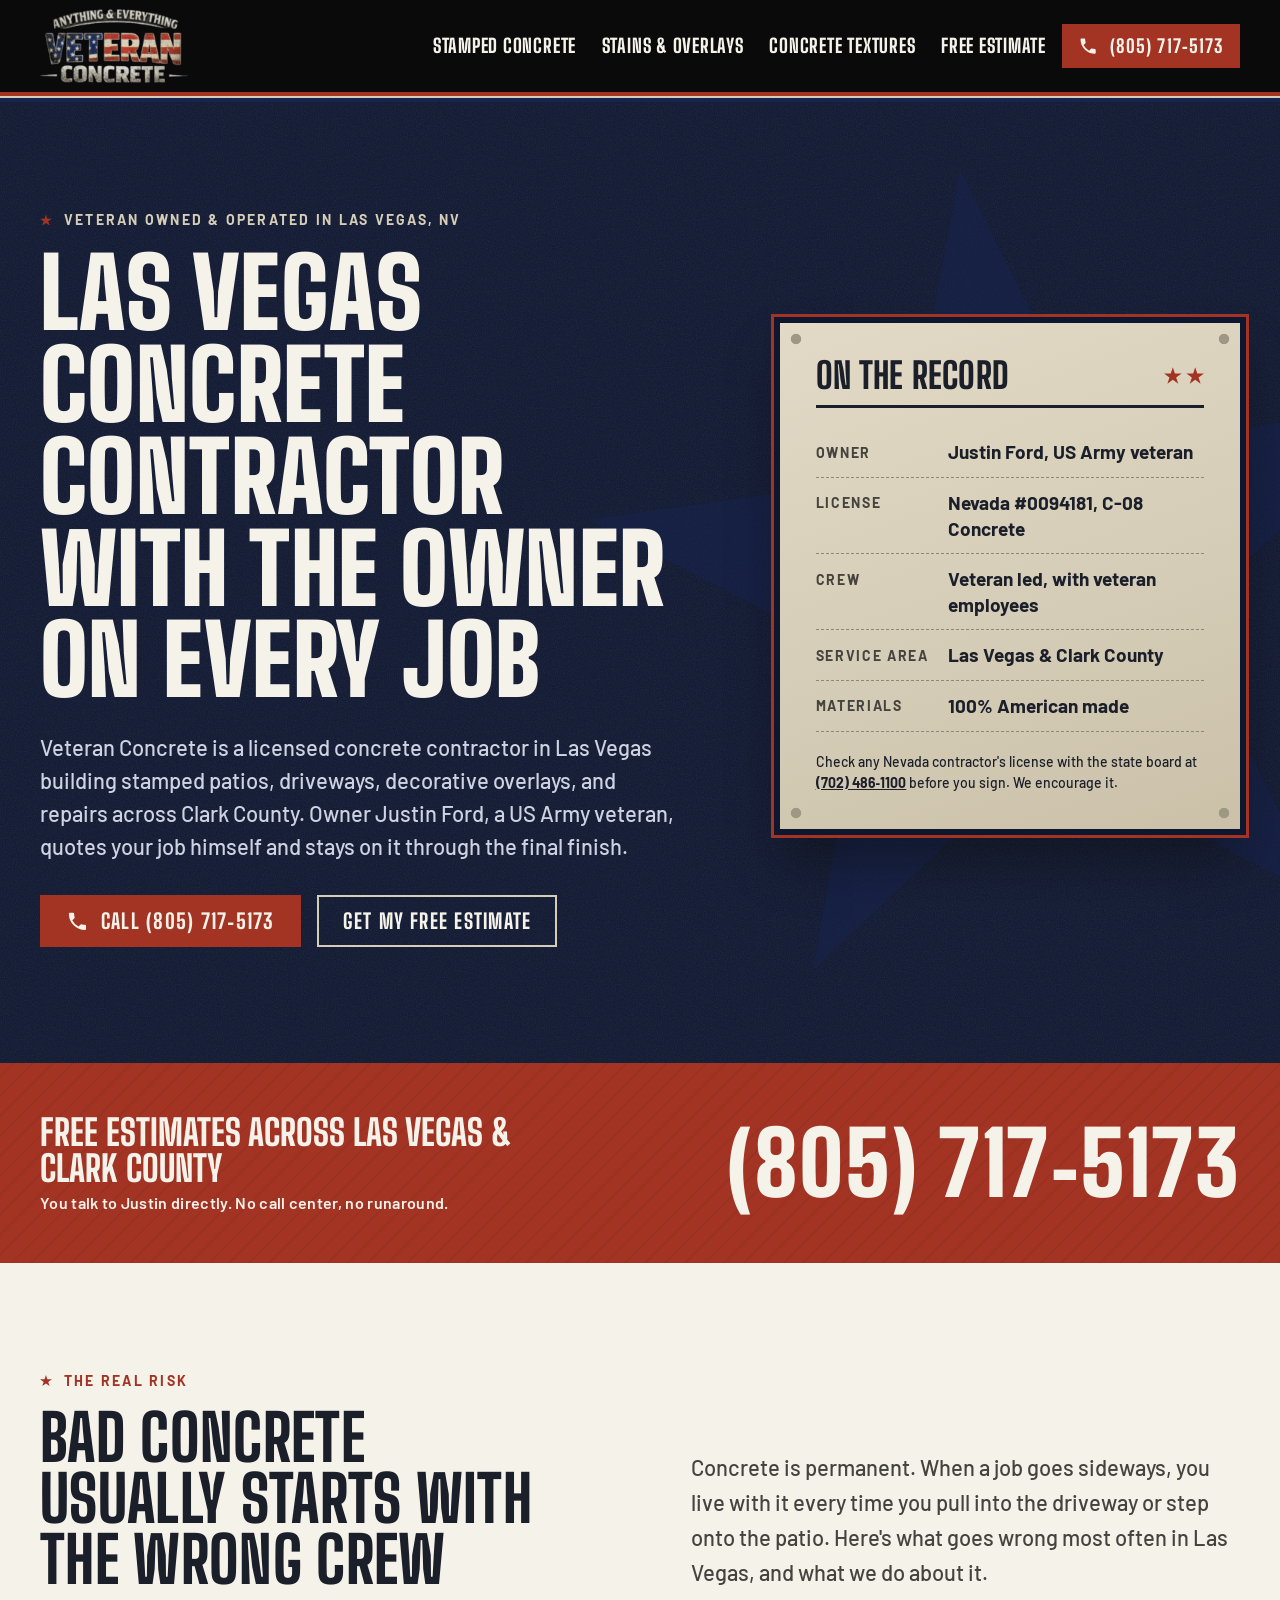
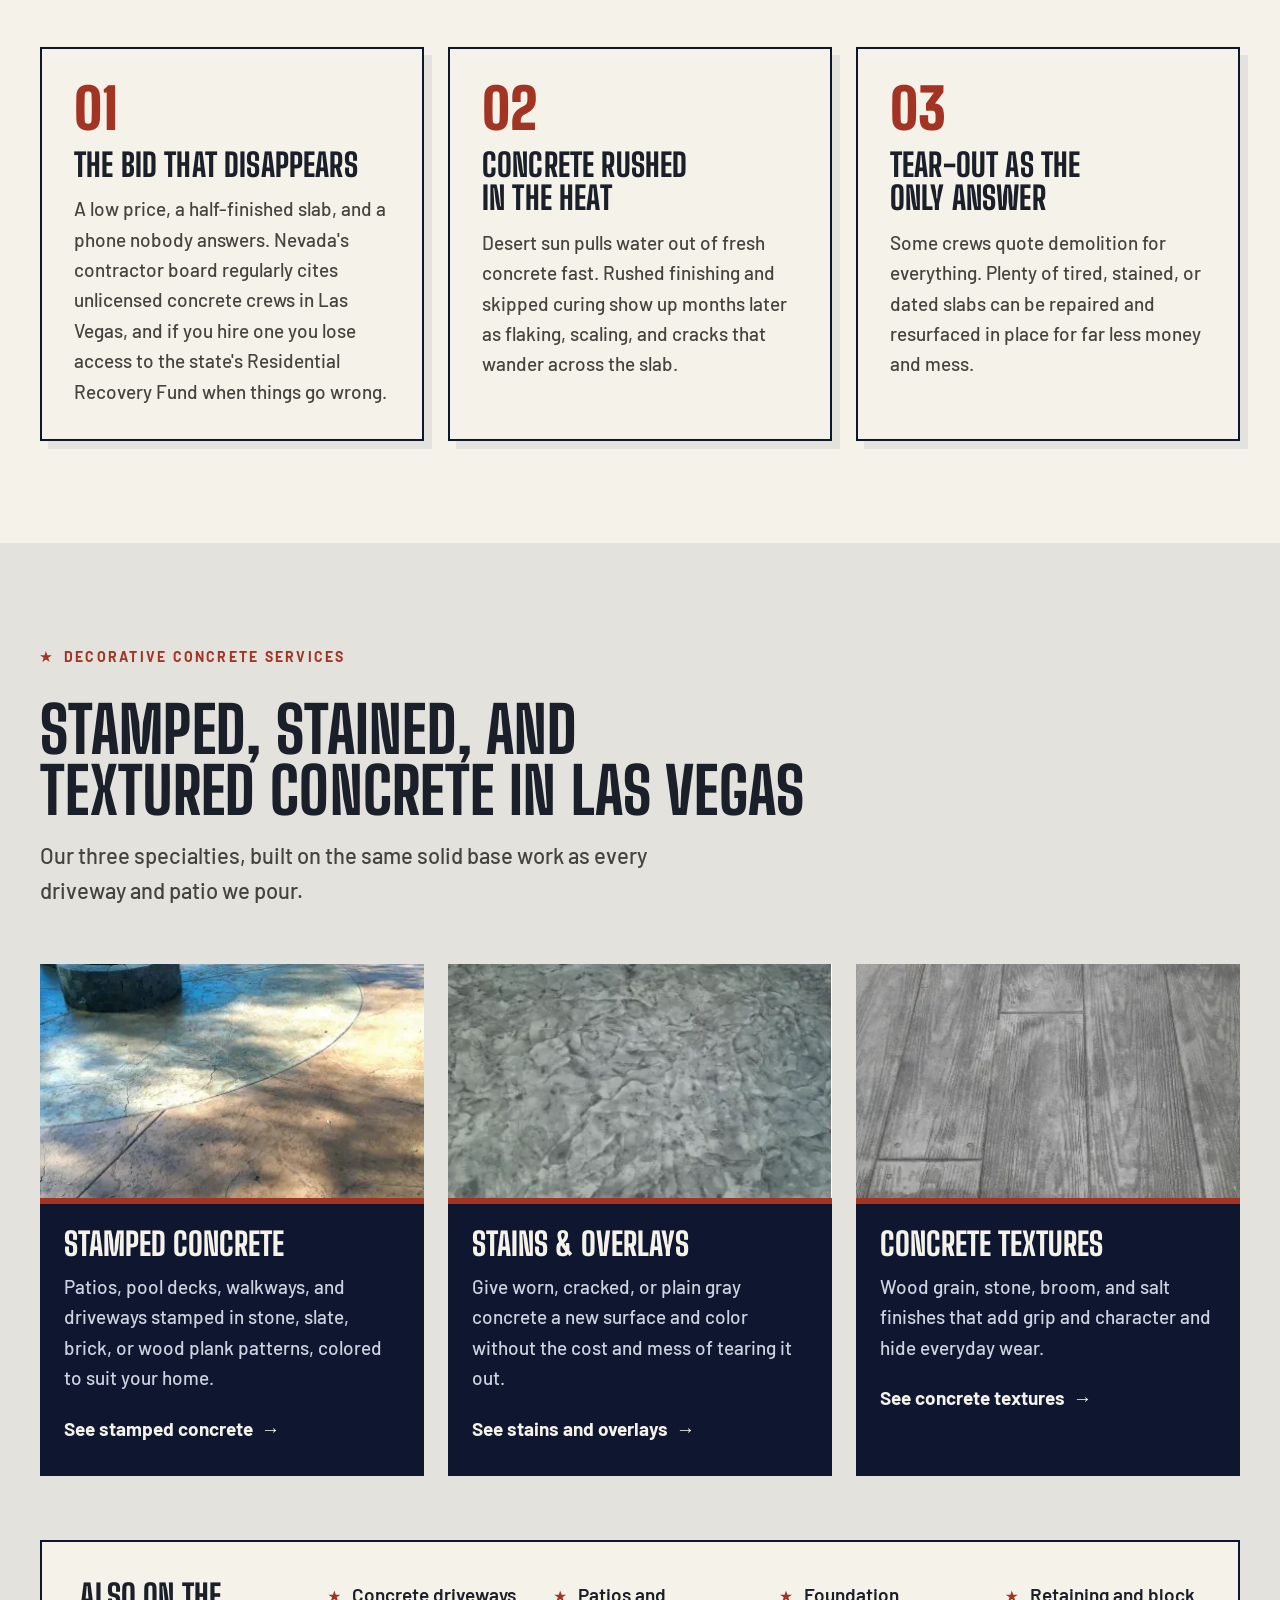
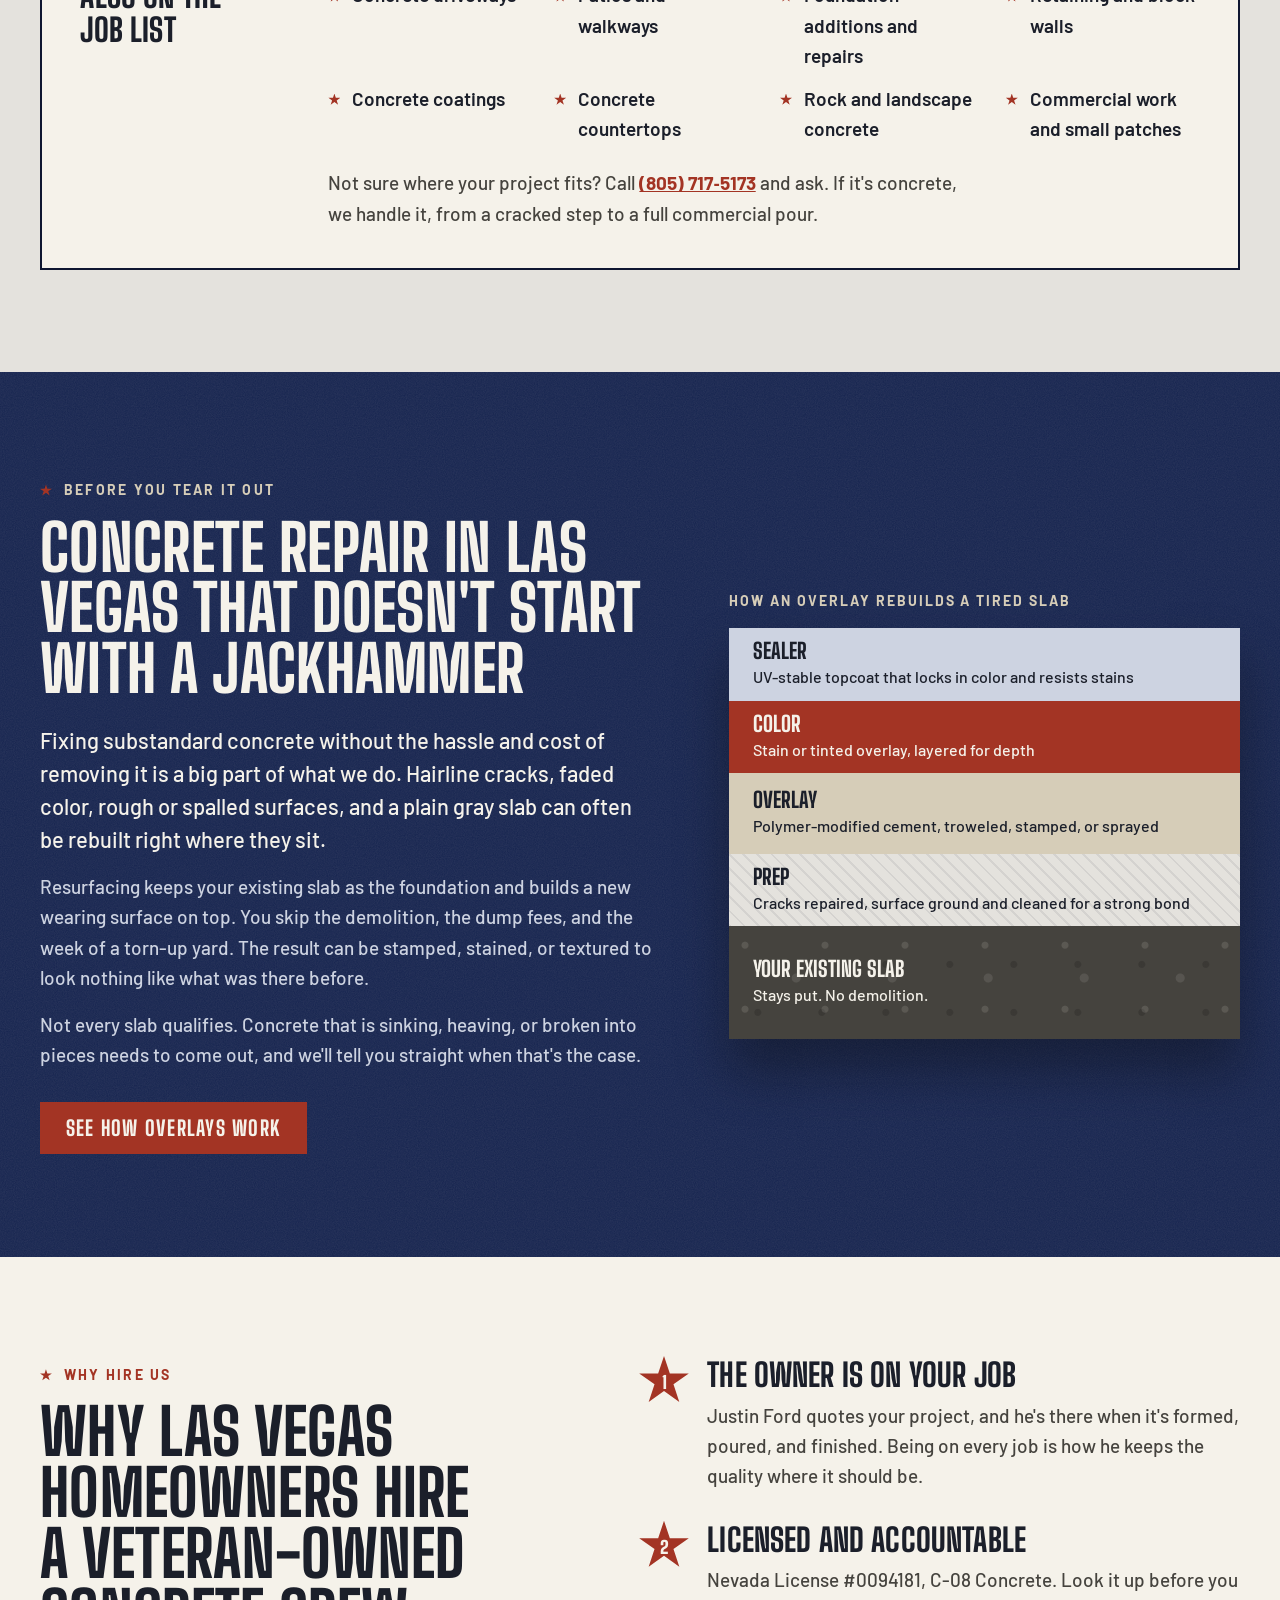
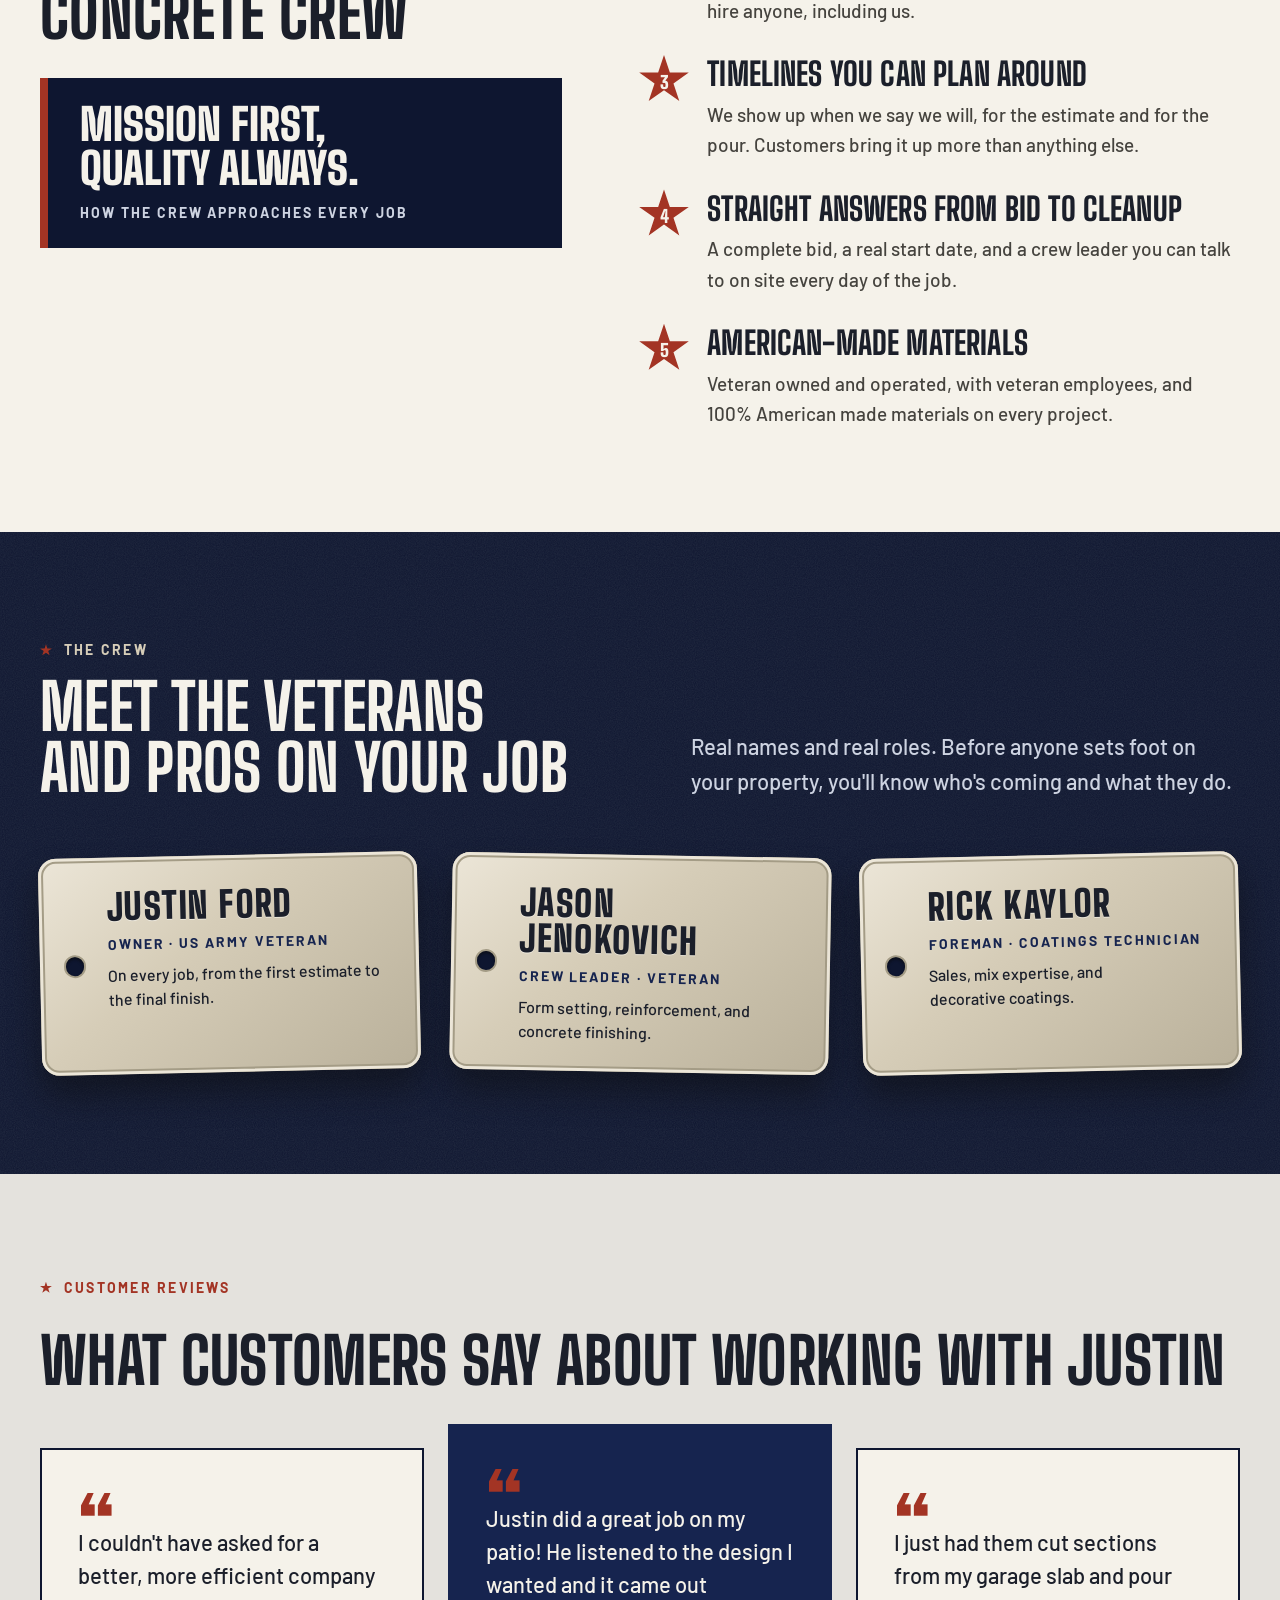
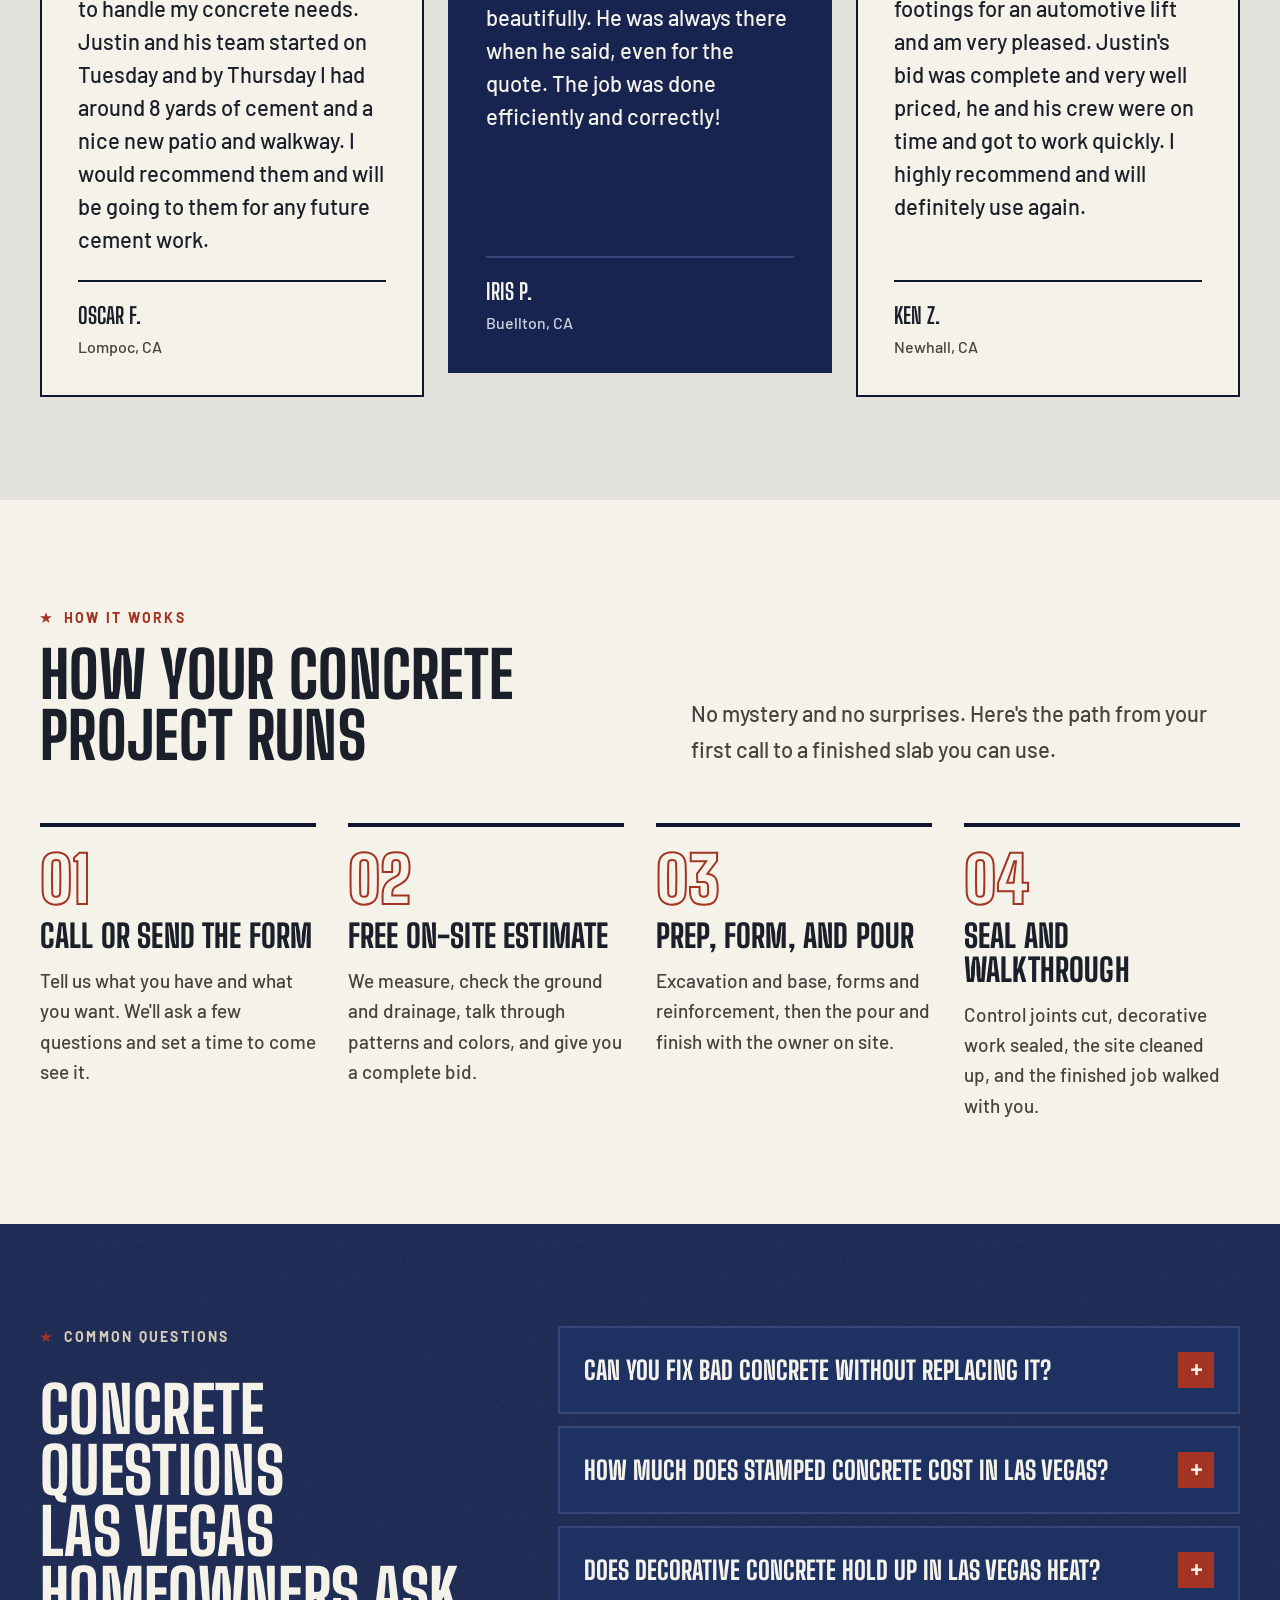
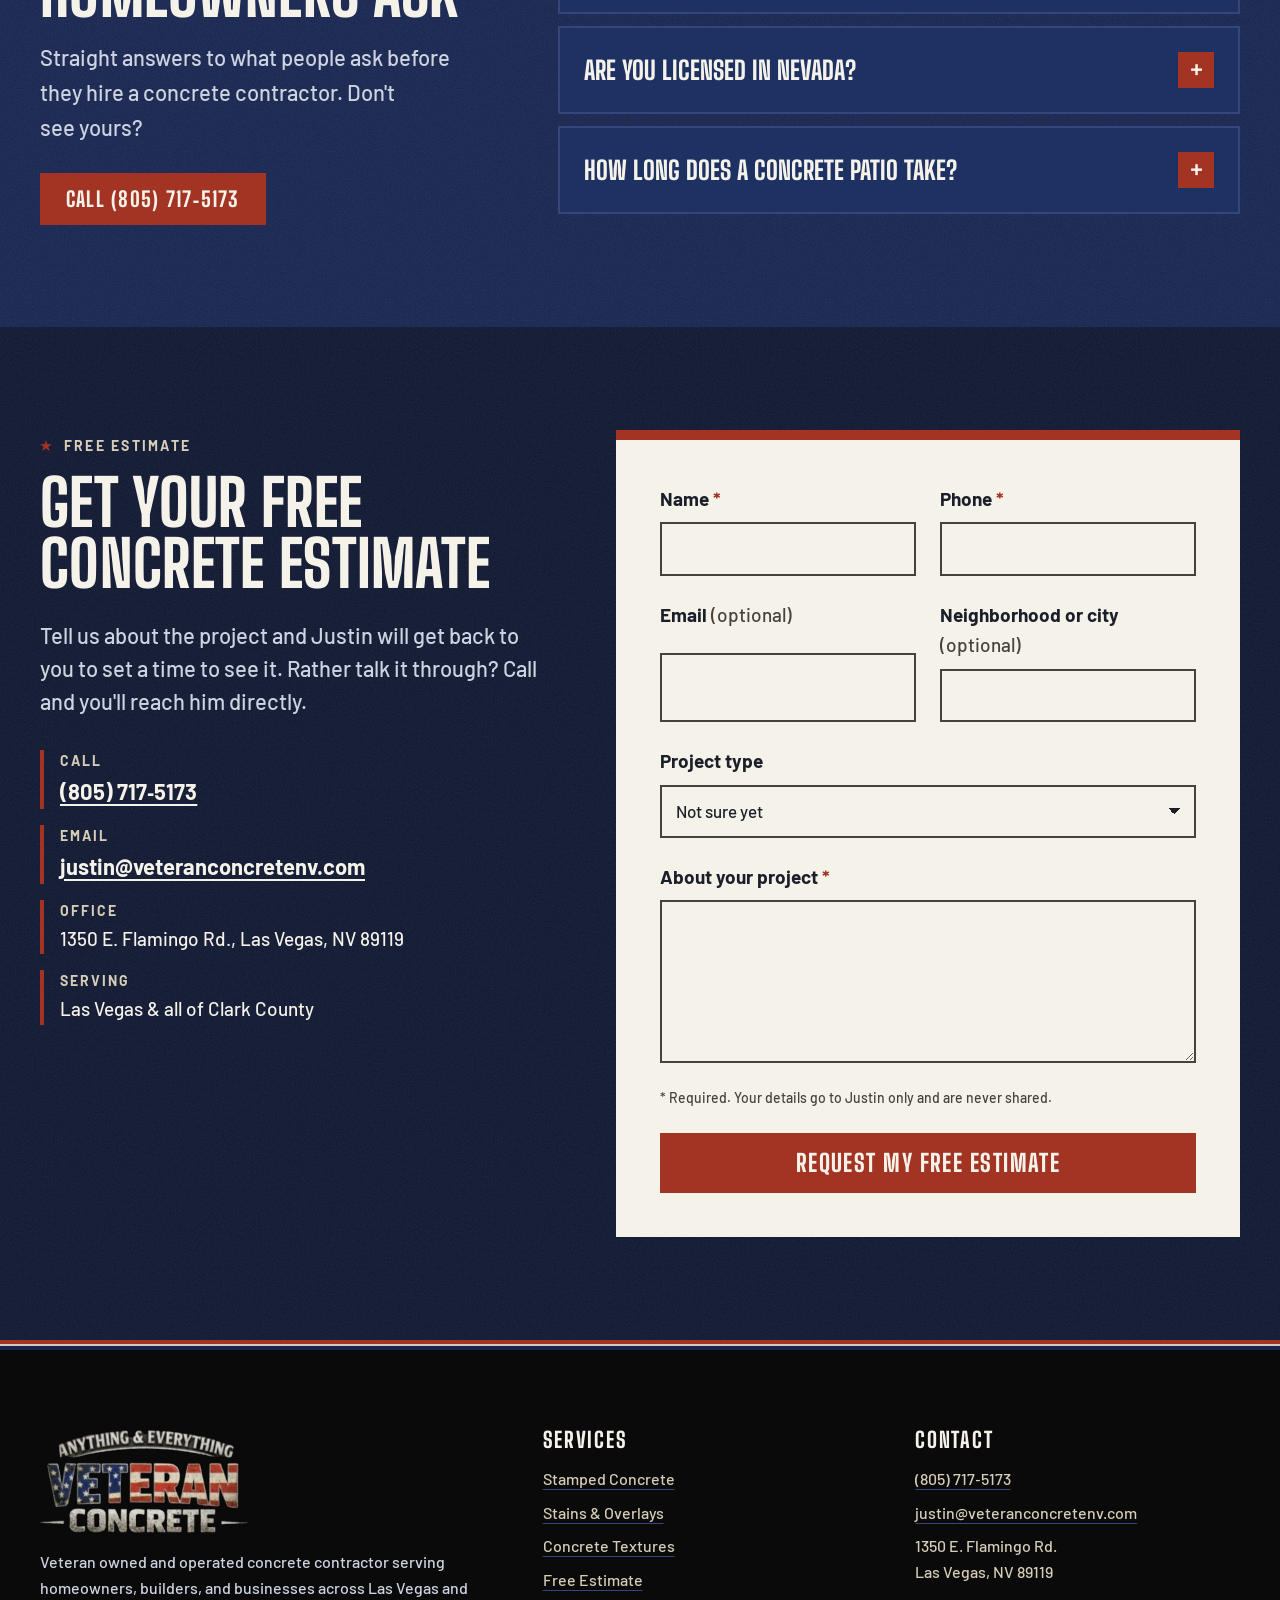
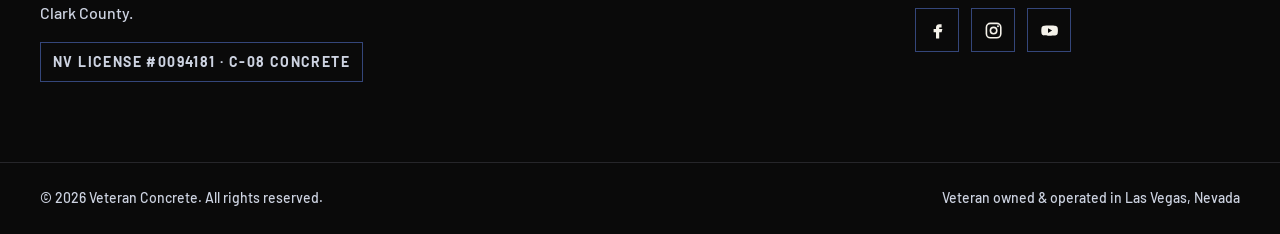
==== index.html @ ffdb2f56 "Veteran Concrete site: home + 3 service pages Co-Authored-By: Claude Opus 5.5 <noreply@anthropic.com" ====
<!doctype html>
<html lang="en">
  <head>
    <meta charset="UTF-8" />
    <meta name="viewport" content="width=device-width, initial-scale=1.0" />
    <title>Concrete Contractor Las Vegas | Veteran Concrete</title>
    <meta
      name="description"
      content="Veteran-owned concrete contractor in Las Vegas for stamped concrete, overlays, driveways, and patios. NV License #0094181. Call for a free estimate."
    />
    <link rel="canonical" href="https://www.veteranconcretenv.com/" />

    <meta property="og:type" content="website" />
    <meta property="og:site_name" content="Veteran Concrete" />
    <meta property="og:title" content="Concrete Contractor Las Vegas | Veteran Concrete" />
    <meta
      property="og:description"
      content="Veteran-owned concrete contractor in Las Vegas for stamped concrete, overlays, driveways, and patios. NV License #0094181. Call for a free estimate."
    />
    <meta property="og:url" content="https://www.veteranconcretenv.com/" />
    <meta property="og:image" content="https://www.veteranconcretenv.com/images/og-default.png" />
    <meta property="og:image:width" content="1200" />
    <meta property="og:image:height" content="630" />
    <meta property="og:image:alt" content="Veteran Concrete logo in flag colors, Las Vegas concrete contractor, Nevada license 0094181" />
    <meta name="twitter:card" content="summary_large_image" />
    <meta name="twitter:title" content="Concrete Contractor Las Vegas | Veteran Concrete" />
    <meta
      name="twitter:description"
      content="Veteran-owned concrete contractor in Las Vegas for stamped concrete, overlays, driveways, and patios. NV License #0094181. Call for a free estimate."
    />
    <meta name="twitter:image" content="https://www.veteranconcretenv.com/images/og-default.png" />

    <link rel="icon" href="/favicon.ico" sizes="any" />
    <link rel="icon" href="/favicon.svg" type="image/svg+xml" />
    <link rel="apple-touch-icon" href="/apple-touch-icon.png" />
    <link rel="manifest" href="/site.webmanifest" />
    <meta name="theme-color" content="#0a0a0a" />

    <link rel="preload" href="/fonts/big-shoulders-display-var.woff2" as="font" type="font/woff2" crossorigin />
    <link rel="preload" href="/fonts/barlow-500.woff2" as="font" type="font/woff2" crossorigin />
    <link rel="stylesheet" href="/css/tokens.css" />
    <link rel="stylesheet" href="/css/base.css" />
    <link rel="stylesheet" href="/css/components.css" />
    <link rel="stylesheet" href="/css/home.css" />
    <link rel="stylesheet" href="/css/form.css" />
    <script src="/js/main.js" defer></script>
    <script src="/js/form.js" defer></script>

    <!-- Structured data: inline by spec (JSON-LD). -->
    <script type="application/ld+json">
      {
        "@context": "https://schema.org",
        "@graph": [
          {
            "@type": ["HomeAndConstructionBusiness", "Organization"],
            "@id": "https://www.veteranconcretenv.com/#business",
            "name": "Veteran Concrete",
            "slogan": "Anything and everything concrete",
            "description": "Veteran-owned and operated concrete contractor in Las Vegas, Nevada, specializing in stamped concrete, stains and overlays, decorative textures, driveways, patios, foundations, and concrete repair.",
            "url": "https://www.veteranconcretenv.com/",
            "logo": "https://www.veteranconcretenv.com/images/veteran-concrete-logo.webp",
            "image": "https://www.veteranconcretenv.com/images/og-default.png",
            "telephone": "+1-805-717-5173",
            "email": "justin@veteranconcretenv.com",
            "address": {
              "@type": "PostalAddress",
              "streetAddress": "1350 E. Flamingo Rd.",
              "addressLocality": "Las Vegas",
              "addressRegion": "NV",
              "postalCode": "89119",
              "addressCountry": "US"
            },
            "areaServed": [
              { "@type": "City", "name": "Las Vegas" },
              { "@type": "AdministrativeArea", "name": "Clark County, Nevada" }
            ],
            "founder": {
              "@type": "Person",
              "name": "Justin Ford",
              "description": "US Army veteran and owner of Veteran Concrete"
            },
            "hasCredential": {
              "@type": "EducationalOccupationalCredential",
              "credentialCategory": "license",
              "name": "Nevada Contractor License #0094181 (C-08 Concrete)",
              "recognizedBy": { "@type": "GovernmentOrganization", "name": "Nevada State Contractors Board" }
            },
            "knowsAbout": ["Stamped concrete", "Concrete stains", "Concrete overlays", "Decorative concrete textures", "Concrete driveways", "Concrete patios", "Concrete repair"],
            "contactPoint": {
              "@type": "ContactPoint",
              "contactType": "customer service",
              "telephone": "+1-805-717-5173",
              "email": "justin@veteranconcretenv.com",
              "areaServed": "US-NV",
              "availableLanguage": "English"
            }
          },
          {
            "@type": "WebSite",
            "@id": "https://www.veteranconcretenv.com/#website",
            "url": "https://www.veteranconcretenv.com/",
            "name": "Veteran Concrete",
            "publisher": { "@id": "https://www.veteranconcretenv.com/#business" }
          },
          {
            "@type": "WebPage",
            "@id": "https://www.veteranconcretenv.com/#webpage",
            "url": "https://www.veteranconcretenv.com/",
            "name": "Concrete Contractor Las Vegas | Veteran Concrete",
            "isPartOf": { "@id": "https://www.veteranconcretenv.com/#website" },
            "about": { "@id": "https://www.veteranconcretenv.com/#business" },
            "breadcrumb": { "@id": "https://www.veteranconcretenv.com/#breadcrumb" }
          },
          {
            "@type": "BreadcrumbList",
            "@id": "https://www.veteranconcretenv.com/#breadcrumb",
            "itemListElement": [{ "@type": "ListItem", "position": 1, "name": "Home", "item": "https://www.veteranconcretenv.com/" }]
          },
          {
            "@type": "FAQPage",
            "@id": "https://www.veteranconcretenv.com/#faq",
            "mainEntity": [
              {
                "@type": "Question",
                "name": "Can you fix bad concrete without replacing it?",
                "acceptedAnswer": {
                  "@type": "Answer",
                  "text": "Often, yes. If the slab is structurally sound and not sinking or heaving, cracks can be repaired and the surface resurfaced with an overlay, then stained or stamped to look new. If the concrete is failing underneath, an overlay only hides the problem for a while, and Veteran Concrete will tell you that up front."
                }
              },
              {
                "@type": "Question",
                "name": "How much does stamped concrete cost in Las Vegas?",
                "acceptedAnswer": {
                  "@type": "Answer",
                  "text": "Price depends on square footage, the pattern, how many colors you want, site access, and how much base prep the ground needs. Simple single-color patterns cost less than multi-color stone or wood plank designs. Veteran Concrete gives free on-site estimates with a complete bid."
                }
              },
              {
                "@type": "Question",
                "name": "Does decorative concrete hold up in Las Vegas heat?",
                "acceptedAnswer": {
                  "@type": "Answer",
                  "text": "Yes, when it is installed and sealed correctly. Desert sun is hard on color and sealer, so decorative concrete in Las Vegas needs a UV-stable sealer and a fresh coat every few years. Lighter colors also stay cooler underfoot around pools."
                }
              },
              {
                "@type": "Question",
                "name": "Is Veteran Concrete licensed in Nevada?",
                "acceptedAnswer": {
                  "@type": "Answer",
                  "text": "Yes. Veteran Concrete holds Nevada contractor license #0094181 (C-08 Concrete). You can verify it, or any contractor's license, with the Nevada State Contractors Board at (702) 486-1100."
                }
              },
              {
                "@type": "Question",
                "name": "How long does a concrete patio take?",
                "acceptedAnswer": {
                  "@type": "Answer",
                  "text": "Most residential patios take a few working days, plus curing time before heavy use. Larger, stamped, or multi-color projects take longer, and Veteran Concrete gives you a timeline with the bid."
                }
              }
            ]
          }
        ]
      }
    </script>
  </head>
  <body>
    <a class="skip-link" href="#main">Skip to content</a>

    <header class="site-header">
      <div class="site-header__inner wrap">
        <a class="brand" href="/">
          <img src="/images/veteran-concrete-logo.webp" width="400" height="199" alt="Veteran Concrete home" />
        </a>
        <nav id="primary-nav" class="primary-nav" aria-label="Primary">
          <ul>
            <li><a href="/services/stamped-concrete/">Stamped Concrete</a></li>
            <li><a href="/services/stains-overlays/">Stains &amp; Overlays</a></li>
            <li><a href="/services/concrete-textures/">Concrete Textures</a></li>
            <li><a href="/#estimate">Free Estimate</a></li>
          </ul>
        </nav>
        <div class="header-actions">
          <a class="btn btn--red header-call" href="tel:+18057175173" aria-label="Call Veteran Concrete at (805) 717-5173">
            <svg viewBox="0 0 24 24" aria-hidden="true" focusable="false"><path fill="currentColor" d="M6.6 10.8a15.1 15.1 0 0 0 6.6 6.6l2.2-2.2a1 1 0 0 1 1-.25c1.1.37 2.3.57 3.6.57a1 1 0 0 1 1 1V20a1 1 0 0 1-1 1A17 17 0 0 1 3 4a1 1 0 0 1 1-1h3.5a1 1 0 0 1 1 1c0 1.25.2 2.45.57 3.57a1 1 0 0 1-.25 1z" /></svg>
            <span class="header-call__label">Call</span>
            <span class="header-call__number">(805)&nbsp;717&#8209;5173</span>
          </a>
          <button type="button" class="nav-toggle" aria-expanded="false" aria-controls="primary-nav">
            <span class="nav-toggle__bars" aria-hidden="true"></span>
            Menu
          </button>
        </div>
      </div>
      <div class="flag-rule"></div>
    </header>

    <main id="main">
      <!-- HERO -->
      <section class="hero section--ink" aria-labelledby="hero-title">
        <div class="hero__star" aria-hidden="true"></div>
        <div class="hero__inner wrap">
          <div class="hero__copy">
            <p class="eyebrow">Veteran owned &amp; operated in Las Vegas, NV</p>
            <h1 id="hero-title">Las Vegas concrete contractor with the owner on every&nbsp;job</h1>
            <p class="lead">
              Veteran Concrete is a licensed concrete contractor in Las Vegas building stamped patios, driveways, decorative overlays, and
              repairs across Clark County. Owner Justin Ford, a US Army veteran, quotes your job himself and stays on it through the final
              finish.
            </p>
            <div class="btn-row">
              <a class="btn btn--red" href="tel:+18057175173">
                <svg viewBox="0 0 24 24" aria-hidden="true" focusable="false"><path fill="currentColor" d="M6.6 10.8a15.1 15.1 0 0 0 6.6 6.6l2.2-2.2a1 1 0 0 1 1-.25c1.1.37 2.3.57 3.6.57a1 1 0 0 1 1 1V20a1 1 0 0 1-1 1A17 17 0 0 1 3 4a1 1 0 0 1 1-1h3.5a1 1 0 0 1 1 1c0 1.25.2 2.45.57 3.57a1 1 0 0 1-.25 1z" /></svg>
                Call&nbsp;(805)&nbsp;717&#8209;5173
              </a>
              <a class="btn btn--ghost" href="#estimate">Get My Free Estimate</a>
            </div>
          </div>

          <aside class="record" aria-labelledby="record-title">
            <div class="record__head">
              <h2 id="record-title" class="record__title">On the record</h2>
              <span class="record__stars" aria-hidden="true"></span>
            </div>
            <dl class="record__list">
              <div>
                <dt>Owner</dt>
                <dd>Justin Ford, US Army veteran</dd>
              </div>
              <div>
                <dt>License</dt>
                <dd>Nevada #0094181, C-08 Concrete</dd>
              </div>
              <div>
                <dt>Crew</dt>
                <dd>Veteran led, with veteran employees</dd>
              </div>
              <div>
                <dt>Service area</dt>
                <dd>Las Vegas &amp; Clark County</dd>
              </div>
              <div>
                <dt>Materials</dt>
                <dd>100% American made</dd>
              </div>
            </dl>
            <p class="record__note">
              Check any Nevada contractor's license with the state board at <a href="tel:+17024861100">(702)&nbsp;486&#8209;1100</a> before you sign. We
              encourage it.
            </p>
          </aside>
        </div>
      </section>

      <!-- PHONE BAND -->
      <section class="phone-band" aria-label="Call for a free estimate">
        <div class="phone-band__inner wrap">
          <p class="phone-band__label">
            Free estimates across Las Vegas &amp; Clark County
            <span>You talk to Justin directly. No call center, no runaround.</span>
          </p>
          <a class="phone-band__number" href="tel:+18057175173">(805)&nbsp;717&#8209;5173</a>
        </div>
      </section>

      <!-- PROBLEM -->
      <section class="section section--paper on-light" aria-labelledby="problem-title">
        <div class="wrap">
          <div class="section-head section-head--split">
            <div>
              <p class="eyebrow">The real risk</p>
              <h2 id="problem-title">Bad concrete usually starts with the wrong crew</h2>
            </div>
            <p>
              Concrete is permanent. When a job goes sideways, you live with it every time you pull into the driveway or step onto the
              patio. Here's what goes wrong most often in Las Vegas, and what we do about it.
            </p>
          </div>

          <ol class="risk-grid">
            <li class="risk" data-reveal>
              <span class="risk__num" aria-hidden="true">01</span>
              <h3>The bid that disappears</h3>
              <p>
                A low price, a half-finished slab, and a phone nobody answers. Nevada's contractor board regularly cites unlicensed concrete
                crews in Las Vegas, and if you hire one you lose access to the state's Residential Recovery Fund when things go wrong.
              </p>
            </li>
            <li class="risk" data-reveal>
              <span class="risk__num" aria-hidden="true">02</span>
              <h3>Concrete rushed in the heat</h3>
              <p>
                Desert sun pulls water out of fresh concrete fast. Rushed finishing and skipped curing show up months later as flaking,
                scaling, and cracks that wander across the slab.
              </p>
            </li>
            <li class="risk" data-reveal>
              <span class="risk__num" aria-hidden="true">03</span>
              <h3>Tear-out as the only answer</h3>
              <p>
                Some crews quote demolition for everything. Plenty of tired, stained, or dated slabs can be repaired and resurfaced in
                place for far less money and mess.
              </p>
            </li>
          </ol>
        </div>
      </section>

      <!-- SERVICES -->
      <section class="section section--slab on-light" id="services" aria-labelledby="services-title">
        <div class="wrap">
          <div class="section-head">
            <p class="eyebrow">Decorative concrete services</p>
            <h2 id="services-title">Stamped, stained, and textured concrete in Las Vegas</h2>
            <p>Our three specialties, built on the same solid base work as every driveway and patio we pour.</p>
          </div>

          <ul class="service-grid">
            <li data-reveal>
              <a class="service-card" href="/services/stamped-concrete/">
                <img
                  src="/images/stamped-concrete-fire-pit-patio.webp"
                  width="380"
                  height="240"
                  loading="lazy"
                  alt="Stamped concrete patio with a curved border around a stone fire pit"
                />
                <span class="service-card__body">
                  <span class="service-card__title">Stamped Concrete</span>
                  <span class="service-card__text">
                    Patios, pool decks, walkways, and driveways stamped in stone, slate, brick, or wood plank patterns, colored to suit
                    your home.
                  </span>
                  <span class="service-card__more">See stamped concrete</span>
                </span>
              </a>
            </li>
            <li data-reveal>
              <a class="service-card" href="/services/stains-overlays/">
                <img
                  src="/images/stamped-stone-texture-concrete.webp"
                  width="373"
                  height="236"
                  loading="lazy"
                  alt="Close-up of a gray concrete overlay with a natural stone texture"
                />
                <span class="service-card__body">
                  <span class="service-card__title">Stains &amp; Overlays</span>
                  <span class="service-card__text">
                    Give worn, cracked, or plain gray concrete a new surface and color without the cost and mess of tearing it out.
                  </span>
                  <span class="service-card__more">See stains and overlays</span>
                </span>
              </a>
            </li>
            <li data-reveal>
              <a class="service-card" href="/services/concrete-textures/">
                <img
                  src="/images/wood-plank-stamped-concrete.webp"
                  width="372"
                  height="238"
                  loading="lazy"
                  alt="Concrete finished with a realistic wood plank texture and grain"
                />
                <span class="service-card__body">
                  <span class="service-card__title">Concrete Textures</span>
                  <span class="service-card__text">
                    Wood grain, stone, broom, and salt finishes that add grip and character and hide everyday wear.
                  </span>
                  <span class="service-card__more">See concrete textures</span>
                </span>
              </a>
            </li>
          </ul>

          <div class="also" data-reveal>
            <h3 class="also__title">Also on the job list</h3>
            <ul class="also__list">
              <li>Concrete driveways</li>
              <li>Patios and walkways</li>
              <li>Foundation additions and repairs</li>
              <li>Retaining and block walls</li>
              <li>Concrete coatings</li>
              <li>Concrete countertops</li>
              <li>Rock and landscape concrete</li>
              <li>Commercial work and small patches</li>
            </ul>
            <p class="also__note">
              Not sure where your project fits? Call <a href="tel:+18057175173">(805)&nbsp;717&#8209;5173</a> and ask. If it's concrete, we handle it, from a cracked
              step to a full commercial pour.
            </p>
          </div>
        </div>
      </section>

      <!-- SOLUTION: REPAIR WITHOUT TEAR-OUT -->
      <section class="section section--navy" aria-labelledby="repair-title">
        <div class="wrap repair">
          <div class="repair__copy">
            <p class="eyebrow">Before you tear it out</p>
            <h2 id="repair-title">Concrete repair in Las Vegas that doesn't start with a jackhammer</h2>
            <p class="lead">
              Fixing substandard concrete without the hassle and cost of removing it is a big part of what we do. Hairline cracks, faded
              color, rough or spalled surfaces, and a plain gray slab can often be rebuilt right where they sit.
            </p>
            <p>
              Resurfacing keeps your existing slab as the foundation and builds a new wearing surface on top. You skip the demolition, the
              dump fees, and the week of a torn-up yard. The result can be stamped, stained, or textured to look nothing like what was
              there before.
            </p>
            <p>
              Not every slab qualifies. Concrete that is sinking, heaving, or broken into pieces needs to come out, and we'll tell you
              straight when that's the case.
            </p>
            <a class="btn btn--red" href="/services/stains-overlays/">See How Overlays Work</a>
          </div>

          <figure class="layers" data-reveal>
            <figcaption class="layers__caption">How an overlay rebuilds a tired slab</figcaption>
            <ol class="layers__stack">
              <li class="layers__layer layers__layer--seal">
                <strong>Sealer</strong>
                <span>UV-stable topcoat that locks in color and resists stains</span>
              </li>
              <li class="layers__layer layers__layer--color">
                <strong>Color</strong>
                <span>Stain or tinted overlay, layered for depth</span>
              </li>
              <li class="layers__layer layers__layer--overlay">
                <strong>Overlay</strong>
                <span>Polymer-modified cement, troweled, stamped, or sprayed</span>
              </li>
              <li class="layers__layer layers__layer--prep">
                <strong>Prep</strong>
                <span>Cracks repaired, surface ground and cleaned for a strong bond</span>
              </li>
              <li class="layers__layer layers__layer--slab">
                <strong>Your existing slab</strong>
                <span>Stays put. No demolition.</span>
              </li>
            </ol>
          </figure>
        </div>
      </section>

      <!-- PROOF: WHY US -->
      <section class="section section--paper on-light" aria-labelledby="why-title">
        <div class="wrap why">
          <div class="why__head">
            <p class="eyebrow">Why hire us</p>
            <h2 id="why-title">Why Las Vegas homeowners hire a veteran-owned concrete crew</h2>
            <blockquote class="motto">
              <p>Mission first, quality always.</p>
              <footer>How the crew approaches every job</footer>
            </blockquote>
          </div>

          <ol class="star-list">
            <li data-reveal>
              <h3>The owner is on your job</h3>
              <p>
                Justin Ford quotes your project, and he's there when it's formed, poured, and finished. Being on every job is how he keeps
                the quality where it should be.
              </p>
            </li>
            <li data-reveal>
              <h3>Licensed and accountable</h3>
              <p>Nevada License #0094181, C-08 Concrete. Look it up before you hire anyone, including us.</p>
            </li>
            <li data-reveal>
              <h3>Timelines you can plan around</h3>
              <p>
                We show up when we say we will, for the estimate and for the pour. Customers bring it up more than anything else.
              </p>
            </li>
            <li data-reveal>
              <h3>Straight answers from bid to cleanup</h3>
              <p>A complete bid, a real start date, and a crew leader you can talk to on site every day of the job.</p>
            </li>
            <li data-reveal>
              <h3>American-made materials</h3>
              <p>Veteran owned and operated, with veteran employees, and 100% American made materials on every project.</p>
            </li>
          </ol>
        </div>
      </section>

      <!-- PROOF: CREW -->
      <section class="section section--ink" aria-labelledby="crew-title">
        <div class="wrap">
          <div class="section-head section-head--split">
            <div>
              <p class="eyebrow">The crew</p>
              <h2 id="crew-title">Meet the veterans and pros on your job</h2>
            </div>
            <p>Real names and real roles. Before anyone sets foot on your property, you'll know who's coming and what they do.</p>
          </div>

          <ul class="tags">
            <li class="tag" data-reveal>
              <p class="tag__name">Justin Ford</p>
              <p class="tag__role">Owner &middot; US Army Veteran</p>
              <p class="tag__line">On every job, from the first estimate to the final finish.</p>
            </li>
            <li class="tag" data-reveal>
              <p class="tag__name">Jason Jenokovich</p>
              <p class="tag__role">Crew Leader &middot; Veteran</p>
              <p class="tag__line">Form setting, reinforcement, and concrete finishing.</p>
            </li>
            <li class="tag" data-reveal>
              <p class="tag__name">Rick Kaylor</p>
              <p class="tag__role">Foreman &middot; Coatings Technician</p>
              <p class="tag__line">Sales, mix expertise, and decorative coatings.</p>
            </li>
          </ul>
        </div>
      </section>

      <!-- PROOF: TESTIMONIALS -->
      <section class="section section--slab on-light" aria-labelledby="reviews-title">
        <div class="wrap">
          <div class="section-head">
            <p class="eyebrow">Customer reviews</p>
            <h2 id="reviews-title">What customers say about working with Justin</h2>
          </div>

          <ul class="reviews">
            <li data-reveal>
              <figure class="review">
                <blockquote>
                  <p>
                    I couldn't have asked for a better, more efficient company to handle my concrete needs. Justin and his team started on
                    Tuesday and by Thursday I had around 8 yards of cement and a nice new patio and walkway. I would recommend them and will
                    be going to them for any future cement work.
                  </p>
                </blockquote>
                <figcaption><strong>Oscar F.</strong> Lompoc, CA</figcaption>
              </figure>
            </li>
            <li data-reveal>
              <figure class="review review--feature">
                <blockquote>
                  <p>
                    Justin did a great job on my patio! He listened to the design I wanted and it came out beautifully. He was always there
                    when he said, even for the quote. The job was done efficiently and correctly!
                  </p>
                </blockquote>
                <figcaption><strong>Iris P.</strong> Buellton, CA</figcaption>
              </figure>
            </li>
            <li data-reveal>
              <figure class="review">
                <blockquote>
                  <p>
                    I just had them cut sections from my garage slab and pour footings for an automotive lift and am very pleased. Justin's
                    bid was complete and very well priced, he and his crew were on time and got to work quickly. I highly recommend and will
                    definitely use again.
                  </p>
                </blockquote>
                <figcaption><strong>Ken Z.</strong> Newhall, CA</figcaption>
              </figure>
            </li>
          </ul>
        </div>
      </section>

      <!-- OFFER: PROCESS -->
      <section class="section section--paper on-light" aria-labelledby="process-title">
        <div class="wrap">
          <div class="section-head section-head--split">
            <div>
              <p class="eyebrow">How it works</p>
              <h2 id="process-title">How your concrete project runs</h2>
            </div>
            <p>No mystery and no surprises. Here's the path from your first call to a finished slab you can use.</p>
          </div>

          <ol class="steps">
            <li class="step" data-reveal>
              <h3>Call or send the form</h3>
              <p>Tell us what you have and what you want. We'll ask a few questions and set a time to come see it.</p>
            </li>
            <li class="step" data-reveal>
              <h3>Free on-site estimate</h3>
              <p>We measure, check the ground and drainage, talk through patterns and colors, and give you a complete bid.</p>
            </li>
            <li class="step" data-reveal>
              <h3>Prep, form, and pour</h3>
              <p>Excavation and base, forms and reinforcement, then the pour and finish with the owner on site.</p>
            </li>
            <li class="step" data-reveal>
              <h3>Seal and walkthrough</h3>
              <p>Control joints cut, decorative work sealed, the site cleaned up, and the finished job walked with you.</p>
            </li>
          </ol>
        </div>
      </section>

      <!-- OBJECTIONS: FAQ -->
      <section class="section section--navy" aria-labelledby="faq-title">
        <div class="wrap faq-layout">
          <div class="section-head">
            <p class="eyebrow">Common questions</p>
            <h2 id="faq-title">Concrete questions Las Vegas homeowners ask</h2>
            <p>Straight answers to what people ask before they hire a concrete contractor. Don't see yours?</p>
            <a class="btn btn--red faq-layout__call" href="tel:+18057175173">Call&nbsp;(805)&nbsp;717&#8209;5173</a>
          </div>

          <div class="faq">
            <details>
              <summary>Can you fix bad concrete without replacing it?</summary>
              <div class="faq__answer">
                <p>
                  Often, yes. If the slab is structurally sound and not sinking or heaving, cracks can be repaired and the surface
                  resurfaced with an overlay, then stained or stamped to look new. If the concrete is failing underneath, an overlay only
                  hides the problem for a while, and we'll tell you that up front.
                  <a href="/services/stains-overlays/">Learn how concrete overlays work</a>.
                </p>
              </div>
            </details>
            <details>
              <summary>How much does stamped concrete cost in Las Vegas?</summary>
              <div class="faq__answer">
                <p>
                  Price depends on square footage, the pattern, how many colors you want, site access, and how much base prep the ground
                  needs. Simple single-color patterns cost less than multi-color stone or wood plank designs. We'll come out, look at the
                  site, and give you a complete bid at no cost. <a href="/services/stamped-concrete/">See stamped concrete options</a>.
                </p>
              </div>
            </details>
            <details>
              <summary>Does decorative concrete hold up in Las Vegas heat?</summary>
              <div class="faq__answer">
                <p>
                  Yes, when it's installed and sealed correctly. Desert sun is hard on color and sealer, so decorative concrete here needs
                  a UV-stable sealer and a fresh coat every few years. Lighter colors also stay cooler underfoot around pools. We'll tell
                  you exactly how to care for whatever we install.
                </p>
              </div>
            </details>
            <details>
              <summary>Are you licensed in Nevada?</summary>
              <div class="faq__answer">
                <p>
                  Yes. Veteran Concrete holds Nevada contractor license #0094181 (C-08 Concrete). You can verify it, or any contractor's
                  license, with the Nevada State Contractors Board at <a href="tel:+17024861100">(702)&nbsp;486&#8209;1100</a>.
                </p>
              </div>
            </details>
            <details>
              <summary>How long does a concrete patio take?</summary>
              <div class="faq__answer">
                <p>
                  Most residential patios take a few working days, plus curing time before heavy use. One customer had a new patio and
                  walkway poured between a Tuesday and a Thursday. Larger, stamped, or multi-color projects take longer, and you'll get a
                  timeline with your bid.
                </p>
              </div>
            </details>
          </div>
        </div>
      </section>

      <!-- CTA: ESTIMATE FORM -->
      <section class="section section--ink estimate" id="estimate" aria-labelledby="estimate-title">
        <div class="wrap estimate__grid">
          <div class="estimate__copy">
            <p class="eyebrow">Free estimate</p>
            <h2 id="estimate-title">Get your free concrete estimate</h2>
            <p class="lead">
              Tell us about the project and Justin will get back to you to set a time to see it. Rather talk it through? Call and you'll
              reach him directly.
            </p>
            <ul class="contact-list">
              <li>
                <span class="contact-list__label">Call</span>
                <a href="tel:+18057175173">(805)&nbsp;717&#8209;5173</a>
              </li>
              <li>
                <span class="contact-list__label">Email</span>
                <a href="mailto:justin@veteranconcretenv.com">justin@veteranconcretenv.com</a>
              </li>
              <li>
                <span class="contact-list__label">Office</span>
                <span>1350 E. Flamingo Rd., Las Vegas, NV 89119</span>
              </li>
              <li>
                <span class="contact-list__label">Serving</span>
                <span>Las Vegas &amp; all of Clark County</span>
              </li>
            </ul>
          </div>

          <div class="estimate__panel">
            <form id="estimate-form" class="form" action="https://api.web3forms.com/submit" method="POST" novalidate>
              <input type="hidden" name="access_key" value="[FORM_ACCESS_KEY]" />
              <input type="hidden" name="subject" value="New estimate request from the Veteran Concrete website" />
              <input type="hidden" name="from_name" value="Veteran Concrete Website" />
              <input type="checkbox" name="botcheck" class="visually-hidden" tabindex="-1" aria-hidden="true" />

              <div class="form__row">
                <div class="form-field">
                  <label for="est-name">Name <span aria-hidden="true">*</span></label>
                  <input
                    type="text"
                    id="est-name"
                    name="name"
                    autocomplete="name"
                    required
                    aria-describedby="est-name-error"
                    data-required="Please enter your name."
                  />
                  <span class="form-field__error" id="est-name-error" aria-live="polite"></span>
                </div>
                <div class="form-field">
                  <label for="est-phone">Phone <span aria-hidden="true">*</span></label>
                  <input
                    type="tel"
                    id="est-phone"
                    name="phone"
                    autocomplete="tel"
                    required
                    pattern="[0-9()+.\s\-]{10,}"
                    aria-describedby="est-phone-error"
                    data-required="Please enter a phone number so Justin can call you back."
                    data-invalid="Please enter a full phone number, including area code."
                  />
                  <span class="form-field__error" id="est-phone-error" aria-live="polite"></span>
                </div>
              </div>

              <div class="form__row">
                <div class="form-field">
                  <label for="est-email">Email <span class="form-field__optional">(optional)</span></label>
                  <input
                    type="email"
                    id="est-email"
                    name="email"
                    autocomplete="email"
                    aria-describedby="est-email-error"
                    data-invalid="Please enter a valid email address, like name@example.com."
                  />
                  <span class="form-field__error" id="est-email-error" aria-live="polite"></span>
                </div>
                <div class="form-field">
                  <label for="est-area">Neighborhood or city <span class="form-field__optional">(optional)</span></label>
                  <input type="text" id="est-area" name="area" autocomplete="address-level2" />
                </div>
              </div>

              <div class="form-field">
                <label for="est-type">Project type</label>
                <select id="est-type" name="project_type">
                  <option value="Not sure yet">Not sure yet</option>
                  <option>Stamped concrete</option>
                  <option>Stains and overlays</option>
                  <option>Concrete textures</option>
                  <option>Driveway</option>
                  <option>Patio or walkway</option>
                  <option>Repair or resurfacing</option>
                  <option>Foundation or wall</option>
                  <option>Commercial project</option>
                  <option>Something else</option>
                </select>
              </div>

              <div class="form-field">
                <label for="est-message">About your project <span aria-hidden="true">*</span></label>
                <textarea
                  id="est-message"
                  name="message"
                  rows="5"
                  required
                  aria-describedby="est-message-error"
                  data-required="Please tell us a little about the project."
                ></textarea>
                <span class="form-field__error" id="est-message-error" aria-live="polite"></span>
              </div>

              <p class="form__note"><span aria-hidden="true">*</span> Required. Your details go to Justin only and are never shared.</p>
              <button type="submit" class="btn btn--red form__submit">Request My Free Estimate</button>
              <div class="form-status" role="alert"></div>
            </form>

            <div class="form-thankyou" id="estimate-thankyou" role="status" tabindex="-1" hidden>
              <h3>Thanks. Your request is on its way to Justin.</h3>
              <p>
                He'll reach out to set up a time to see your project. If it's time-sensitive, call
                <a href="tel:+18057175173">(805)&nbsp;717&#8209;5173</a>.
              </p>
            </div>
          </div>
        </div>
      </section>
    </main>

    <footer class="site-footer">
      <div class="flag-rule"></div>
      <div class="site-footer__grid wrap">
        <div class="site-footer__brand">
          <img src="/images/veteran-concrete-logo.webp" width="400" height="199" loading="lazy" alt="Veteran Concrete" />
          <p>Veteran owned and operated concrete contractor serving homeowners, builders, and businesses across Las Vegas and Clark County.</p>
          <p class="license-plate">NV License #0094181 &middot; C-08 Concrete</p>
        </div>
        <div>
          <h2>Services</h2>
          <ul>
            <li><a href="/services/stamped-concrete/">Stamped Concrete</a></li>
            <li><a href="/services/stains-overlays/">Stains &amp; Overlays</a></li>
            <li><a href="/services/concrete-textures/">Concrete Textures</a></li>
            <li><a href="/#estimate">Free Estimate</a></li>
          </ul>
        </div>
        <div>
          <h2>Contact</h2>
          <address>
            <a href="tel:+18057175173">(805)&nbsp;717&#8209;5173</a>
            <a href="mailto:justin@veteranconcretenv.com">justin@veteranconcretenv.com</a>
            <span>1350 E. Flamingo Rd.<br />Las Vegas, NV 89119</span>
          </address>
          <div class="social">
            <a href="https://www.facebook.com/jitconcrete" aria-label="Veteran Concrete on Facebook">
              <svg viewBox="0 0 24 24" aria-hidden="true" focusable="false"><path fill="currentColor" d="M14 8h3V4h-3c-2.8 0-4 1.7-4 4.3V10H7v4h3v8h4v-8h3l1-4h-4V8.6c0-.4.3-.6.6-.6z" /></svg>
            </a>
            <a href="https://www.instagram.com/justintime_concrete_pumping" aria-label="Veteran Concrete on Instagram">
              <svg viewBox="0 0 24 24" aria-hidden="true" focusable="false"><rect x="3" y="3" width="18" height="18" rx="5" fill="none" stroke="currentColor" stroke-width="2" /><circle cx="12" cy="12" r="4" fill="none" stroke="currentColor" stroke-width="2" /><circle cx="17.5" cy="6.5" r="1.2" fill="currentColor" /></svg>
            </a>
            <a href="https://www.youtube.com/channel/UCADByEOtTZ2amgbom4W28Uw" aria-label="Veteran Concrete on YouTube">
              <svg viewBox="0 0 24 24" aria-hidden="true" focusable="false"><path fill="currentColor" d="M22 8.2a3 3 0 0 0-2.1-2.1C18 5.6 12 5.6 12 5.6s-6 0-7.9.5A3 3 0 0 0 2 8.2 31 31 0 0 0 1.6 12c0 1.3.1 2.6.4 3.8a3 3 0 0 0 2.1 2.1c1.9.5 7.9.5 7.9.5s6 0 7.9-.5a3 3 0 0 0 2.1-2.1c.3-1.2.4-2.5.4-3.8s-.1-2.6-.4-3.8zM10 15V9l5.2 3z" /></svg>
            </a>
          </div>
        </div>
      </div>
      <div class="site-footer__base">
        <div class="wrap">
          <p>&copy; 2026 Veteran Concrete. All rights reserved.</p>
          <p>Veteran owned &amp; operated in Las Vegas, Nevada</p>
        </div>
      </div>
    </footer>
  </body>
</html>
---- css/tokens.css ----
/* Veteran Concrete design tokens. Custom properties only, no selectors beyond :root.
   Palette sampled from the logo's weathered-flag shades. */
:root {
  /* Color */
  --black: #0a0a0a; /* matches the logo's black field; header, menu, footer */
  --ink: #0e1630;
  --navy: #16244f;
  --navy-2: #1e3163;
  --red: #a33424;
  --red-deep: #842819; /* hover shade of --red only, never text */
  --parchment: #d6cdb8;
  --paper: #f5f2ea;
  --slab: #e4e2dd;
  --steel: #45433e;
  --text: #1b1f2a;
  --mist: #cdd3e1;
  --line-light: #c7c3b8;
  --line-dark: #34467a;

  /* Type */
  --font-display: "Big Shoulders Display", "Arial Narrow", sans-serif;
  --font-body: barlow, "Segoe UI", sans-serif;
  --fs-xs: 0.875rem;
  --fs-sm: 1rem;
  --fs-base: clamp(1.0625rem, 0.3vw + 1rem, 1.1875rem);
  --fs-lg: clamp(1.1875rem, 0.6vw + 1.05rem, 1.375rem);
  --fs-h3: clamp(1.5rem, 1.2vw + 1.2rem, 2rem);
  --fs-h2: clamp(2.25rem, 3.4vw + 1.4rem, 4rem);
  --fs-h1: clamp(2.75rem, 6vw + 1.25rem, 6.25rem);
  --fs-mega: clamp(2.5rem, 5vw + 1.5rem, 5.5rem);
  --lh-tight: 0.95;
  --lh-body: 1.6;

  /* Space */
  --space-1: 0.25rem;
  --space-2: 0.5rem;
  --space-3: 0.75rem;
  --space-4: 1rem;
  --space-5: 1.5rem;
  --space-6: 2rem;
  --space-7: 3rem;
  --space-8: 4rem;
  --section-y: clamp(3.5rem, 8vw, 7.5rem);
  --gutter: clamp(1rem, 4vw, 2.5rem);
  --max: 76rem;
  --max-text: 40rem;

  /* Shape */
  --radius: 0;
  --radius-tag: 1.1rem;
  --flag-rule: linear-gradient(to bottom, var(--red) 0 38%, var(--parchment) 38% 62%, var(--navy) 62% 100%);
  --grain: url("data:image/svg+xml,%3Csvg xmlns='http://www.w3.org/2000/svg' width='220' height='220'%3E%3Cfilter id='n'%3E%3CfeTurbulence type='fractalNoise' baseFrequency='.9' numOctaves='3' stitchTiles='stitch'/%3E%3CfeColorMatrix values='0 0 0 0 .84 0 0 0 0 .8 0 0 0 0 .72 0 0 0 .09 0'/%3E%3C/filter%3E%3Crect width='100%25' height='100%25' filter='url(%23n)'/%3E%3C/svg%3E");
  --star: polygon(50% 0%, 61.8% 35.4%, 100% 35.4%, 69.1% 57.3%, 80.9% 92.7%, 50% 70.8%, 19.1% 92.7%, 30.9% 57.3%, 0% 35.4%, 38.2% 35.4%);

  /* Motion */
  --ease: cubic-bezier(0.2, 0.7, 0.2, 1);
}
---- css/base.css ----
/* Base: fonts, reset, element defaults, layout primitives, and the components every page shares
   (buttons, flag rule, header, nav, footer, section heads, CTA band, FAQ, reveal). */

@font-face {
  font-family: "Big Shoulders Display";
  src: url("/fonts/big-shoulders-display-var.woff2") format("woff2");
  font-weight: 700 900;
  font-style: normal;
  font-display: swap;
}

@font-face {
  font-family: barlow;
  src: url("/fonts/barlow-500.woff2") format("woff2");
  font-weight: 500;
  font-style: normal;
  font-display: swap;
}

@font-face {
  font-family: barlow;
  src: url("/fonts/barlow-600.woff2") format("woff2");
  font-weight: 600;
  font-style: normal;
  font-display: swap;
}

@font-face {
  font-family: barlow;
  src: url("/fonts/barlow-700.woff2") format("woff2");
  font-weight: 700;
  font-style: normal;
  font-display: swap;
}

/* ---------- Reset ---------- */
*,
*::before,
*::after {
  box-sizing: border-box;
}

html {
  text-size-adjust: 100%;
  scroll-behavior: smooth;
  scroll-padding-top: 6rem;
}

body {
  margin: 0;
  background: var(--paper);
  color: var(--text);
  font-family: var(--font-body);
  font-size: var(--fs-base);
  font-weight: 500;
  line-height: var(--lh-body);
  overflow-x: hidden;
}

img,
svg {
  display: block;
  max-width: 100%;
  height: auto;
}

h1,
h2,
h3,
h4,
p,
ul,
ol,
figure,
blockquote {
  margin: 0;
}

ul,
ol {
  padding: 0;
}

a {
  color: inherit;
}

button,
input,
select,
textarea {
  font: inherit;
  color: inherit;
}

:focus-visible {
  outline: 3px solid var(--paper);
  outline-offset: 3px;
}

.on-light :focus-visible,
.on-light:focus-visible {
  outline-color: var(--red);
}

@media (prefers-reduced-motion: reduce) {
  html {
    scroll-behavior: auto;
  }

  *,
  *::before,
  *::after {
    animation-duration: 0.01ms;
    animation-iteration-count: 1;
    transition-duration: 0.01ms;
  }
}

/* ---------- Type ---------- */
h1,
h2,
h3 {
  font-family: var(--font-display);
  font-weight: 800;
  line-height: var(--lh-tight);
  letter-spacing: 0.005em;
  text-transform: uppercase;
  text-wrap: balance;
}

h1 {
  font-size: var(--fs-h1);
  font-weight: 900;
}

h2 {
  font-size: var(--fs-h2);
}

h3 {
  font-size: var(--fs-h3);
  line-height: 1.05;
}

p {
  max-width: var(--max-text);
  text-wrap: pretty;
}

p + p {
  margin-top: var(--space-4);
}

strong {
  font-weight: 700;
}

.eyebrow {
  display: inline-flex;
  align-items: center;
  gap: var(--space-3);
  margin-bottom: var(--space-4);
  font-family: var(--font-body);
  font-size: var(--fs-xs);
  font-weight: 700;
  letter-spacing: 0.16em;
  text-transform: uppercase;
  color: var(--red);
}

.eyebrow::before {
  content: "";
  width: 0.85em;
  height: 0.85em;
  background: var(--red);
  clip-path: var(--star);
  flex: none;
}

.lead {
  font-size: var(--fs-lg);
  line-height: 1.5;
}

.visually-hidden {
  position: absolute;
  width: 1px;
  height: 1px;
  padding: 0;
  margin: -1px;
  overflow: hidden;
  clip-path: inset(50%);
  white-space: nowrap;
  border: 0;
}

.skip-link {
  position: absolute;
  top: -100%;
  left: var(--space-4);
  z-index: 100;
  padding: var(--space-3) var(--space-4);
  background: var(--red);
  color: var(--paper);
  font-weight: 700;
}

.skip-link:focus {
  top: var(--space-4);
}

/* ---------- Layout ---------- */
.wrap {
  width: min(100% - 2 * var(--gutter), var(--max));
  margin-inline: auto;
}

.section {
  padding-block: var(--section-y);
}

.section--paper {
  background: var(--paper);
  color: var(--text);
}

.section--slab {
  background: var(--slab);
  color: var(--text);
}

.section--navy,
.section--ink {
  position: relative;
  color: var(--paper);
  isolation: isolate;
}

.section--navy {
  background: var(--navy);
}

.section--ink {
  background: var(--ink);
}

.section--navy::before,
.section--ink::before {
  content: "";
  position: absolute;
  inset: 0;
  z-index: -1;
  background-image: var(--grain);
  pointer-events: none;
}

.section--navy .eyebrow,
.section--ink .eyebrow {
  color: var(--parchment);
}

.section-head {
  display: grid;
  gap: var(--space-4);
  margin-bottom: clamp(2rem, 5vw, 3.5rem);
}

.section-head p:not(.eyebrow) {
  font-size: var(--fs-lg);
}

.section--navy .section-head p:not(.eyebrow),
.section--ink .section-head p:not(.eyebrow) {
  color: var(--mist);
}

.section--paper .section-head p:not(.eyebrow),
.section--slab .section-head p:not(.eyebrow) {
  color: var(--steel);
}

@media (width >= 60rem) {
  .section-head--split {
    grid-template-columns: 1.1fr 1fr;
    align-items: end;
    gap: var(--space-7);
  }
}

/* ---------- Flag rule (signature) ---------- */
.flag-rule {
  height: 10px;
  background: var(--flag-rule);
}

.flag-rule--thick {
  height: 18px;
}

/* ---------- Buttons ---------- */
.btn {
  display: inline-flex;
  align-items: center;
  justify-content: center;
  gap: var(--space-3);
  min-height: 3.25rem;
  padding: 0.75rem 1.5rem;
  border: 2px solid transparent;
  border-radius: var(--radius);
  font-family: var(--font-display);
  font-size: 1.3rem;
  font-weight: 800;
  letter-spacing: 0.06em;
  line-height: 1;
  text-transform: uppercase;
  text-decoration: none;
  cursor: pointer;
  transition:
    background-color 0.2s var(--ease),
    color 0.2s var(--ease),
    border-color 0.2s var(--ease),
    transform 0.2s var(--ease);
}

.btn:hover {
  transform: translateY(-2px);
}

.btn svg {
  width: 1.1em;
  height: 1.1em;
  flex: none;
}

.btn--red {
  background: var(--red);
  color: var(--paper);
}

.btn--red:hover {
  background: var(--red-deep);
}

.btn--ghost {
  border-color: var(--parchment);
  color: var(--paper);
}

.btn--ghost:hover {
  background: var(--paper);
  color: var(--ink);
}

.btn--dark {
  background: var(--ink);
  color: var(--paper);
}

.btn--dark:hover {
  background: var(--navy);
}

.btn--outline-dark {
  border-color: var(--ink);
  color: var(--ink);
}

.btn--outline-dark:hover {
  background: var(--ink);
  color: var(--paper);
}

.btn-row {
  display: flex;
  flex-wrap: wrap;
  gap: var(--space-4);
}

/* ---------- Header ---------- */
.site-header {
  position: sticky;
  top: 0;
  z-index: 50;
  background: var(--black);
  color: var(--paper);
}

.site-header__inner {
  display: flex;
  align-items: center;
  justify-content: space-between;
  gap: var(--space-4);
  min-height: 4.75rem;
}

.brand {
  display: block;
  flex: none;
  padding-block: var(--space-2);
}

.brand img {
  width: auto;
  height: 3.6rem;
}

.header-actions {
  display: flex;
  align-items: center;
  gap: var(--space-2);
}

.header-call {
  min-height: 2.75rem;
  padding: 0.5rem 0.85rem;
  font-size: 1.15rem;
}

.header-call__number {
  display: none;
}

.nav-toggle {
  display: inline-flex;
  align-items: center;
  gap: var(--space-2);
  min-height: 2.75rem;
  padding: 0.5rem 0.85rem;
  border: 2px solid var(--line-dark);
  background: transparent;
  color: var(--paper);
  font-family: var(--font-display);
  font-size: 1.15rem;
  font-weight: 800;
  letter-spacing: 0.06em;
  text-transform: uppercase;
  cursor: pointer;
}

.nav-toggle__bars {
  position: relative;
  width: 1.1rem;
  height: 2px;
  background: currentcolor;
  transition: background-color 0.2s;
}

.nav-toggle__bars::before,
.nav-toggle__bars::after {
  content: "";
  position: absolute;
  left: 0;
  width: 100%;
  height: 2px;
  background: currentcolor;
  transition: transform 0.25s var(--ease);
}

.nav-toggle__bars::before {
  top: -6px;
}

.nav-toggle__bars::after {
  top: 6px;
}

.nav-toggle[aria-expanded="true"] .nav-toggle__bars {
  background: transparent;
}

.nav-toggle[aria-expanded="true"] .nav-toggle__bars::before {
  transform: translateY(6px) rotate(45deg);
}

.nav-toggle[aria-expanded="true"] .nav-toggle__bars::after {
  transform: translateY(-6px) rotate(-45deg);
}

.primary-nav {
  display: none;
  position: absolute;
  top: 100%;
  right: 0;
  left: 0;
  background: var(--black);
  border-top: 1px solid var(--line-dark);
  box-shadow: 0 1.5rem 2rem rgb(10 10 10 / 45%);
}

.primary-nav.is-open {
  display: block;
}

.primary-nav ul {
  display: grid;
  list-style: none;
  padding: var(--space-2) var(--gutter) var(--space-5);
}

.primary-nav a {
  display: block;
  padding: var(--space-4) 0;
  border-bottom: 1px solid #26262a;
  font-family: var(--font-display);
  font-size: 1.6rem;
  font-weight: 800;
  letter-spacing: 0.04em;
  text-decoration: none;
  text-transform: uppercase;
}

.primary-nav a:hover,
.primary-nav a[aria-current="page"] {
  text-decoration: underline;
  text-decoration-color: var(--red);
  text-decoration-thickness: 4px;
  text-underline-offset: 0.3em;
}

@media (width >= 30rem) {
  .header-call__number {
    display: inline;
  }

  .header-call__label {
    display: none;
  }
}

@media (width >= 64rem) {
  .site-header__inner {
    min-height: 5.75rem;
  }

  .brand img {
    height: 4.6rem;
  }

  .nav-toggle {
    display: none;
  }

  .primary-nav,
  .primary-nav.is-open {
    display: block;
    position: static;
    margin-left: auto;
    background: none;
    border: 0;
    box-shadow: none;
  }

  .primary-nav ul {
    display: flex;
    gap: clamp(1rem, 2vw, 2rem);
    padding: 0;
  }

  .primary-nav a {
    position: relative;
    padding: var(--space-2) 0;
    border: 0;
    font-size: 1.2rem;
  }

  .primary-nav a::after {
    content: "";
    position: absolute;
    right: 0;
    bottom: 0;
    left: 0;
    height: 3px;
    background: var(--red);
    transform: scaleX(0);
    transform-origin: left;
    transition: transform 0.25s var(--ease);
  }

  .primary-nav a:hover,
  .primary-nav a[aria-current="page"] {
    text-decoration: none;
  }

  .primary-nav a:hover::after,
  .primary-nav a[aria-current="page"]::after {
    transform: scaleX(1);
  }

  .header-actions {
    order: 3;
  }
}

/* ---------- Breadcrumbs ---------- */
.breadcrumbs ol {
  display: flex;
  flex-wrap: wrap;
  gap: var(--space-2);
  list-style: none;
  font-size: var(--fs-xs);
  font-weight: 600;
  letter-spacing: 0.08em;
  text-transform: uppercase;
  color: var(--mist);
}

.breadcrumbs li + li::before {
  content: "/";
  margin-right: var(--space-2);
  color: var(--line-dark);
}

.breadcrumbs a {
  text-decoration-color: var(--line-dark);
  text-underline-offset: 0.25em;
}

.breadcrumbs a:hover {
  color: var(--paper);
}

/* ---------- Phone band (shared CTA) ---------- */
.phone-band {
  position: relative;
  background: var(--red);
  color: var(--paper);
  isolation: isolate;
}

.phone-band::before {
  content: "";
  position: absolute;
  inset: 0;
  z-index: -1;
  background:
    repeating-linear-gradient(-45deg, rgb(10 10 10 / 6%) 0 2px, transparent 2px 14px);
}

.phone-band__inner {
  display: grid;
  gap: var(--space-4);
  padding-block: clamp(2rem, 5vw, 3.25rem);
}

.phone-band__label {
  font-family: var(--font-display);
  font-size: clamp(1.5rem, 2vw + 1rem, 2.25rem);
  font-weight: 800;
  line-height: 1;
  text-transform: uppercase;
}

.phone-band__label span {
  display: block;
  margin-top: var(--space-2);
  font-family: var(--font-body);
  font-size: var(--fs-sm);
  font-weight: 600;
  letter-spacing: 0.02em;
  text-transform: none;
}

.phone-band__number {
  font-family: var(--font-display);
  font-size: var(--fs-mega);
  font-weight: 900;
  line-height: 1;
  letter-spacing: 0.01em;
  text-decoration: none;
  white-space: nowrap;
}

.phone-band__number:hover {
  text-decoration: underline;
  text-decoration-thickness: 4px;
  text-underline-offset: 0.12em;
}

@media (width >= 56rem) {
  .phone-band__inner {
    grid-template-columns: 1fr auto;
    align-items: center;
    gap: var(--space-7);
  }
}

/* ---------- Star list (numbered reasons) ---------- */
.star-list {
  display: grid;
  gap: var(--space-6);
  list-style: none;
  counter-reset: reason;
}

.star-list > li {
  position: relative;
  padding-left: 4.25rem;
  counter-increment: reason;
}

.star-list > li::before {
  content: counter(reason);
  position: absolute;
  top: -0.2rem;
  left: 0;
  display: grid;
  place-items: center;
  width: 3.1rem;
  height: 3.1rem;
  padding-top: 0.35rem;
  background: var(--red);
  clip-path: var(--star);
  color: var(--paper);
  font-family: var(--font-display);
  font-size: 1.1rem;
  font-weight: 900;
}

.star-list h3 {
  margin-bottom: var(--space-2);
}

.star-list p {
  color: var(--steel);
}

/* ---------- FAQ ---------- */
.faq {
  display: grid;
  gap: var(--space-3);
}

.faq-layout {
  display: grid;
  gap: var(--space-6);
}

.faq-layout .section-head {
  margin-bottom: 0;
}

.faq-layout__call {
  justify-self: start;
  margin-top: var(--space-3);
}

@media (width >= 64rem) {
  .faq-layout {
    grid-template-columns: 1fr 1.5fr;
    gap: var(--space-8);
    align-items: start;
  }

  .faq-layout .section-head {
    position: sticky;
    top: 8rem;
  }
}

.faq details {
  border: 2px solid var(--line-dark);
  background: var(--navy-2);
  color: var(--paper);
}

.faq summary {
  display: flex;
  align-items: center;
  justify-content: space-between;
  gap: var(--space-4);
  padding: var(--space-5);
  font-family: var(--font-display);
  font-size: clamp(1.3rem, 1vw + 1.05rem, 1.6rem);
  font-weight: 800;
  line-height: 1.1;
  text-transform: uppercase;
  list-style: none;
  cursor: pointer;
}

.faq summary::-webkit-details-marker {
  display: none;
}

.faq summary::after {
  content: "+";
  flex: none;
  display: grid;
  place-items: center;
  width: 2.25rem;
  height: 2.25rem;
  background: var(--red);
  color: var(--paper);
  font-size: 1.6rem;
  line-height: 1;
  transition: transform 0.25s var(--ease);
}

.faq details[open] summary::after {
  transform: rotate(45deg);
}

.faq details[open] {
  border-color: var(--red);
}

.faq__answer {
  padding: 0 var(--space-5) var(--space-5);
  color: var(--mist);
}

.faq__answer a {
  color: var(--paper);
  text-underline-offset: 0.2em;
}

/* ---------- Footer ---------- */
.site-footer {
  background: var(--black);
  color: var(--parchment);
  font-size: var(--fs-sm);
}

.site-footer__grid {
  display: grid;
  gap: var(--space-7);
  padding-block: clamp(3rem, 7vw, 5rem);
}

.site-footer__brand img {
  width: 13rem;
  height: auto;
  margin-bottom: var(--space-4);
}

.site-footer__brand p {
  color: var(--mist);
}

.site-footer h2 {
  margin-bottom: var(--space-4);
  font-size: 1.35rem;
  letter-spacing: 0.08em;
  color: var(--paper);
}

.site-footer ul {
  display: grid;
  gap: var(--space-2);
  list-style: none;
}

.site-footer a {
  text-decoration-color: var(--line-dark);
  text-underline-offset: 0.25em;
}

.site-footer a:hover {
  color: var(--paper);
  text-decoration-color: var(--red);
}

.site-footer address {
  font-style: normal;
  display: grid;
  gap: var(--space-2);
}

.license-plate {
  display: inline-block;
  margin-top: var(--space-4);
  padding: var(--space-2) var(--space-3);
  border: 1px solid var(--line-dark);
  font-size: var(--fs-xs);
  font-weight: 700;
  letter-spacing: 0.1em;
  text-transform: uppercase;
  color: var(--paper);
}

.social {
  display: flex;
  gap: var(--space-3);
  margin-top: var(--space-5);
}

.social a {
  display: grid;
  place-items: center;
  width: 2.75rem;
  height: 2.75rem;
  border: 1px solid var(--line-dark);
  color: var(--paper);
}

.social a:hover {
  background: var(--red);
  border-color: var(--red);
}

.social svg {
  width: 1.2rem;
  height: 1.2rem;
}

.site-footer__base {
  padding-block: var(--space-5);
  border-top: 1px solid #26262a;
  font-size: var(--fs-xs);
  color: var(--mist);
}

.site-footer__base .wrap {
  display: flex;
  flex-wrap: wrap;
  justify-content: space-between;
  gap: var(--space-3);
}

.site-footer__base p + p {
  margin-top: 0;
}

@media (width >= 48rem) {
  .site-footer__grid {
    grid-template-columns: 1.4fr 1fr 1fr;
  }
}

/* ---------- Scroll reveal ---------- */
.has-js [data-reveal] {
  opacity: 0;
  transform: translateY(1.5rem);
  transition:
    opacity 0.7s var(--ease),
    transform 0.7s var(--ease);
}

.has-js [data-reveal].is-visible {
  opacity: 1;
  transform: none;
}

@media (prefers-reduced-motion: reduce) {
  .has-js [data-reveal] {
    opacity: 1;
    transform: none;
  }
}
---- css/components.css ----
/* Components shared by the homepage and service pages: service cards, reviews, process steps. */

/* ---------- Services ---------- */
.service-grid {
  display: grid;
  gap: var(--space-5);
  list-style: none;
}

.service-card {
  display: flex;
  flex-direction: column;
  height: 100%;
  background: var(--ink);
  color: var(--paper);
  text-decoration: none;
  box-shadow: 0 0 0 0 var(--red);
  transition:
    transform 0.25s var(--ease),
    box-shadow 0.25s var(--ease);
}

.service-card:hover {
  transform: translateY(-4px);
  box-shadow: 0 6px 0 0 var(--red);
}

.service-card img {
  width: 100%;
  aspect-ratio: 16 / 10;
  object-fit: cover;
  border-bottom: 6px solid var(--red);
}

.service-card__body {
  display: grid;
  flex: 1;
  align-content: start;
  gap: var(--space-3);
  padding: var(--space-5) var(--space-5) var(--space-6);
}

.service-card__title {
  font-family: var(--font-display);
  font-size: var(--fs-h3);
  font-weight: 800;
  line-height: 1;
  text-transform: uppercase;
}

.service-card__text {
  color: var(--mist);
}

.service-card__more {
  display: inline-flex;
  align-items: center;
  gap: var(--space-2);
  margin-top: var(--space-2);
  font-weight: 700;
  color: var(--paper);
}

.service-card__more::after {
  content: "\2192";
  transition: transform 0.2s var(--ease);
}

.service-card:hover .service-card__more::after {
  transform: translateX(4px);
}

@media (width >= 56rem) {
  .service-grid {
    grid-template-columns: repeat(3, 1fr);
  }
}

/* ---------- Reviews ---------- */
.reviews {
  display: grid;
  gap: var(--space-5);
  list-style: none;
}

.review {
  position: relative;
  display: flex;
  flex-direction: column;
  height: 100%;
  margin: 0;
  padding: clamp(1.75rem, 3vw, 2.25rem);
  border: 2px solid var(--ink);
  background: var(--paper);
  color: var(--text);
}

.review::before {
  content: "\201C";
  display: block;
  height: 2.5rem;
  font-family: var(--font-display);
  font-size: 5rem;
  font-weight: 900;
  line-height: 1;
  color: var(--red);
}

.review blockquote {
  flex: 1;
  margin: 0 0 var(--space-5);
}

.review blockquote p {
  font-size: var(--fs-lg);
  line-height: 1.5;
}

.review figcaption {
  padding-top: var(--space-4);
  border-top: 2px solid var(--ink);
  font-size: var(--fs-sm);
  color: var(--steel);
}

.review figcaption strong {
  display: block;
  font-family: var(--font-display);
  font-size: 1.4rem;
  text-transform: uppercase;
  color: var(--text);
}

.review--feature {
  border-color: var(--navy);
  background: var(--navy);
  color: var(--paper);
}

.review--feature::before {
  color: var(--red);
}

.review--feature figcaption {
  border-top-color: var(--line-dark);
  color: var(--mist);
}

.review--feature figcaption strong {
  color: var(--paper);
}

@media (width >= 60rem) {
  .reviews {
    grid-template-columns: repeat(3, 1fr);
  }

  .reviews > li:nth-child(2) {
    translate: 0 -1.5rem;
  }
}

/* ---------- Process ---------- */
.steps {
  display: grid;
  gap: var(--space-5);
  list-style: none;
  counter-reset: step;
}

.step {
  position: relative;
  padding-top: var(--space-5);
  border-top: 4px solid var(--ink);
  counter-increment: step;
}

.step::before {
  content: counter(step, decimal-leading-zero);
  display: block;
  margin-bottom: var(--space-3);
  font-family: var(--font-display);
  font-size: 4rem;
  font-weight: 900;
  line-height: 0.9;
  color: transparent;
  -webkit-text-stroke: 2px var(--red);
}

.step h3 {
  margin-bottom: var(--space-3);
}

.step p {
  color: var(--steel);
}

@media (width >= 40rem) {
  .steps {
    grid-template-columns: repeat(2, 1fr);
    gap: var(--space-7) var(--space-6);
  }
}

@media (width >= 64rem) {
  .steps {
    grid-template-columns: repeat(4, 1fr);
  }
}
---- css/home.css ----
/* Homepage sections. Shared components live in base.css; form styles live in form.css. */

/* ---------- Hero ---------- */
.hero {
  position: relative;
  overflow: hidden;
  padding-block: clamp(3rem, 8vw, 7rem) clamp(3.5rem, 9vw, 8rem);
}

.hero__star {
  position: absolute;
  top: 50%;
  right: -12vw;
  width: min(70vw, 52rem);
  aspect-ratio: 1;
  background: var(--navy);
  clip-path: var(--star);
  opacity: 0.55;
  transform: translateY(-50%) rotate(-8deg);
  pointer-events: none;
}

.hero__inner {
  position: relative;
  display: grid;
  gap: clamp(2.5rem, 6vw, 4.5rem);
  align-items: center;
}

.hero__copy h1 {
  margin-bottom: var(--space-5);
}

.hero__copy .lead {
  margin-bottom: var(--space-6);
  color: var(--mist);
}

@media (width >= 64rem) {
  .hero__inner {
    grid-template-columns: 1.45fr 1fr;
  }
}

/* "On the record" plate */
.record {
  position: relative;
  padding: clamp(1.5rem, 3vw, 2.25rem);
  background:
    radial-gradient(circle at 1rem 1rem, #9e9784 0 0.3rem, transparent 0.35rem),
    radial-gradient(circle at calc(100% - 1rem) 1rem, #9e9784 0 0.3rem, transparent 0.35rem),
    radial-gradient(circle at 1rem calc(100% - 1rem), #9e9784 0 0.3rem, transparent 0.35rem),
    radial-gradient(circle at calc(100% - 1rem) calc(100% - 1rem), #9e9784 0 0.3rem, transparent 0.35rem),
    linear-gradient(160deg, #e2dac6, var(--parchment) 55%, #cbc1a9);
  color: var(--text);
  box-shadow:
    0 0 0 6px var(--ink),
    0 0 0 9px var(--red),
    0 2rem 3rem rgb(10 10 10 / 40%);
}

.record__head {
  display: flex;
  align-items: center;
  justify-content: space-between;
  gap: var(--space-4);
  padding-bottom: var(--space-3);
  margin-bottom: var(--space-3);
  border-bottom: 3px solid var(--text);
}

.record__title {
  font-size: clamp(1.75rem, 2vw + 1rem, 2.25rem);
}

.record__stars {
  display: flex;
  gap: 0.3rem;
}

.record__stars::before,
.record__stars::after {
  content: "";
  width: 1.1rem;
  height: 1.1rem;
  background: var(--red);
  clip-path: var(--star);
}

.record__list > div {
  display: grid;
  grid-template-columns: 7.5rem 1fr;
  gap: var(--space-3);
  padding-block: var(--space-3);
  border-bottom: 1px dashed #8f8874;
}

.record__list dt {
  font-size: var(--fs-xs);
  font-weight: 700;
  letter-spacing: 0.12em;
  text-transform: uppercase;
  color: var(--steel);
  padding-top: 0.15rem;
}

.record__list dd {
  margin: 0;
  font-weight: 700;
  line-height: 1.35;
}

.record__note {
  margin-top: var(--space-4);
  font-size: var(--fs-xs);
  line-height: 1.5;
}

.record__note a {
  font-weight: 700;
  color: var(--text);
}

/* ---------- Problem / risks ---------- */
.risk-grid {
  display: grid;
  gap: var(--space-5);
  list-style: none;
}

.risk {
  position: relative;
  padding: clamp(1.5rem, 3vw, 2rem);
  border: 2px solid var(--ink);
  background: var(--paper);
  box-shadow: 8px 8px 0 var(--slab);
}

.risk__num {
  display: block;
  margin-bottom: var(--space-3);
  font-family: var(--font-display);
  font-size: 3.5rem;
  font-weight: 900;
  line-height: 1;
  color: var(--red);
}

.risk h3 {
  margin-bottom: var(--space-3);
}

.risk p {
  color: var(--steel);
}

@media (width >= 56rem) {
  .risk-grid {
    grid-template-columns: repeat(3, 1fr);
  }
}

/* ---------- Services: also-handled list ---------- */
.also {
  display: grid;
  gap: var(--space-5);
  margin-top: clamp(2.5rem, 5vw, 4rem);
  padding: clamp(1.5rem, 3vw, 2.5rem);
  border: 2px solid var(--ink);
  background: var(--paper);
}

.also__list {
  display: grid;
  gap: var(--space-3) var(--space-6);
  list-style: none;
}

.also__list li {
  display: flex;
  align-items: baseline;
  gap: var(--space-3);
  font-weight: 600;
}

.also__list li::before {
  content: "";
  flex: none;
  width: 0.75rem;
  height: 0.75rem;
  background: var(--red);
  clip-path: var(--star);
}

.also__note {
  color: var(--steel);
}

.also__note a {
  font-weight: 700;
  color: var(--red);
}

@media (width >= 40rem) {
  .also__list {
    grid-template-columns: repeat(2, 1fr);
  }
}

@media (width >= 64rem) {
  .also {
    grid-template-columns: 14rem 1fr;
    align-items: start;
  }

  .also__list {
    grid-template-columns: repeat(4, 1fr);
  }

  .also__note {
    grid-column: 2;
  }
}

/* ---------- Repair: overlay cross-section ---------- */
.repair {
  display: grid;
  gap: clamp(2.5rem, 6vw, 5rem);
  align-items: center;
}

.repair__copy h2 {
  margin-bottom: var(--space-5);
}

.repair__copy p {
  color: var(--mist);
}

.repair__copy .lead {
  color: var(--paper);
}

.repair__copy .btn {
  margin-top: var(--space-6);
}

.layers__caption {
  margin-bottom: var(--space-4);
  font-size: var(--fs-xs);
  font-weight: 700;
  letter-spacing: 0.14em;
  text-transform: uppercase;
  color: var(--parchment);
}

.layers__stack {
  display: grid;
  list-style: none;
  box-shadow: 0 2rem 3rem rgb(10 10 10 / 35%);
}

.layers__layer {
  display: grid;
  gap: 0.15rem;
  padding: var(--space-3) var(--space-5);
  color: var(--text);
}

.layers__layer strong {
  font-family: var(--font-display);
  font-size: 1.35rem;
  font-weight: 800;
  line-height: 1.1;
  text-transform: uppercase;
}

.layers__layer span {
  font-size: var(--fs-sm);
  line-height: 1.4;
}

.layers__layer--seal {
  background: var(--mist);
}

.layers__layer--color {
  background: var(--red);
  color: var(--paper);
}

.layers__layer--overlay {
  padding-block: var(--space-4);
  background: var(--parchment);
}

.layers__layer--prep {
  background:
    repeating-linear-gradient(45deg, rgb(27 31 42 / 8%) 0 2px, transparent 2px 10px),
    var(--slab);
}

.layers__layer--slab {
  padding-block: var(--space-6);
  background:
    radial-gradient(circle at 20% 30%, rgb(245 242 234 / 12%) 0 3px, transparent 4px),
    radial-gradient(circle at 70% 65%, rgb(245 242 234 / 10%) 0 4px, transparent 5px),
    radial-gradient(circle at 45% 80%, rgb(10 10 10 / 18%) 0 3px, transparent 4px),
    var(--steel);
  background-size:
    5rem 4rem,
    6rem 5rem,
    4rem 3rem,
    auto;
  color: var(--paper);
}

@media (width >= 64rem) {
  .repair {
    grid-template-columns: 1.2fr 1fr;
  }
}

/* ---------- Why us ---------- */
.why {
  display: grid;
  gap: clamp(2.5rem, 6vw, 5rem);
}

.why__head h2 {
  margin-bottom: var(--space-6);
}

.motto {
  margin: 0;
  padding: var(--space-5) var(--space-5) var(--space-5) var(--space-6);
  border-left: 8px solid var(--red);
  background: var(--ink);
  color: var(--paper);
}

.motto p {
  font-family: var(--font-display);
  font-size: clamp(1.9rem, 2.5vw + 1rem, 2.75rem);
  font-weight: 900;
  line-height: 1;
  text-transform: uppercase;
}

.motto footer {
  margin-top: var(--space-3);
  font-size: var(--fs-xs);
  font-weight: 700;
  letter-spacing: 0.14em;
  text-transform: uppercase;
  color: var(--mist);
}

@media (width >= 64rem) {
  .why {
    grid-template-columns: 1fr 1.15fr;
    align-items: start;
  }

  .why__head {
    position: sticky;
    top: 8rem;
  }
}

/* ---------- Crew dog tags ---------- */
.tags {
  display: grid;
  gap: var(--space-6);
  list-style: none;
}

.tag {
  position: relative;
  padding: 2rem 1.75rem 1.75rem 4.25rem;
  border-radius: var(--radius-tag);
  background: linear-gradient(140deg, #ece6d8 0%, var(--parchment) 40%, #b9b09a 100%);
  color: var(--text);
  box-shadow:
    inset 0 0 0 3px #ece6d8,
    inset 0 0 0 5px #a49c86,
    0 1.25rem 2rem rgb(10 10 10 / 45%);
}

.tag::before {
  content: "";
  position: absolute;
  top: 50%;
  left: 1.6rem;
  width: 1.15rem;
  height: 1.15rem;
  border-radius: 50%;
  background: var(--ink);
  box-shadow: inset 0 2px 3px rgb(10 10 10 / 60%), 0 0 0 2px #a49c86;
  transform: translateY(-50%);
}

.tag:nth-child(odd) {
  rotate: -1.25deg;
}

.tag:nth-child(even) {
  rotate: 1deg;
}

.tag__name {
  font-family: var(--font-display);
  font-size: clamp(1.75rem, 1.5vw + 1.25rem, 2.25rem);
  font-weight: 900;
  line-height: 1;
  letter-spacing: 0.04em;
  text-transform: uppercase;
  text-shadow: 0 1px 0 rgb(245 242 234 / 70%);
}

.tag p + p {
  margin-top: var(--space-2);
}

.tag__role {
  font-size: var(--fs-xs);
  font-weight: 700;
  letter-spacing: 0.14em;
  text-transform: uppercase;
  color: var(--navy);
}

.tag__line {
  font-size: var(--fs-sm);
  line-height: 1.45;
}

@media (width >= 56rem) {
  .tags {
    grid-template-columns: repeat(3, 1fr);
  }
}

/* ---------- Estimate ---------- */
.estimate__grid {
  display: grid;
  gap: clamp(2.5rem, 6vw, 5rem);
}

.estimate__copy h2 {
  margin-bottom: var(--space-5);
}

.estimate__copy .lead {
  color: var(--mist);
}

.contact-list {
  display: grid;
  gap: var(--space-4);
  margin-top: var(--space-6);
  list-style: none;
}

.contact-list li {
  display: grid;
  gap: 0.1rem;
  padding-left: var(--space-4);
  border-left: 4px solid var(--red);
}

.contact-list__label {
  font-size: var(--fs-xs);
  font-weight: 700;
  letter-spacing: 0.14em;
  text-transform: uppercase;
  color: var(--parchment);
}

.contact-list a {
  font-weight: 700;
  font-size: var(--fs-lg);
  overflow-wrap: anywhere;
  text-underline-offset: 0.2em;
}

@media (width >= 64rem) {
  .estimate__grid {
    grid-template-columns: 1fr 1.25fr;
    align-items: start;
  }
}
---- css/form.css ----
/* Estimate form (homepage #estimate). Light panel on the dark section. */
.estimate__panel {
  padding: clamp(1.5rem, 4vw, 2.75rem);
  background: var(--paper);
  color: var(--text);
  border-top: 10px solid transparent;
  border-image: var(--flag-rule) 1;
  border-image-width: 10px 0 0;
}

.estimate__panel :focus-visible {
  outline-color: var(--red);
}

.form {
  display: grid;
  gap: var(--space-5);
}

.form[hidden] {
  display: none;
}

.form__row {
  display: grid;
  gap: var(--space-5);
}

@media (width >= 40rem) {
  .form__row {
    grid-template-columns: 1fr 1fr;
  }
}

.form-field {
  display: grid;
  gap: var(--space-2);
}

.form-field label {
  font-weight: 700;
}

.form-field label span[aria-hidden="true"] {
  color: var(--red);
}

.form-field__optional {
  font-weight: 500;
  color: var(--steel);
}

.form-field input,
.form-field select,
.form-field textarea {
  width: 100%;
  min-height: 3.1rem;
  padding: 0.7rem 0.85rem;
  border: 2px solid var(--steel);
  border-radius: var(--radius);
  background: var(--paper);
  color: var(--text);
  font-size: 1.0625rem;
}

.form-field textarea {
  resize: vertical;
  min-height: 8rem;
}

.form-field select {
  appearance: none;
  padding-right: 2.5rem;
  background-image:
    linear-gradient(45deg, transparent 50%, var(--text) 50%),
    linear-gradient(135deg, var(--text) 50%, transparent 50%);
  background-position:
    calc(100% - 1.25rem) 50%,
    calc(100% - 0.85rem) 50%;
  background-size: 0.4rem 0.4rem;
  background-repeat: no-repeat;
}

.form-field input:focus-visible,
.form-field select:focus-visible,
.form-field textarea:focus-visible {
  border-color: var(--navy);
  outline: 3px solid var(--red);
  outline-offset: 1px;
}

.form-field [aria-invalid="true"] {
  border-color: var(--red);
  border-width: 3px;
}

.form-field__error {
  display: none;
  font-size: var(--fs-sm);
  font-weight: 700;
  color: var(--red);
}

.form-field__error.is-visible {
  display: flex;
  gap: var(--space-2);
}

.form-field__error.is-visible::before {
  content: "!";
  display: grid;
  place-items: center;
  flex: none;
  width: 1.3rem;
  height: 1.3rem;
  margin-top: 0.15rem;
  background: var(--red);
  color: var(--paper);
  font-size: 0.85rem;
  line-height: 1;
}

.form__note {
  font-size: var(--fs-xs);
  color: var(--steel);
}

.form__submit {
  width: 100%;
  min-height: 3.75rem;
  font-size: 1.5rem;
}

.form__submit:disabled {
  cursor: progress;
  opacity: 0.75;
}

.form-status:empty {
  display: none;
}

.form-status {
  padding: var(--space-4);
  border-left: 6px solid var(--red);
  background: var(--slab);
  font-weight: 700;
  color: var(--text);
}

.form-thankyou {
  padding: var(--space-5) 0;
}

.form-thankyou h3 {
  margin-bottom: var(--space-4);
  color: var(--text);
}

.form-thankyou a {
  font-weight: 700;
  color: var(--red);
}

.form-thankyou:focus {
  outline: none;
}

.form-thankyou:focus-visible {
  outline: 3px solid var(--red);
}
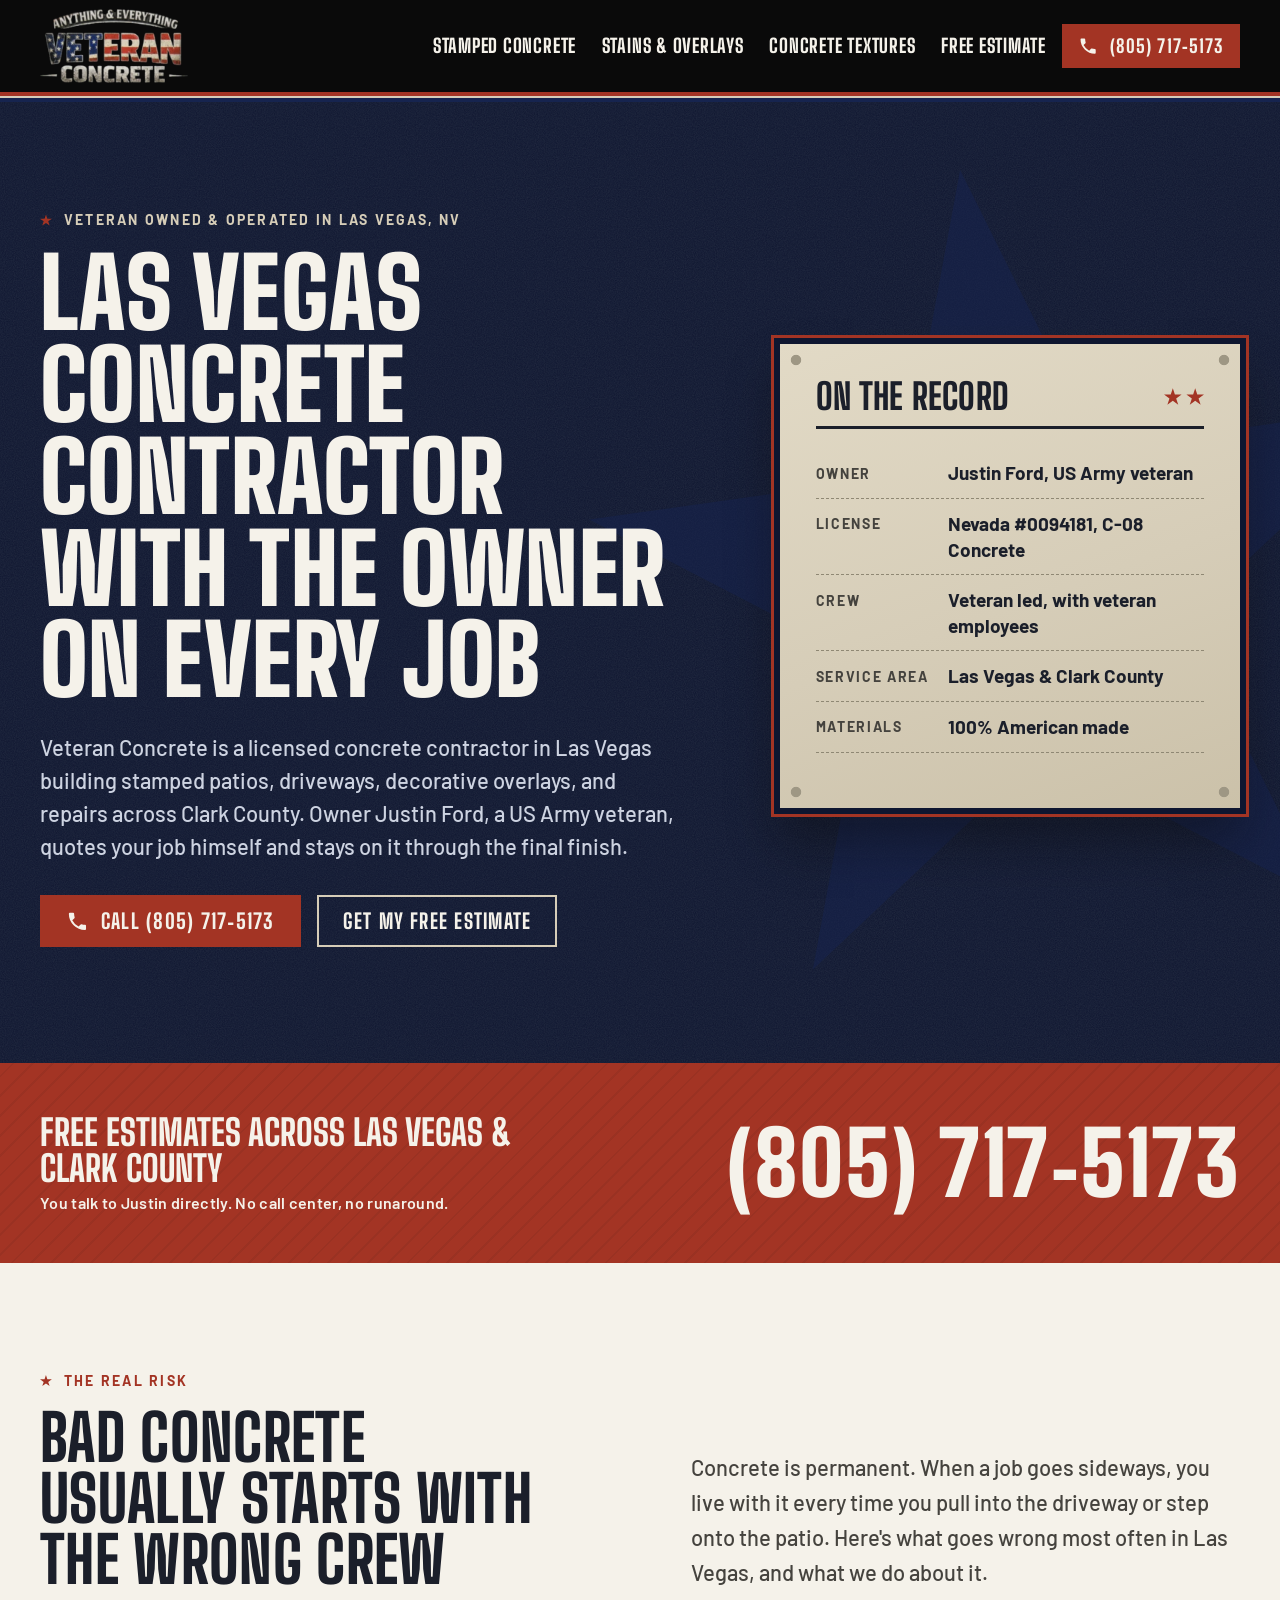
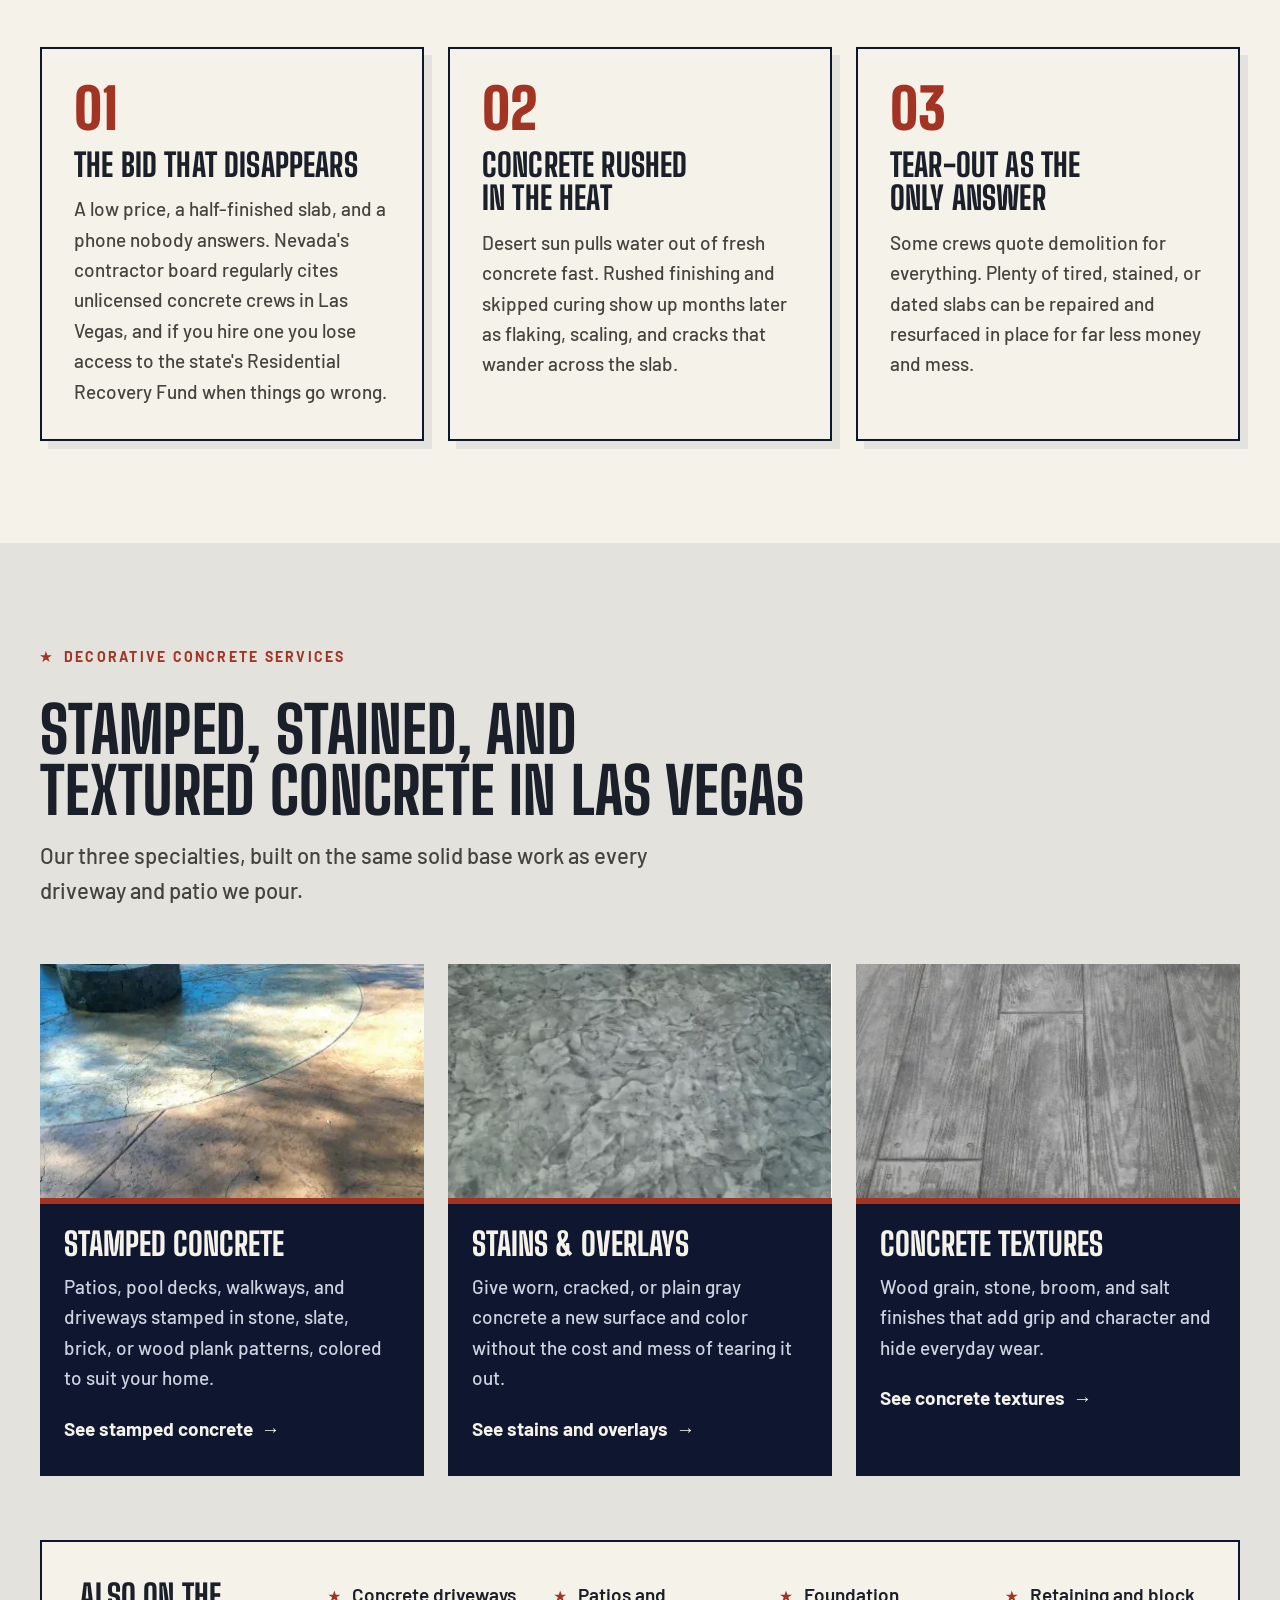
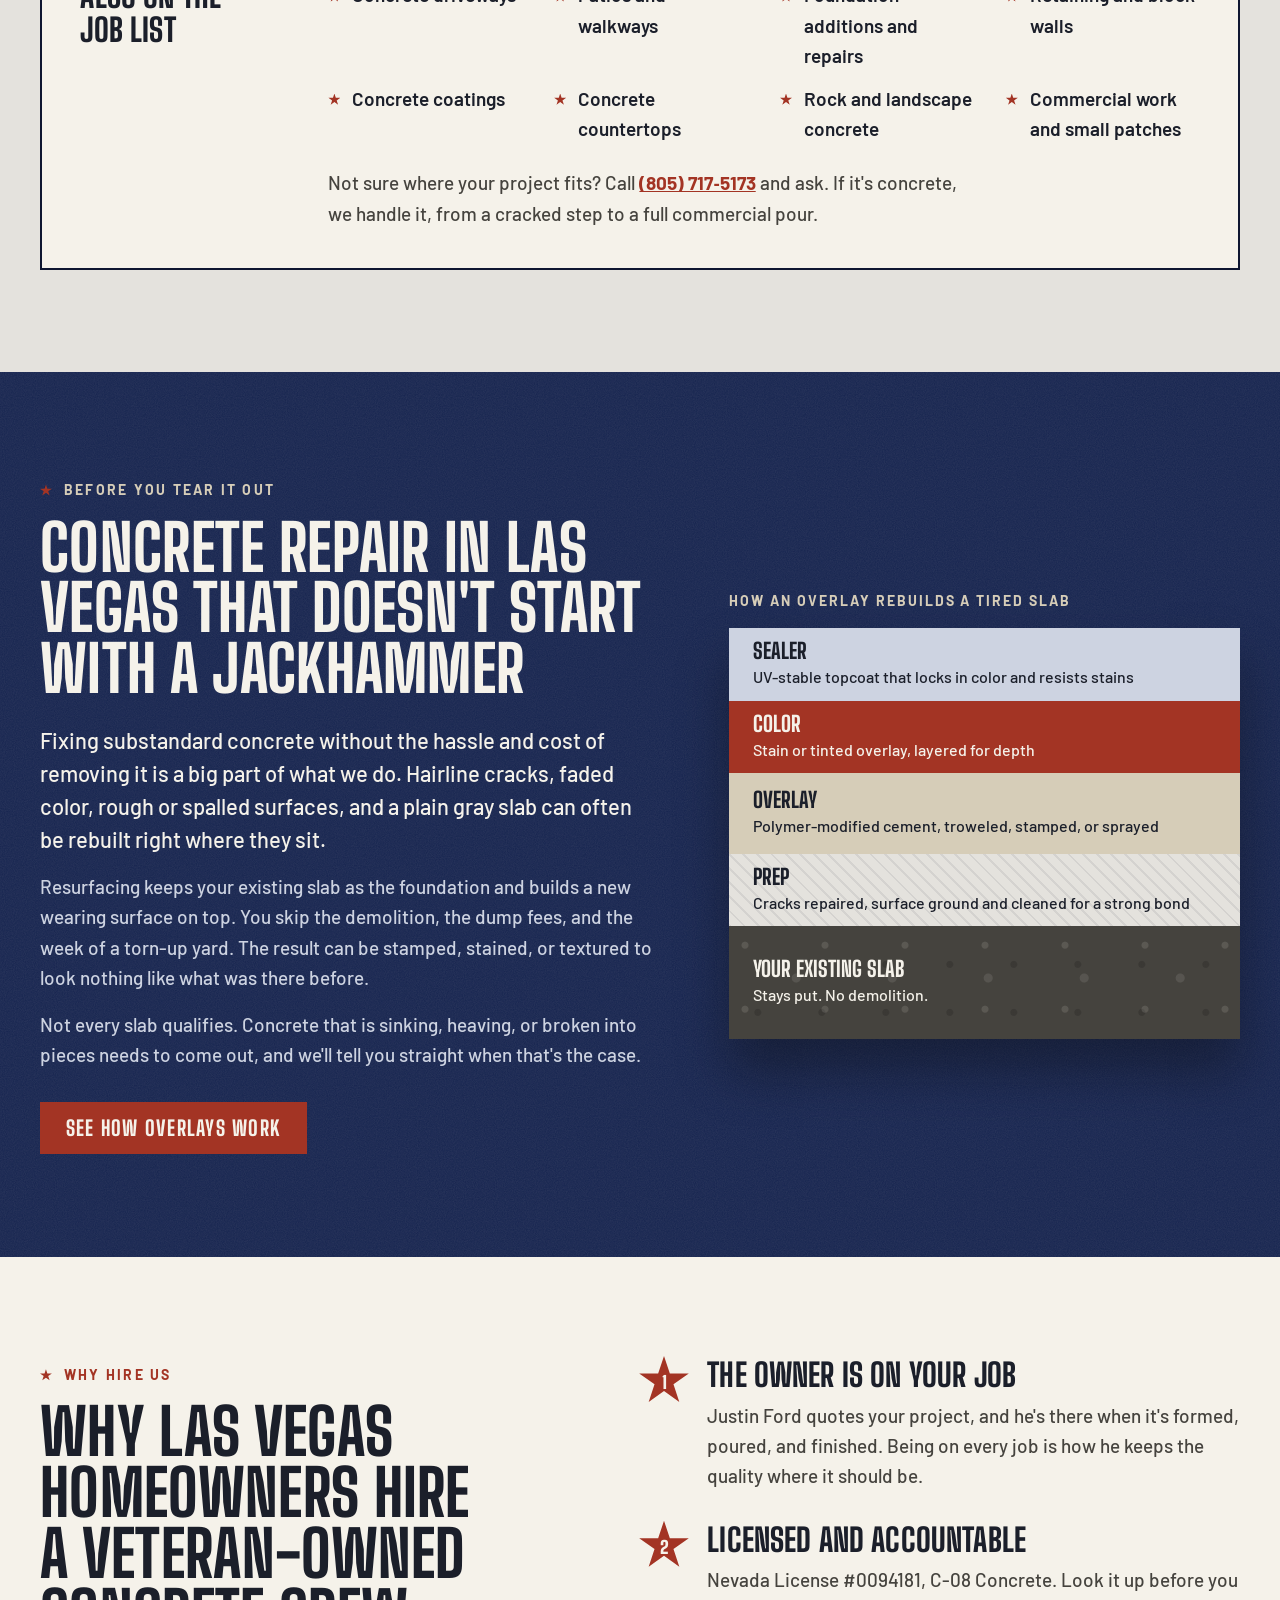
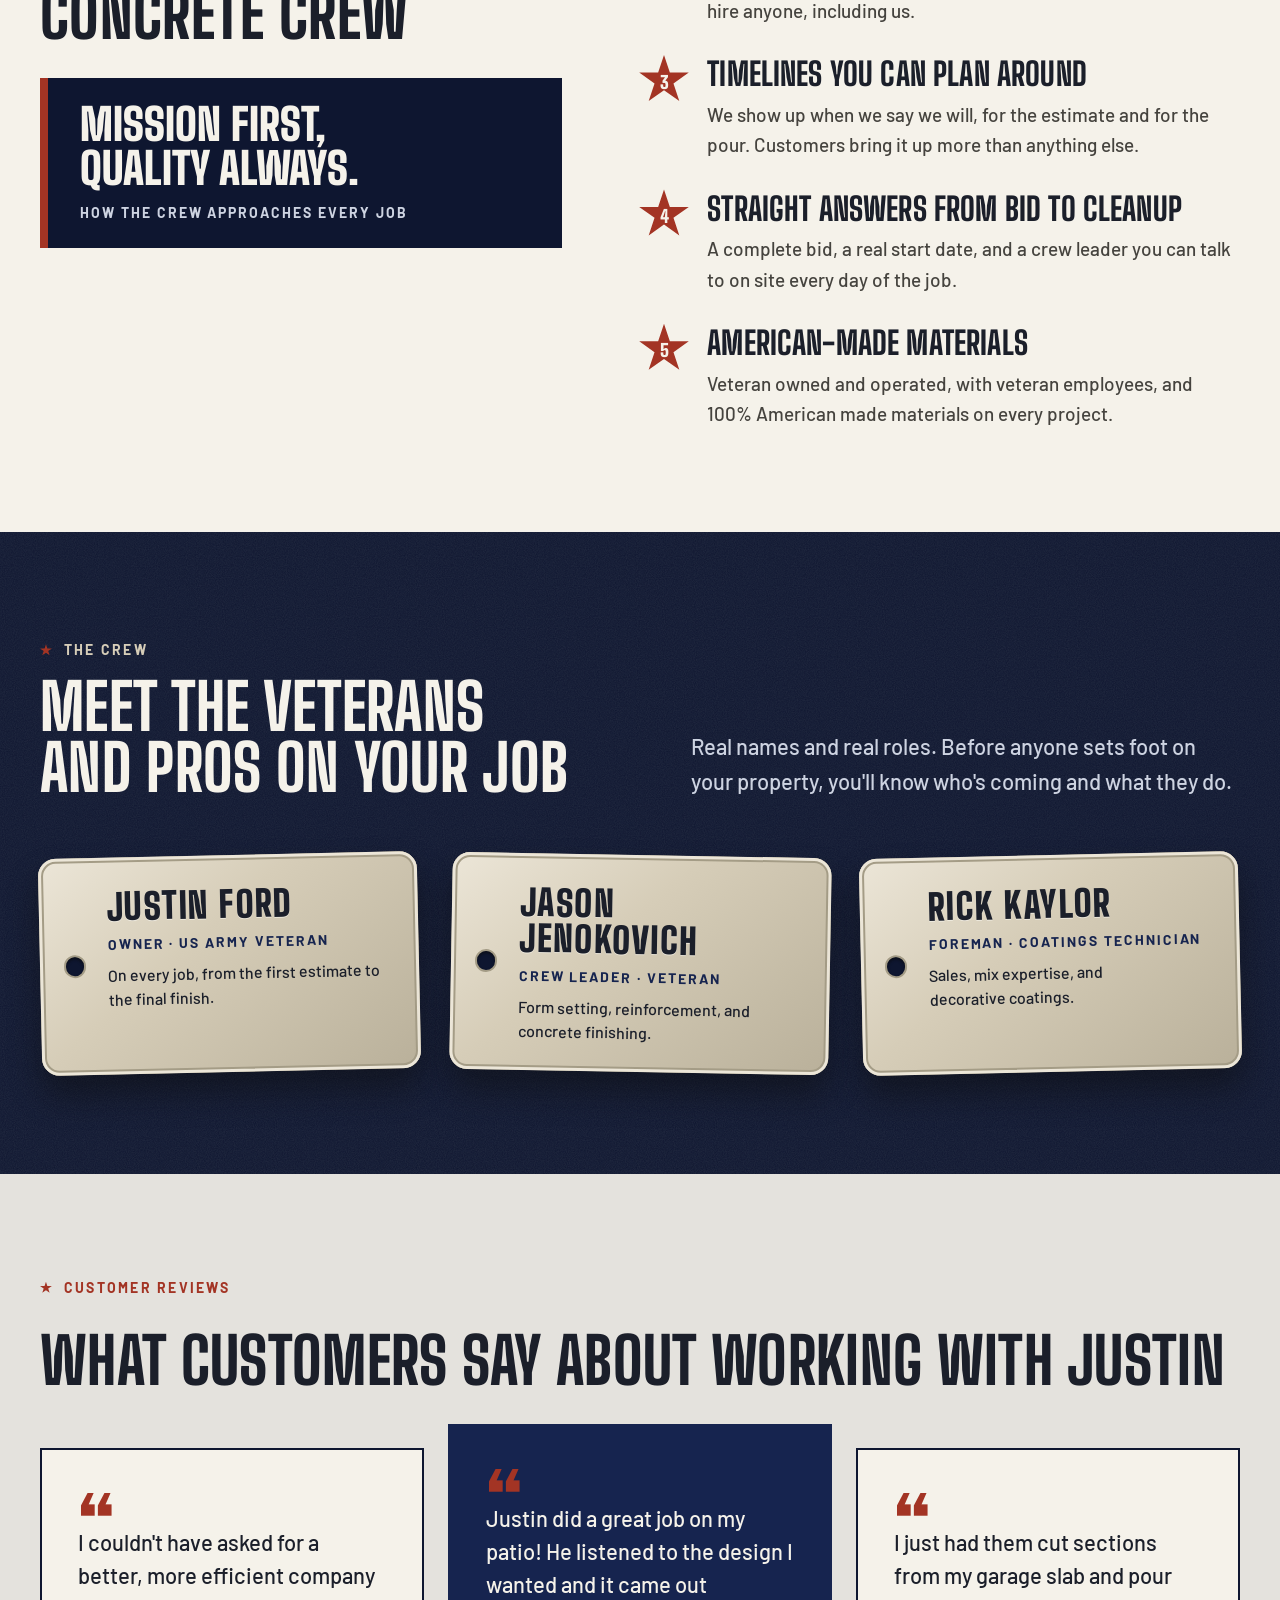
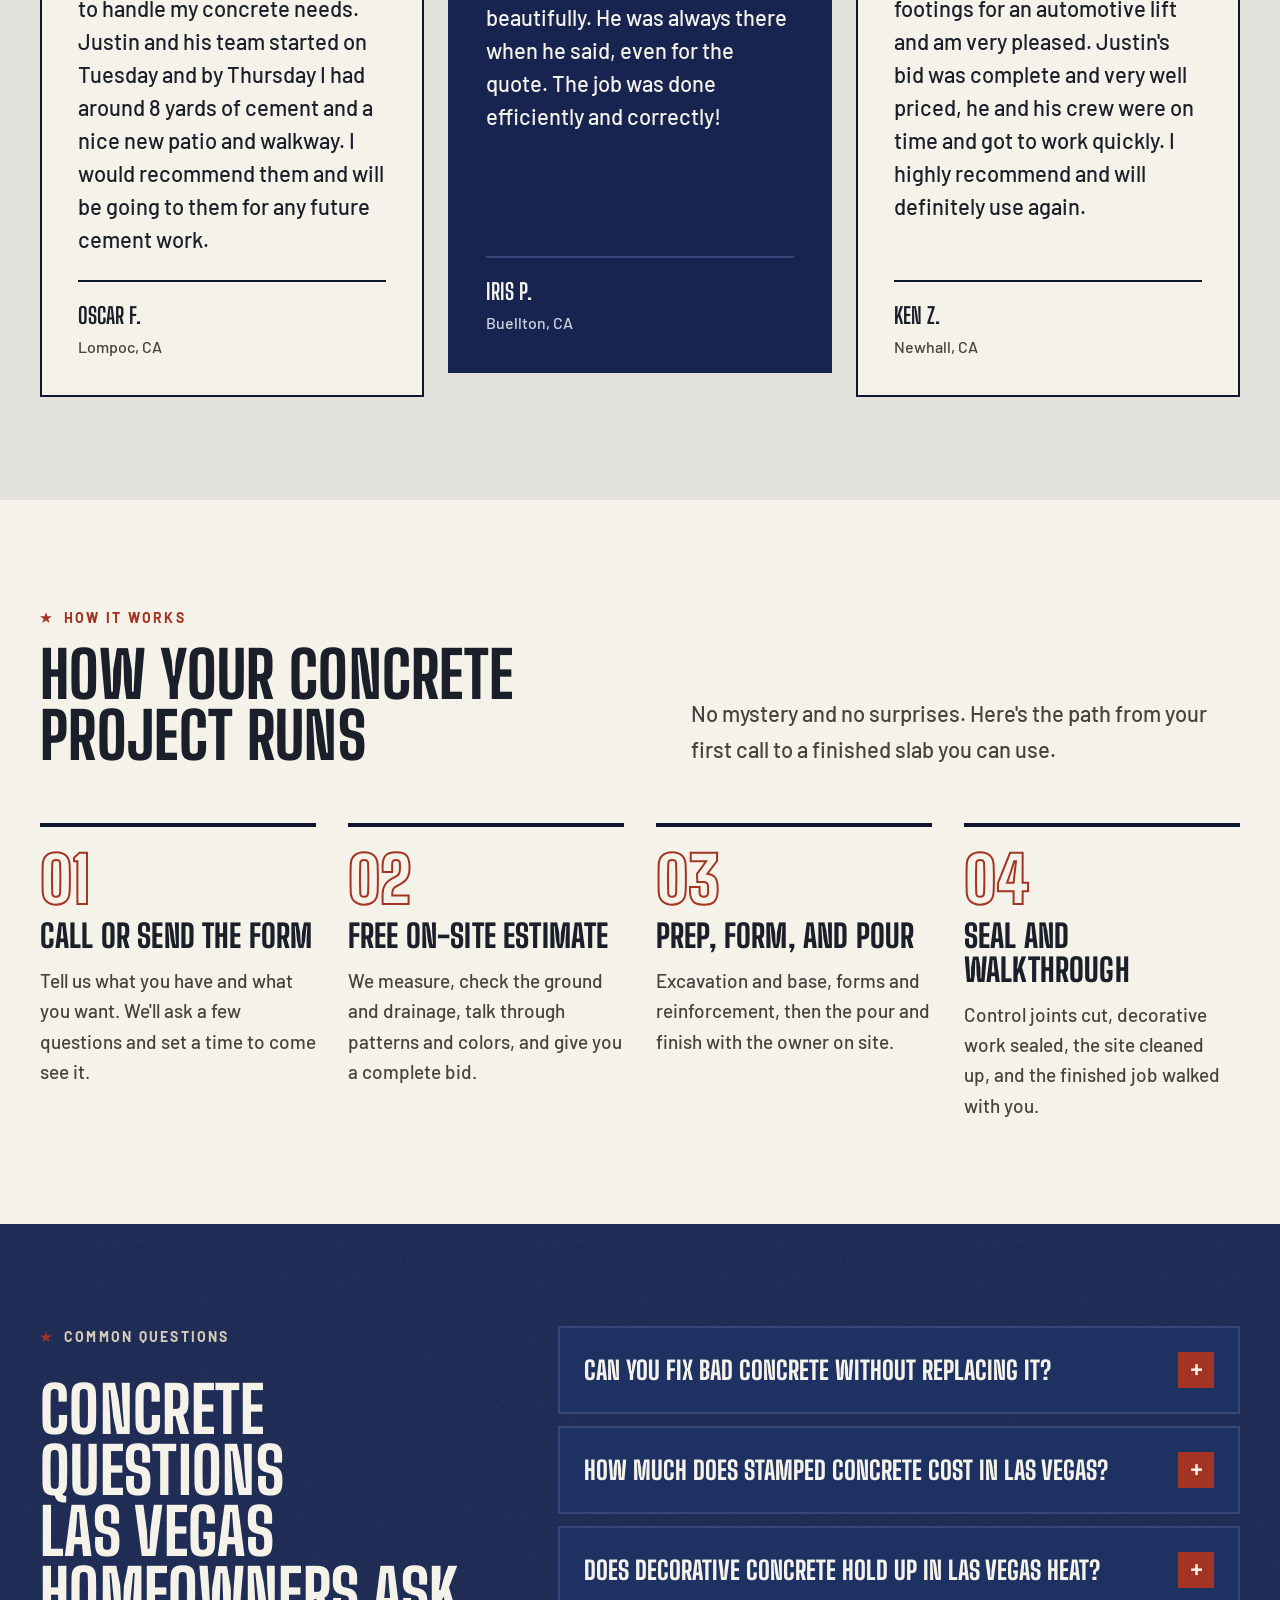
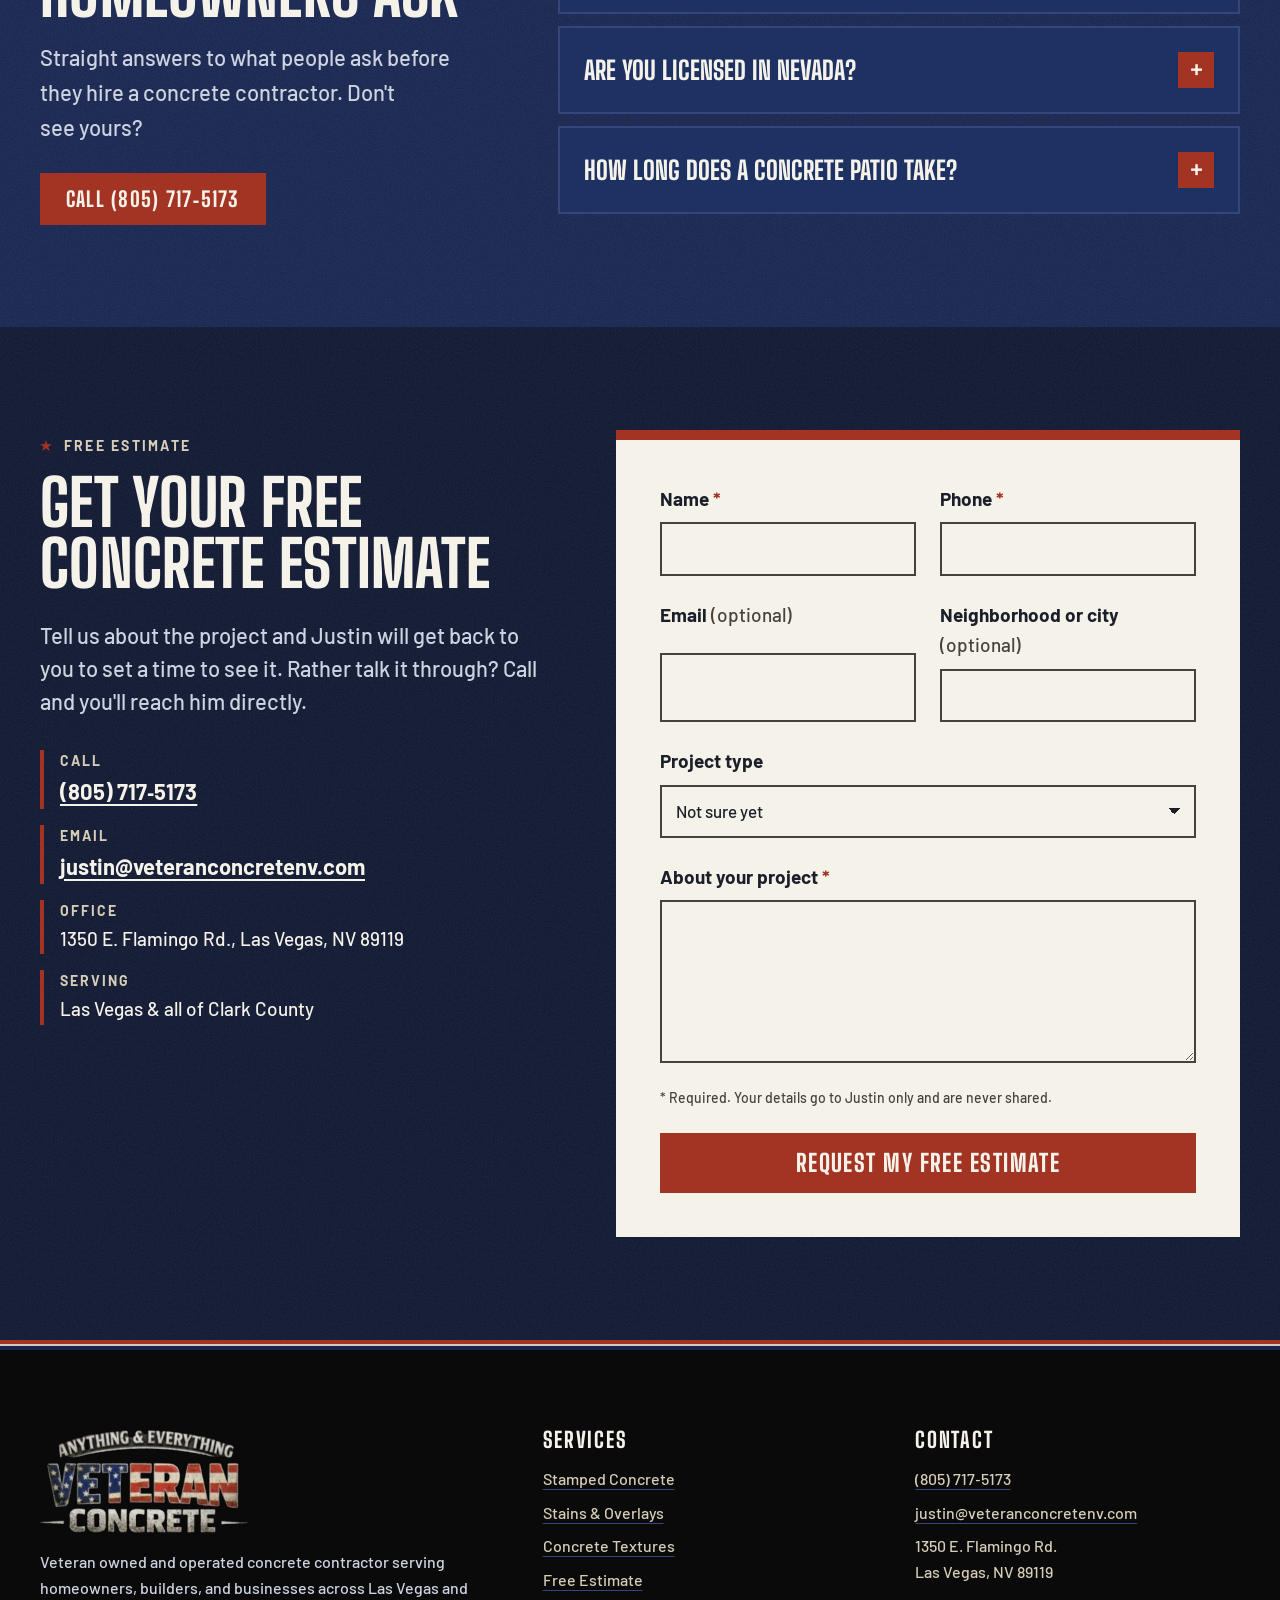
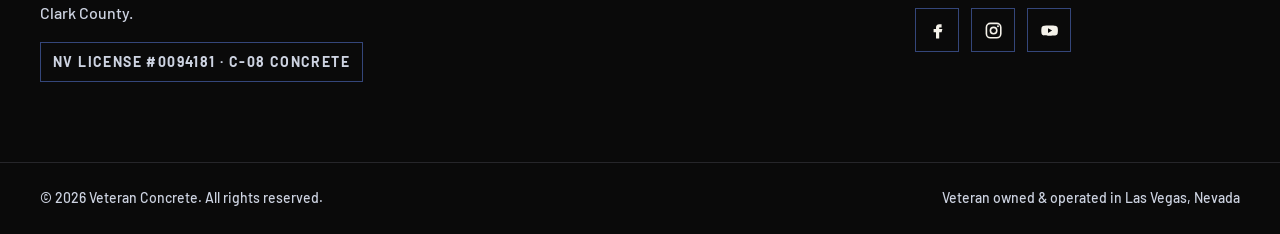
==== commit 755b01f3: "Remove license-check note from hero record card Co-Authored-By: Claude Opus 5.5 <noreply@anthropic.c" ====
--- a/index.html
+++ b/index.html
@@ -246,10 +246,6 @@
                 <dd>100% American made</dd>
               </div>
             </dl>
-            <p class="record__note">
-              Check any Nevada contractor's license with the state board at <a href="tel:+17024861100">(702)&nbsp;486&#8209;1100</a> before you sign. We
-              encourage it.
-            </p>
           </aside>
         </div>
       </section>
--- a/css/home.css
+++ b/css/home.css
@@ -110,17 +110,6 @@
   line-height: 1.35;
 }
 
-.record__note {
-  margin-top: var(--space-4);
-  font-size: var(--fs-xs);
-  line-height: 1.5;
-}
-
-.record__note a {
-  font-weight: 700;
-  color: var(--text);
-}
-
 /* ---------- Problem / risks ---------- */
 .risk-grid {
   display: grid;
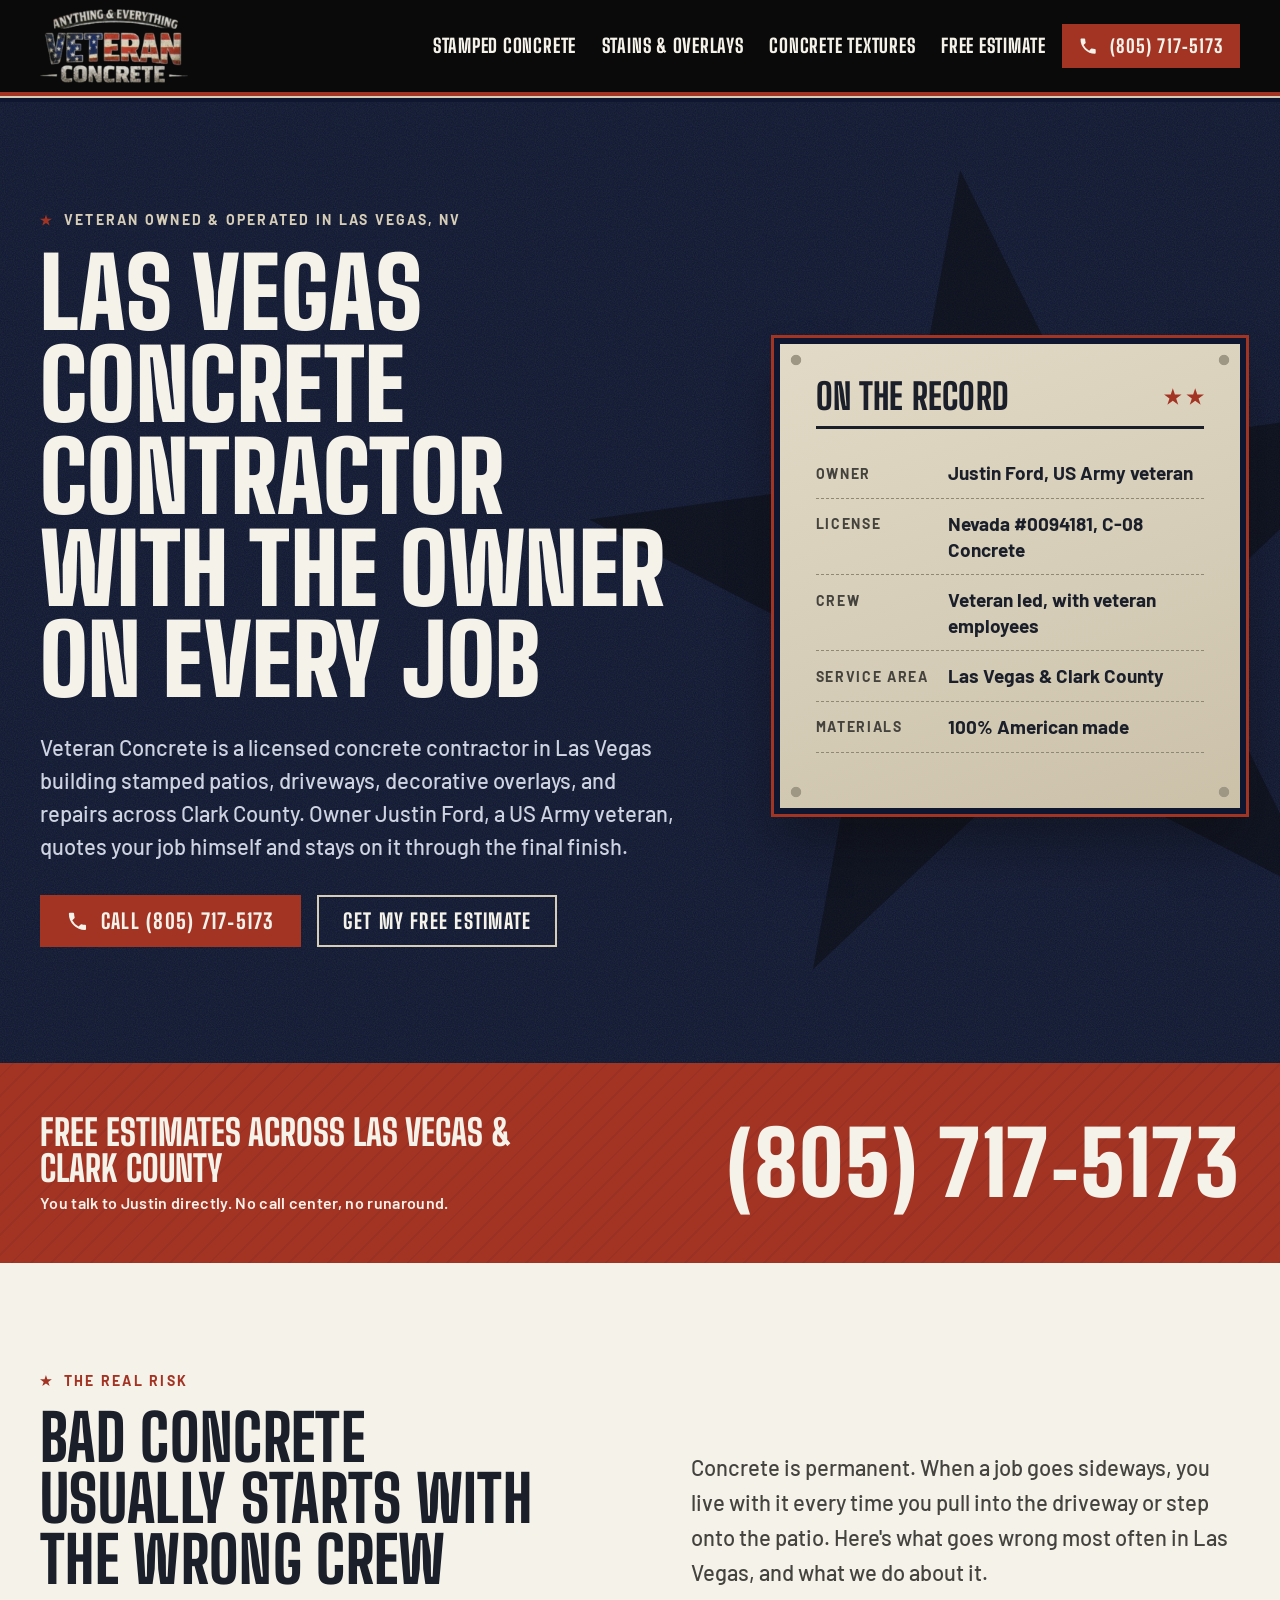
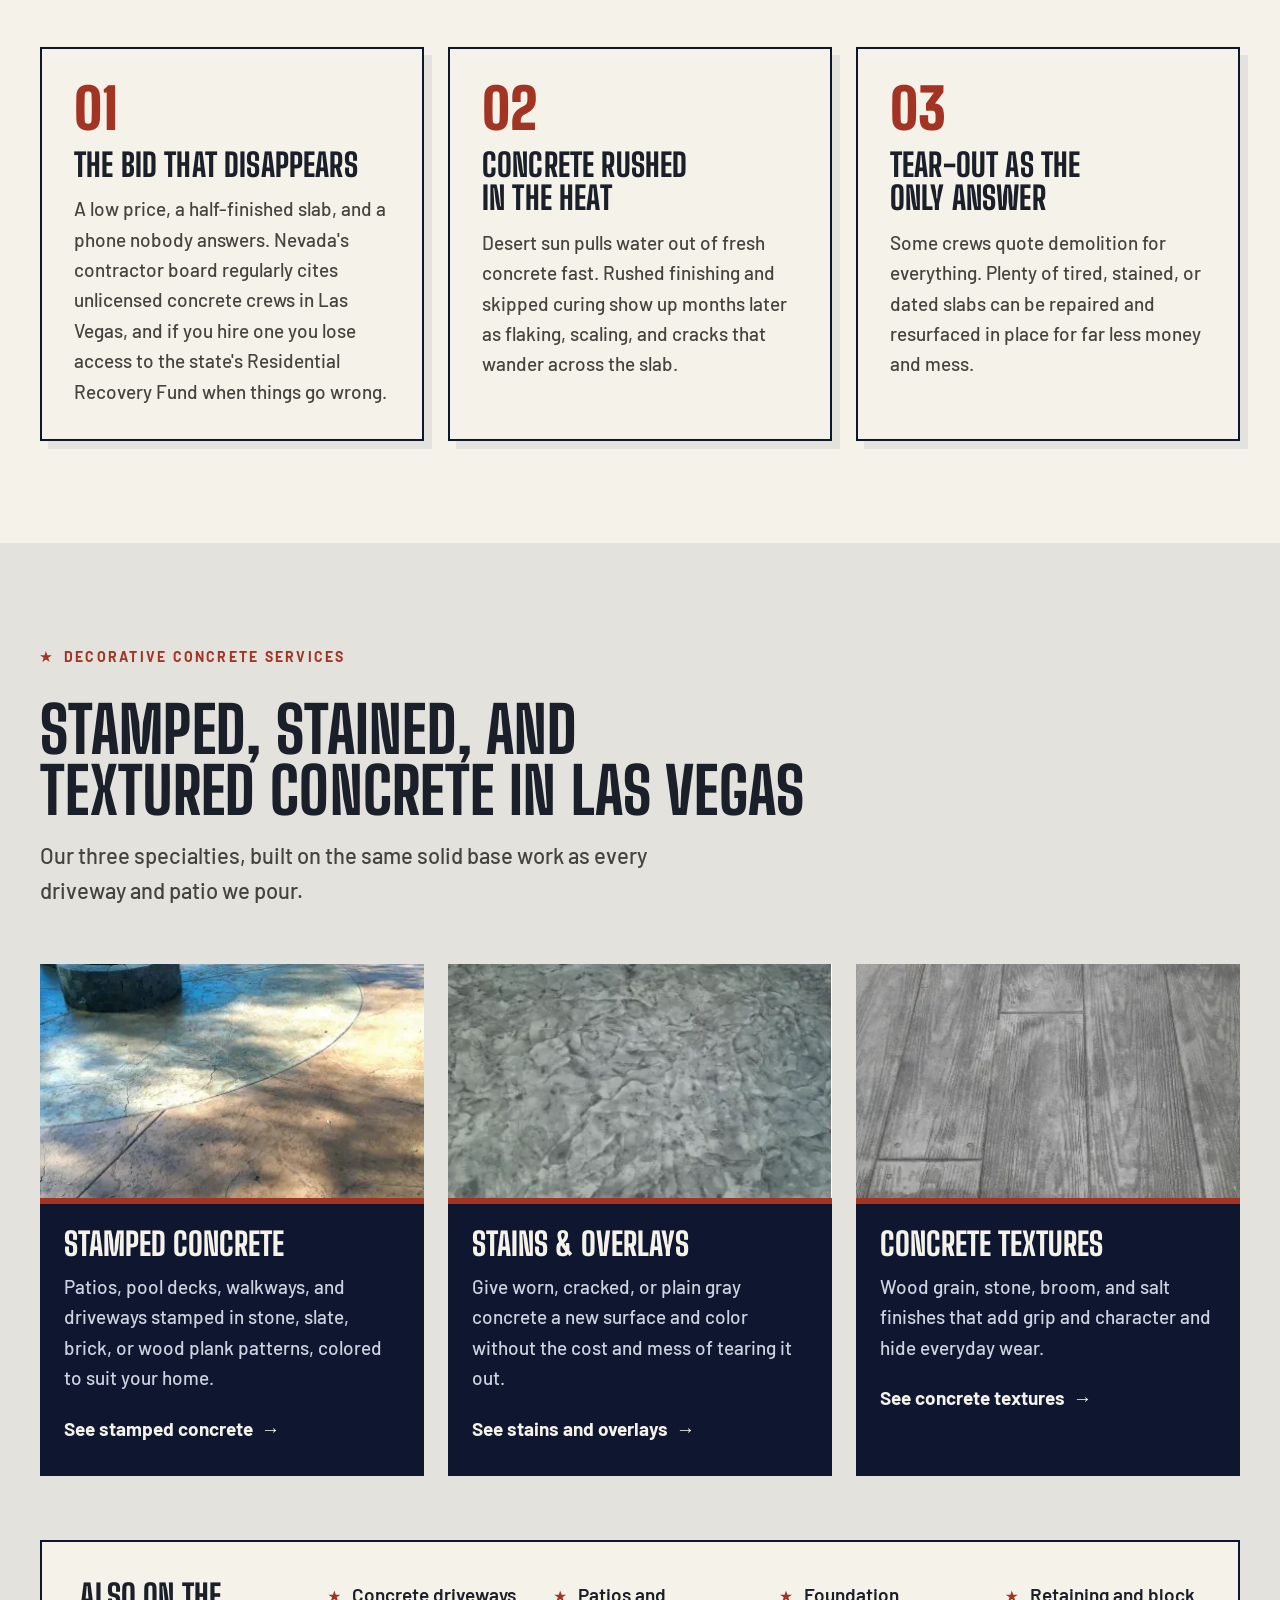
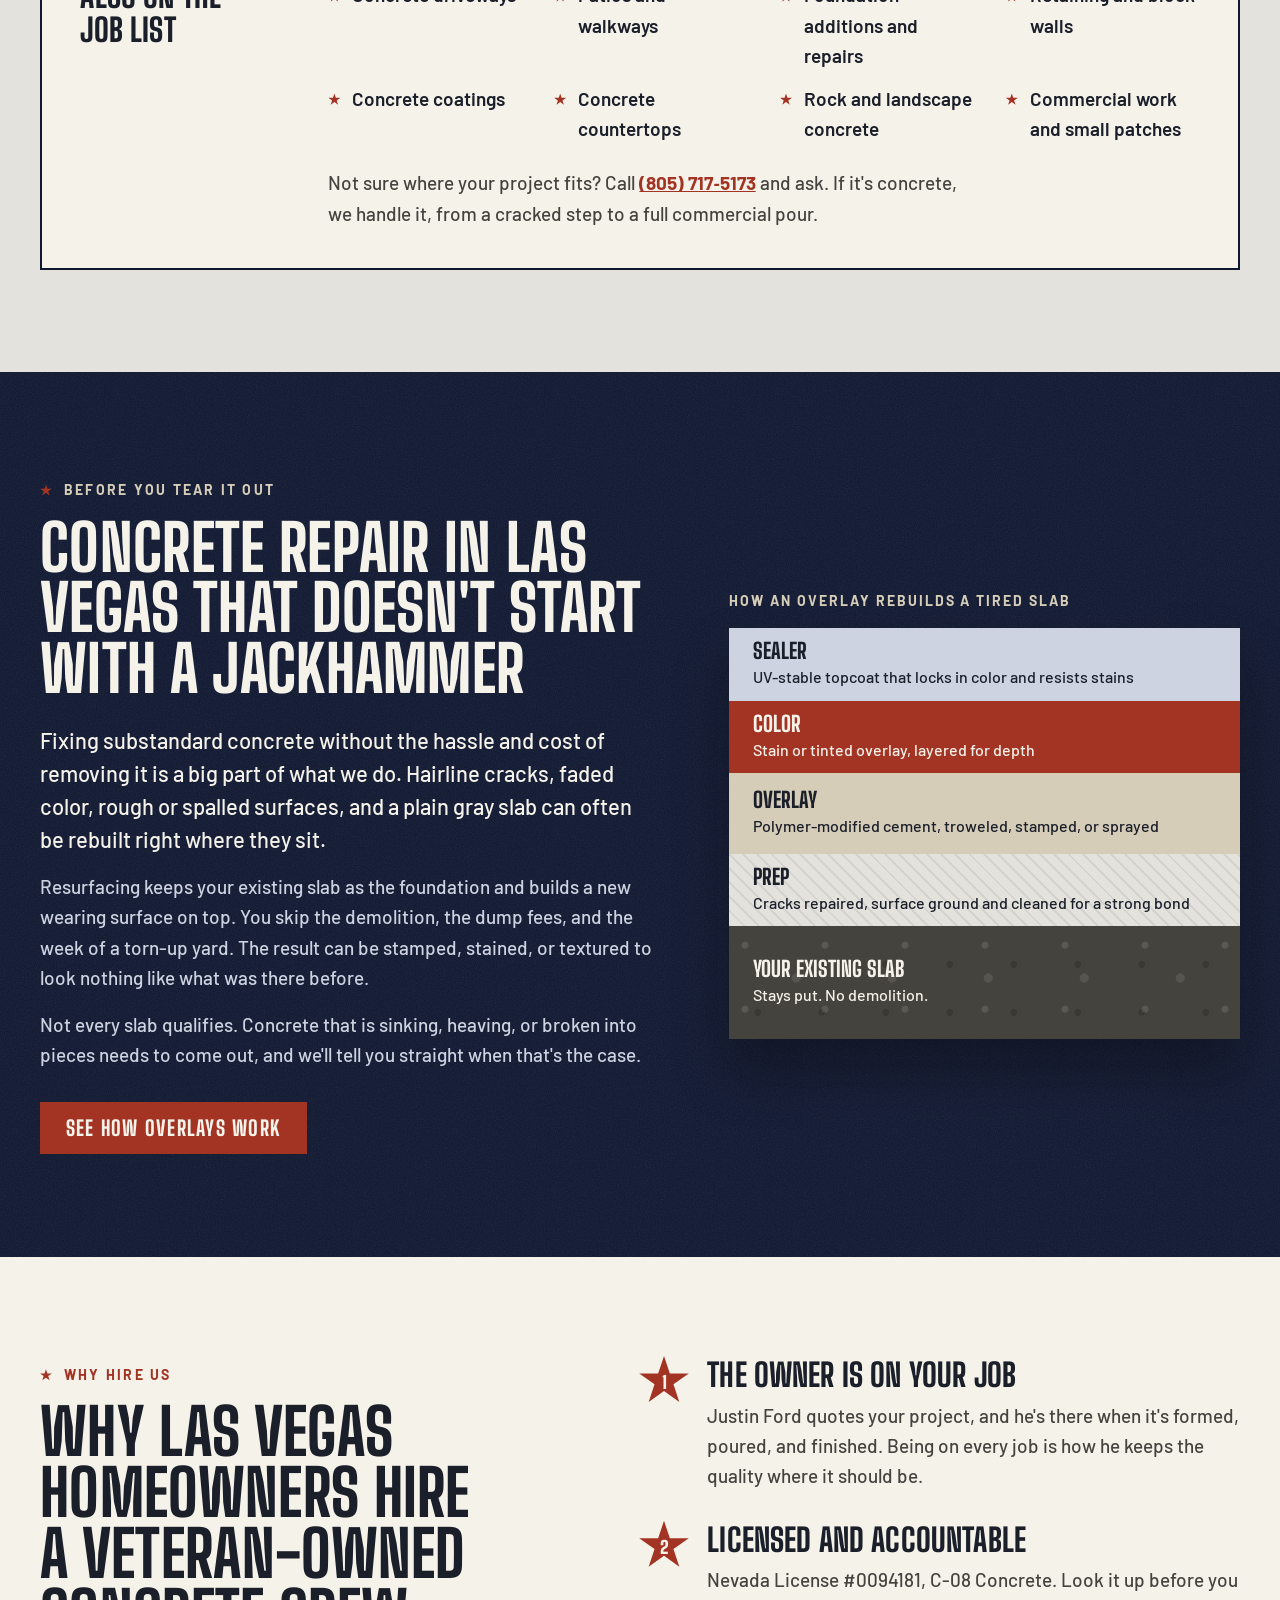
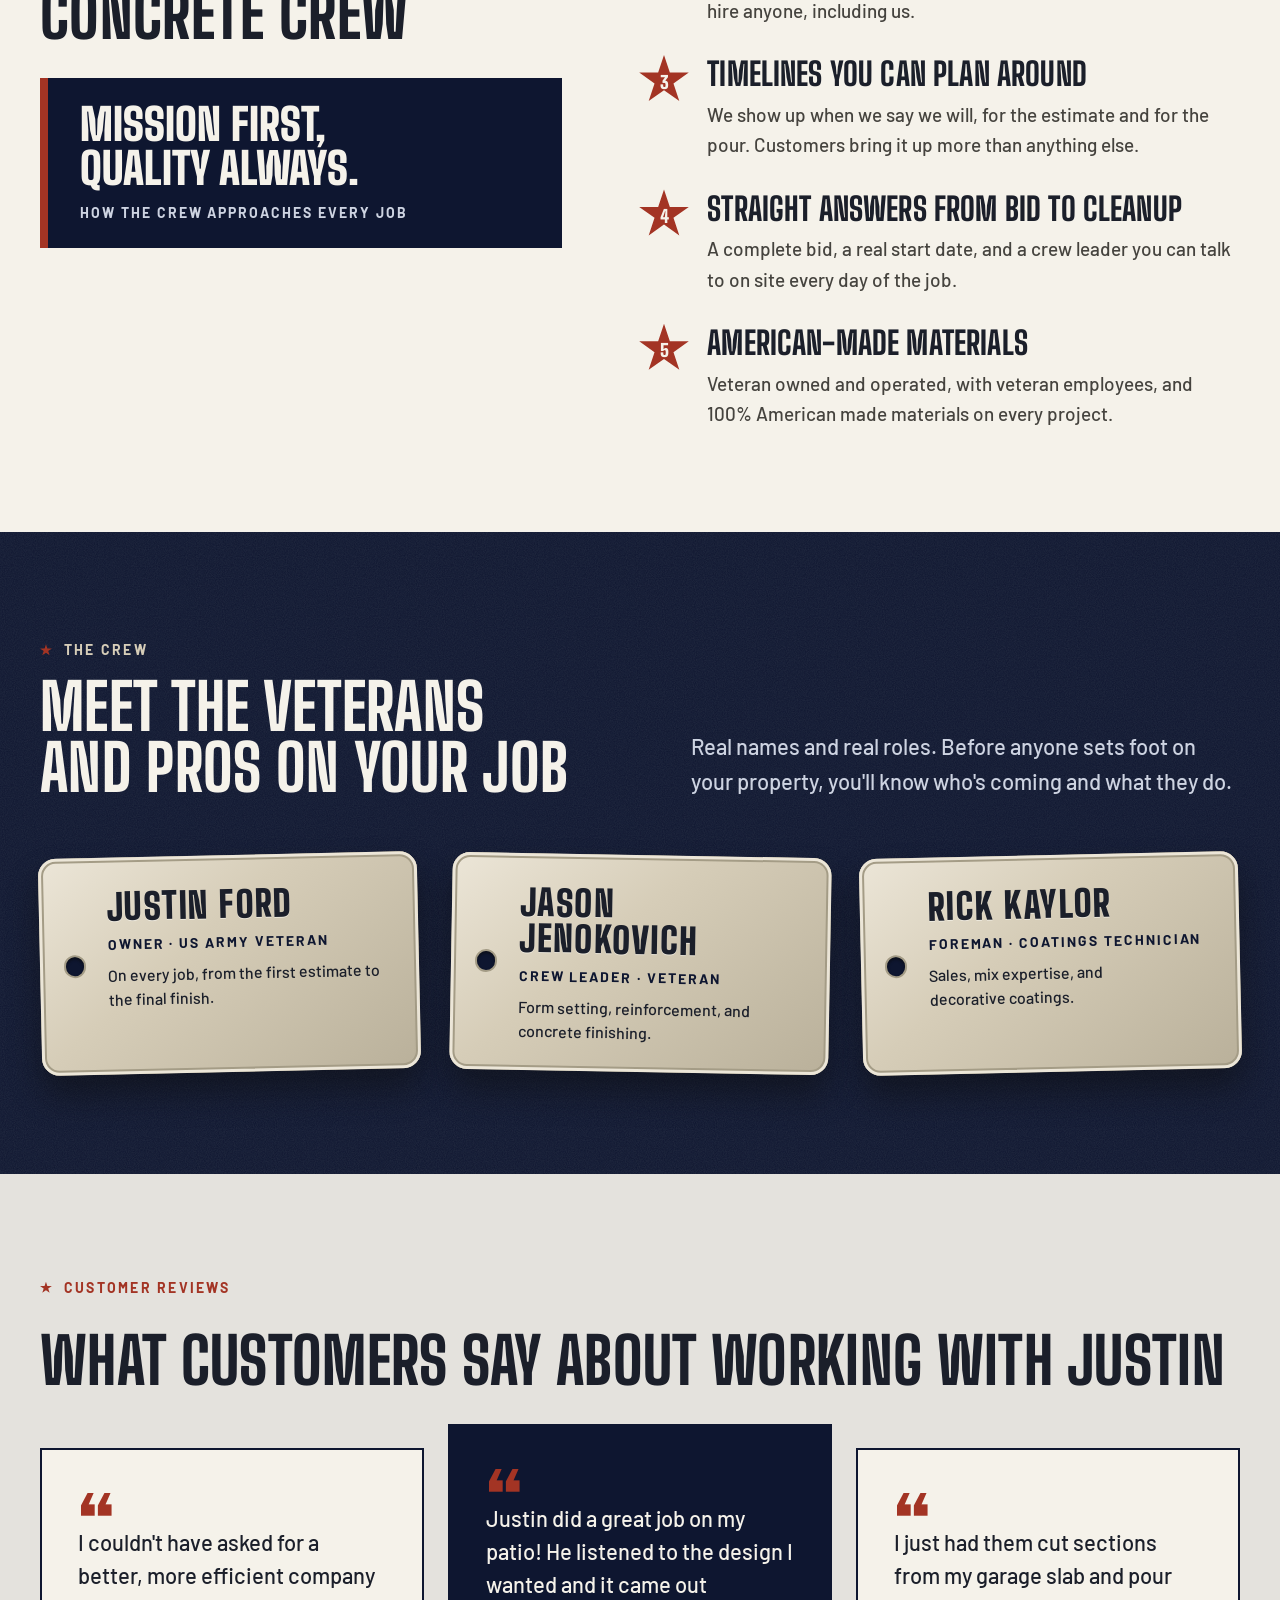
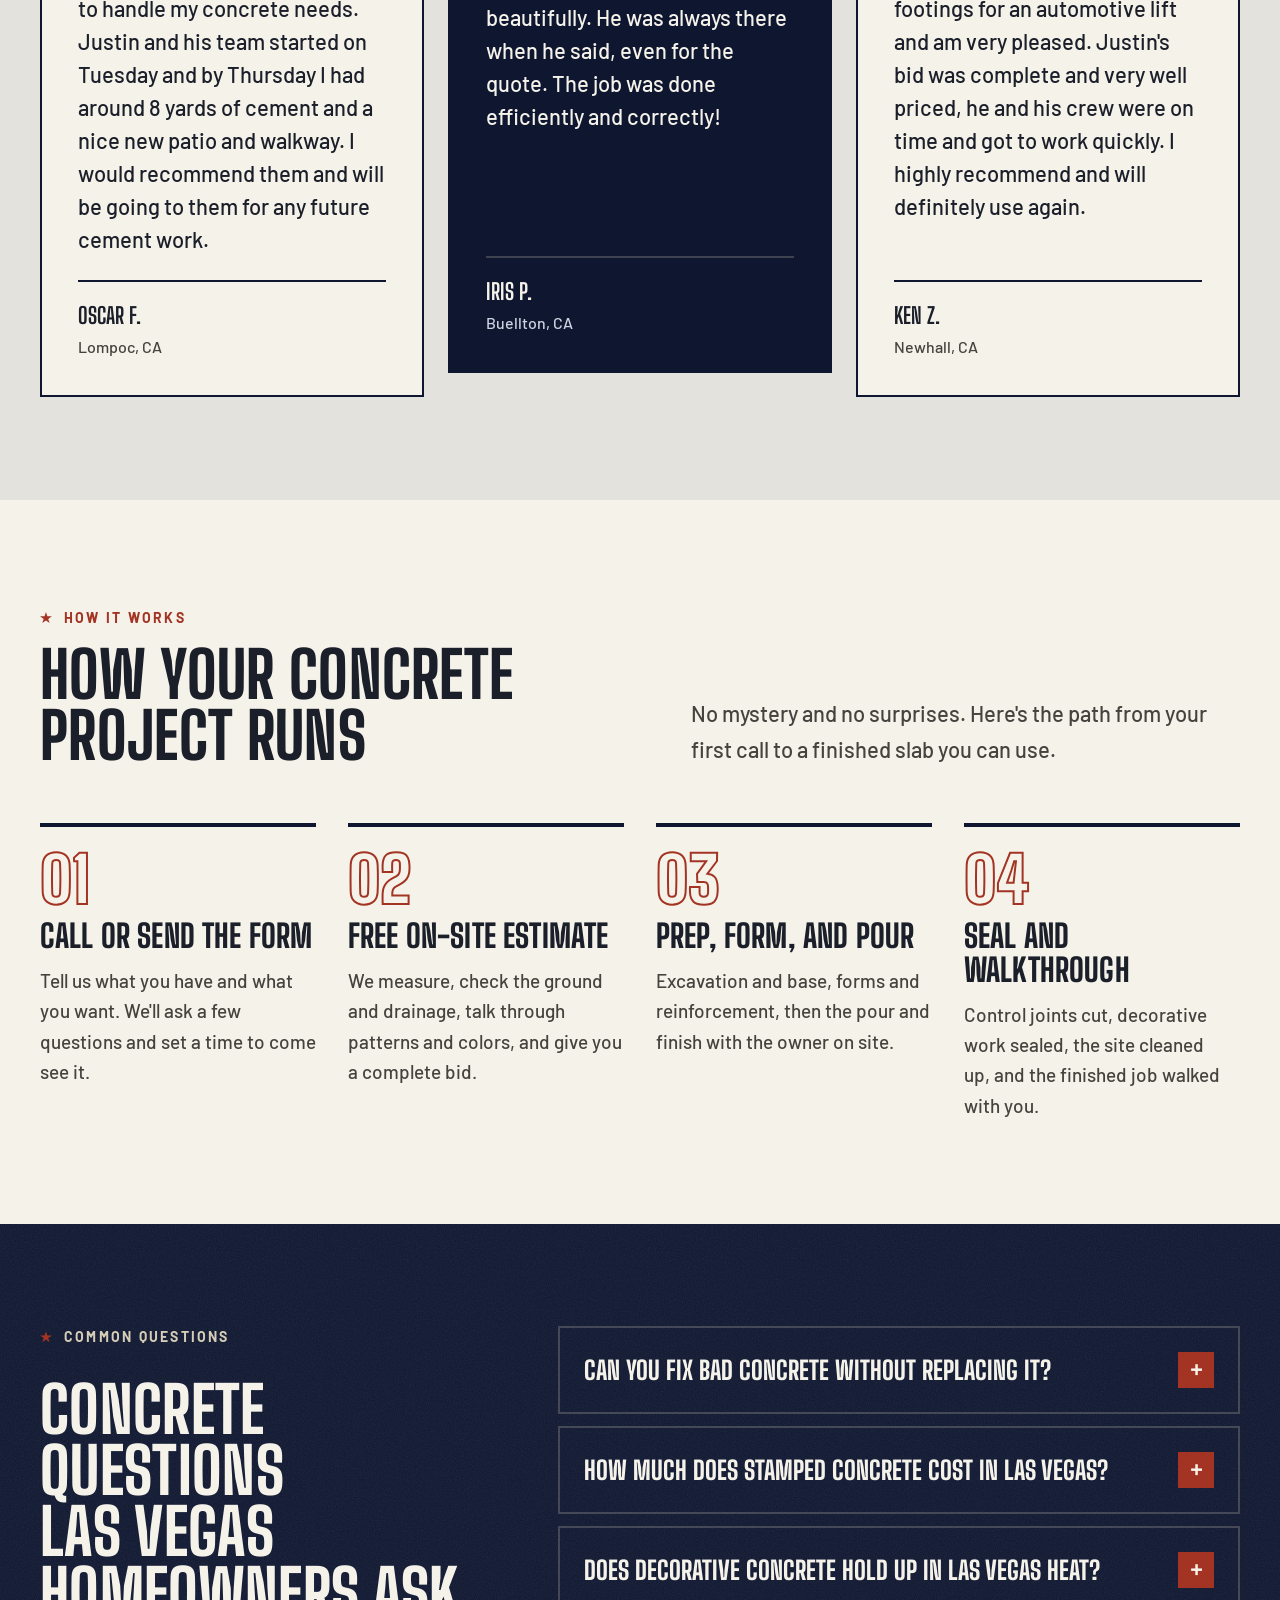
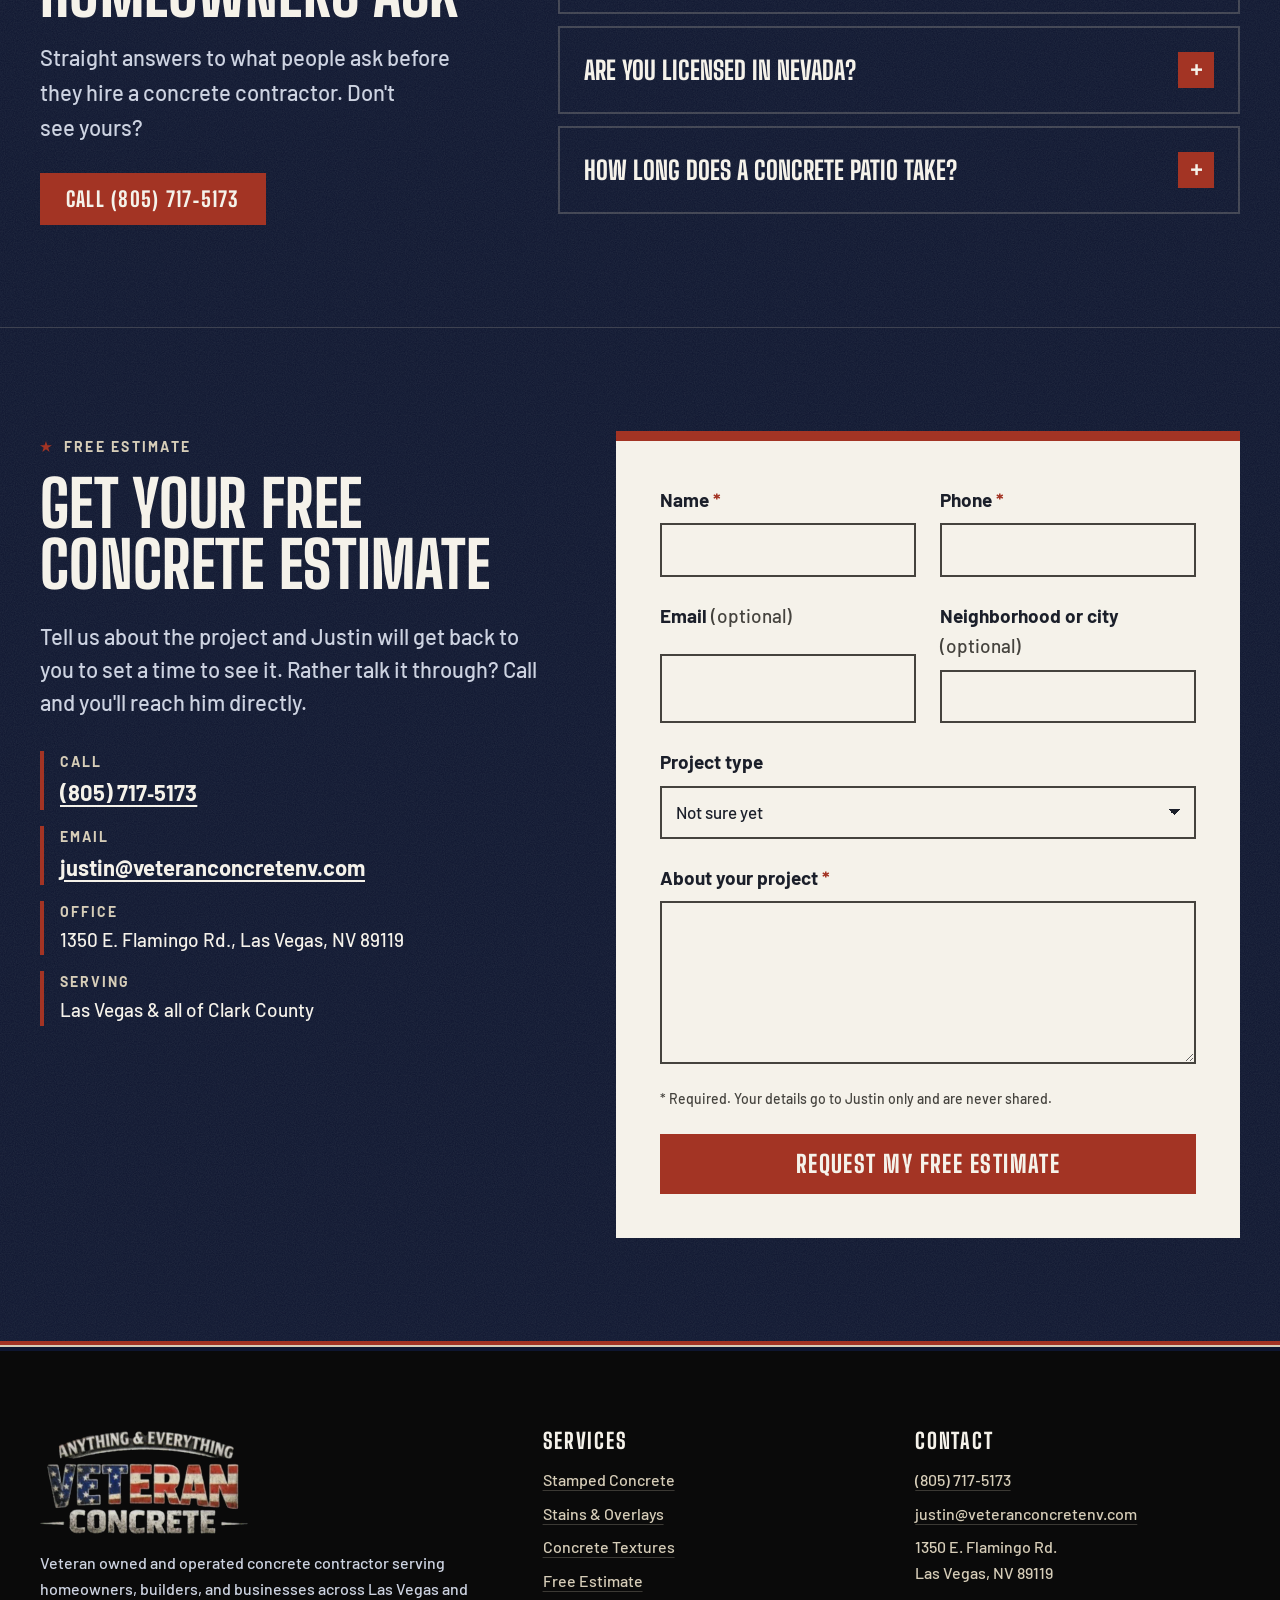
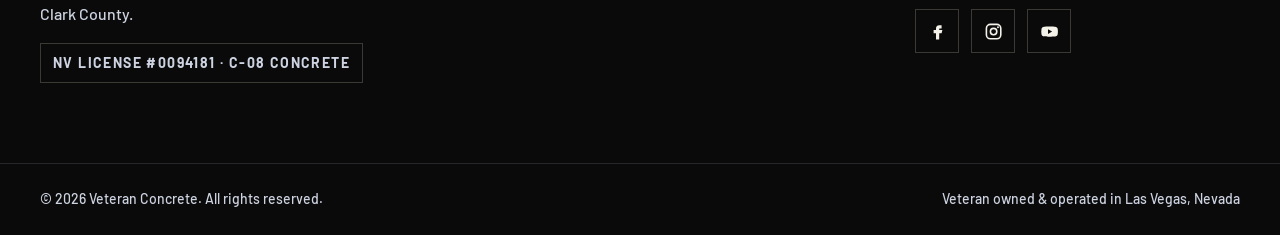
==== commit 8faccc4e: "Collapse blues to the single dark ink shade Co-Authored-By: Claude Opus 5.5 <noreply@anthropic.com>" ====
--- a/index.html
+++ b/index.html
@@ -392,7 +392,7 @@
       </section>
 
       <!-- SOLUTION: REPAIR WITHOUT TEAR-OUT -->
-      <section class="section section--navy" aria-labelledby="repair-title">
+      <section class="section section--ink" aria-labelledby="repair-title">
         <div class="wrap repair">
           <div class="repair__copy">
             <p class="eyebrow">Before you tear it out</p>
@@ -595,7 +595,7 @@
       </section>
 
       <!-- OBJECTIONS: FAQ -->
-      <section class="section section--navy" aria-labelledby="faq-title">
+      <section class="section section--ink" aria-labelledby="faq-title">
         <div class="wrap faq-layout">
           <div class="section-head">
             <p class="eyebrow">Common questions</p>
--- a/css/tokens.css
+++ b/css/tokens.css
@@ -4,8 +4,6 @@
   /* Color */
   --black: #0a0a0a; /* matches the logo's black field; header, menu, footer */
   --ink: #0e1630;
-  --navy: #16244f;
-  --navy-2: #1e3163;
   --red: #a33424;
   --red-deep: #842819; /* hover shade of --red only, never text */
   --parchment: #d6cdb8;
@@ -15,7 +13,7 @@
   --text: #1b1f2a;
   --mist: #cdd3e1;
   --line-light: #c7c3b8;
-  --line-dark: #34467a;
+  --line-dark: rgb(214 205 184 / 24%);
 
   /* Type */
   --font-display: "Big Shoulders Display", "Arial Narrow", sans-serif;
@@ -48,7 +46,7 @@
   /* Shape */
   --radius: 0;
   --radius-tag: 1.1rem;
-  --flag-rule: linear-gradient(to bottom, var(--red) 0 38%, var(--parchment) 38% 62%, var(--navy) 62% 100%);
+  --flag-rule: linear-gradient(to bottom, var(--red) 0 38%, var(--parchment) 38% 62%, var(--ink) 62% 100%);
   --grain: url("data:image/svg+xml,%3Csvg xmlns='http://www.w3.org/2000/svg' width='220' height='220'%3E%3Cfilter id='n'%3E%3CfeTurbulence type='fractalNoise' baseFrequency='.9' numOctaves='3' stitchTiles='stitch'/%3E%3CfeColorMatrix values='0 0 0 0 .84 0 0 0 0 .8 0 0 0 0 .72 0 0 0 .09 0'/%3E%3C/filter%3E%3Crect width='100%25' height='100%25' filter='url(%23n)'/%3E%3C/svg%3E");
   --star: polygon(50% 0%, 61.8% 35.4%, 100% 35.4%, 69.1% 57.3%, 80.9% 92.7%, 50% 70.8%, 19.1% 92.7%, 30.9% 57.3%, 0% 35.4%, 38.2% 35.4%);
 
--- a/css/base.css
+++ b/css/base.css
@@ -230,22 +230,17 @@
   color: var(--text);
 }
 
-.section--navy,
 .section--ink {
   position: relative;
+  background: var(--ink);
   color: var(--paper);
   isolation: isolate;
 }
 
-.section--navy {
-  background: var(--navy);
-}
-
-.section--ink {
-  background: var(--ink);
-}
-
-.section--navy::before,
+.section--ink + .section--ink {
+  border-top: 1px solid var(--line-dark);
+}
+
 .section--ink::before {
   content: "";
   position: absolute;
@@ -255,7 +250,6 @@
   pointer-events: none;
 }
 
-.section--navy .eyebrow,
 .section--ink .eyebrow {
   color: var(--parchment);
 }
@@ -270,7 +264,6 @@
   font-size: var(--fs-lg);
 }
 
-.section--navy .section-head p:not(.eyebrow),
 .section--ink .section-head p:not(.eyebrow) {
   color: var(--mist);
 }
@@ -358,7 +351,7 @@
 }
 
 .btn--dark:hover {
-  background: var(--navy);
+  background: var(--black);
 }
 
 .btn--outline-dark {
@@ -760,7 +753,7 @@
 
 .faq details {
   border: 2px solid var(--line-dark);
-  background: var(--navy-2);
+  background: transparent;
   color: var(--paper);
 }
 
--- a/css/components.css
+++ b/css/components.css
@@ -132,8 +132,8 @@
 }
 
 .review--feature {
-  border-color: var(--navy);
-  background: var(--navy);
+  border-color: var(--ink);
+  background: var(--ink);
   color: var(--paper);
 }
 
--- a/css/home.css
+++ b/css/home.css
@@ -13,9 +13,9 @@
   right: -12vw;
   width: min(70vw, 52rem);
   aspect-ratio: 1;
-  background: var(--navy);
+  background: var(--black);
   clip-path: var(--star);
-  opacity: 0.55;
+  opacity: 0.45;
   transform: translateY(-50%) rotate(-8deg);
   pointer-events: none;
 }
@@ -416,7 +416,7 @@
   font-weight: 700;
   letter-spacing: 0.14em;
   text-transform: uppercase;
-  color: var(--navy);
+  color: var(--ink);
 }
 
 .tag__line {
--- a/css/form.css
+++ b/css/form.css
@@ -84,7 +84,7 @@
 .form-field input:focus-visible,
 .form-field select:focus-visible,
 .form-field textarea:focus-visible {
-  border-color: var(--navy);
+  border-color: var(--ink);
   outline: 3px solid var(--red);
   outline-offset: 1px;
 }
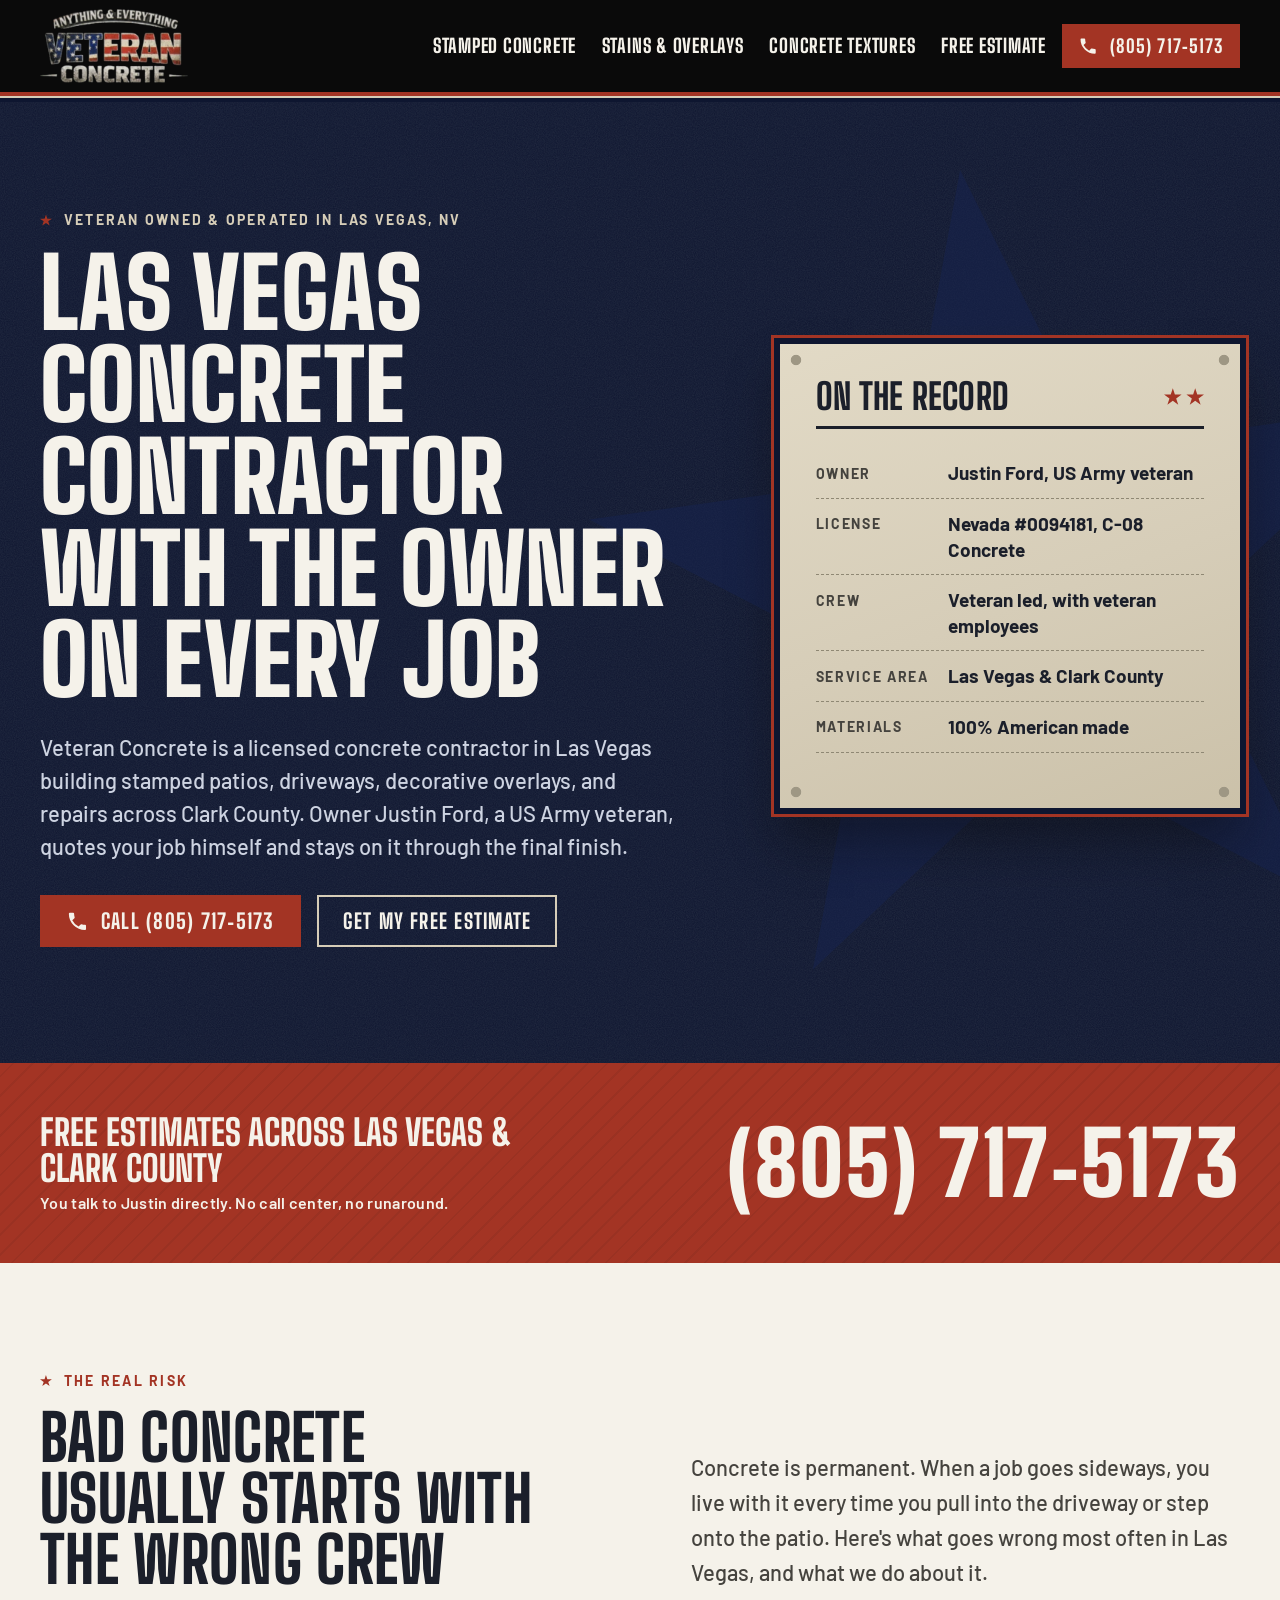
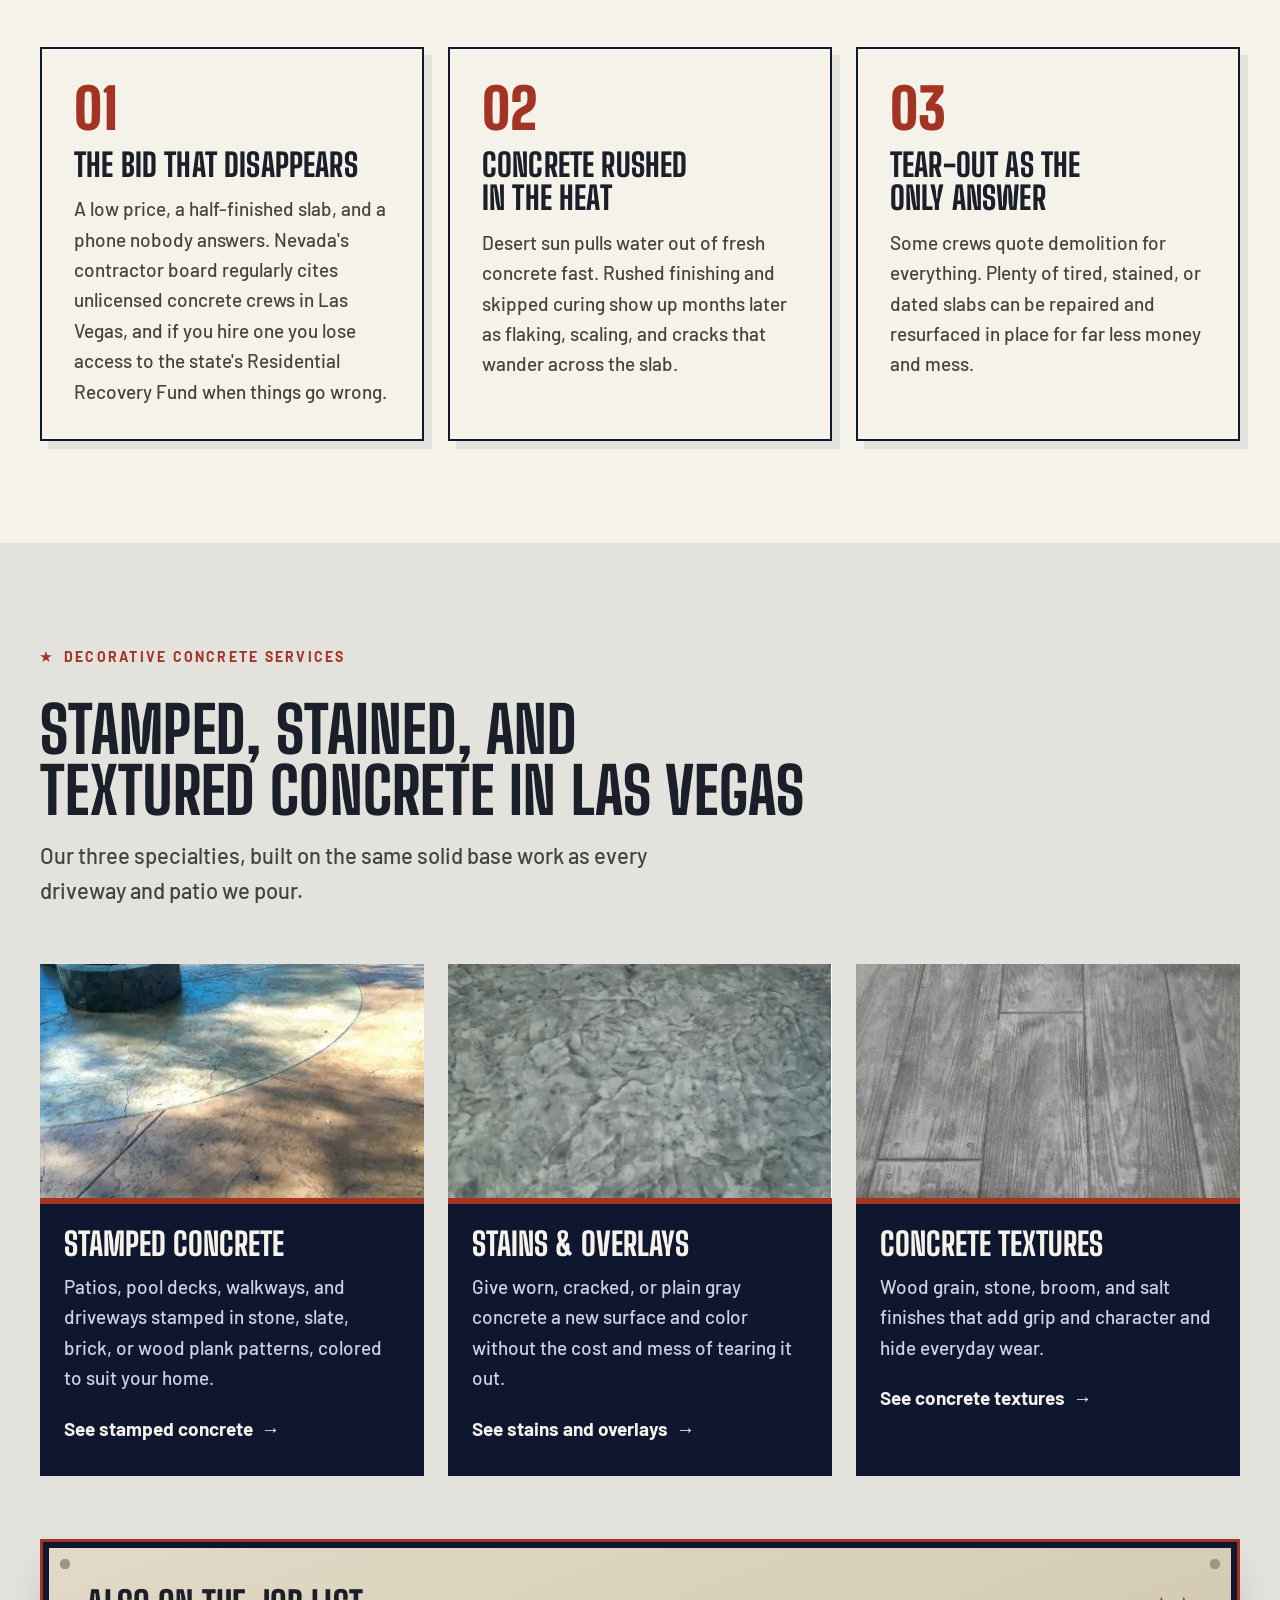
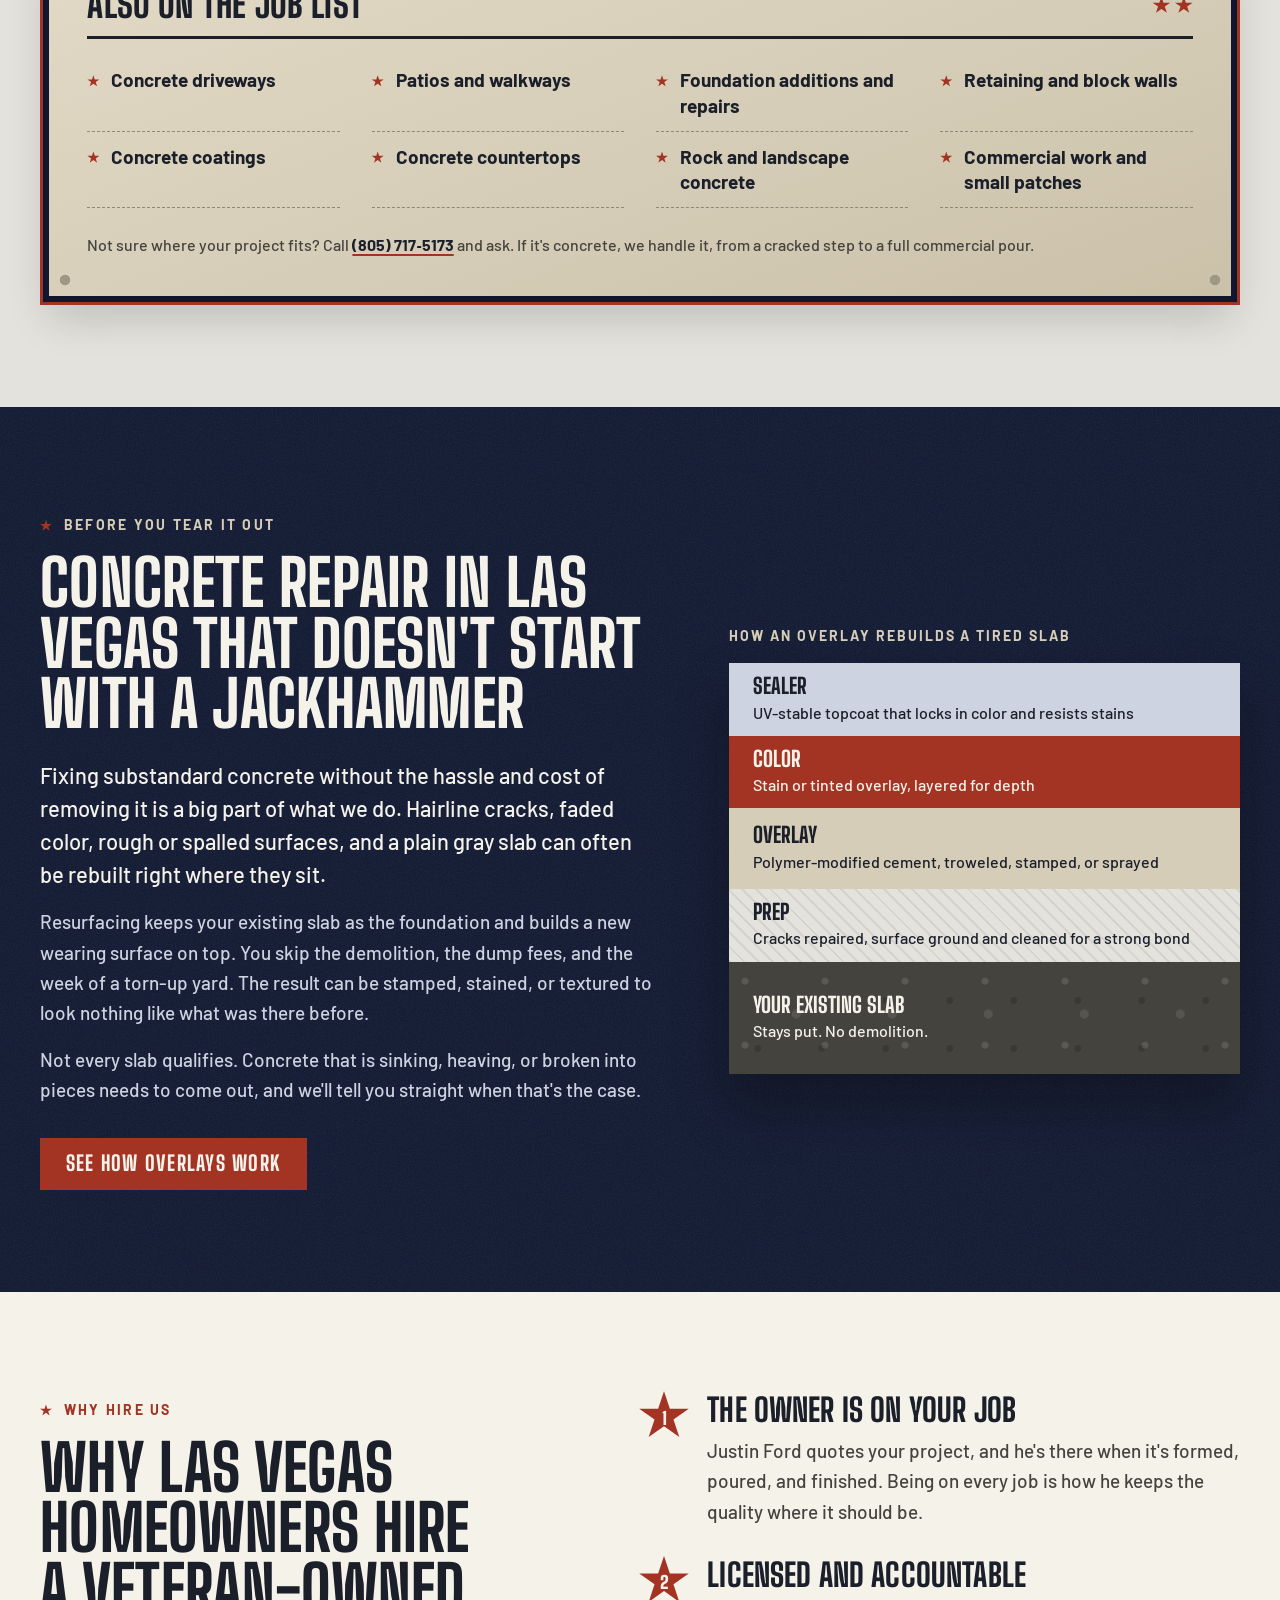
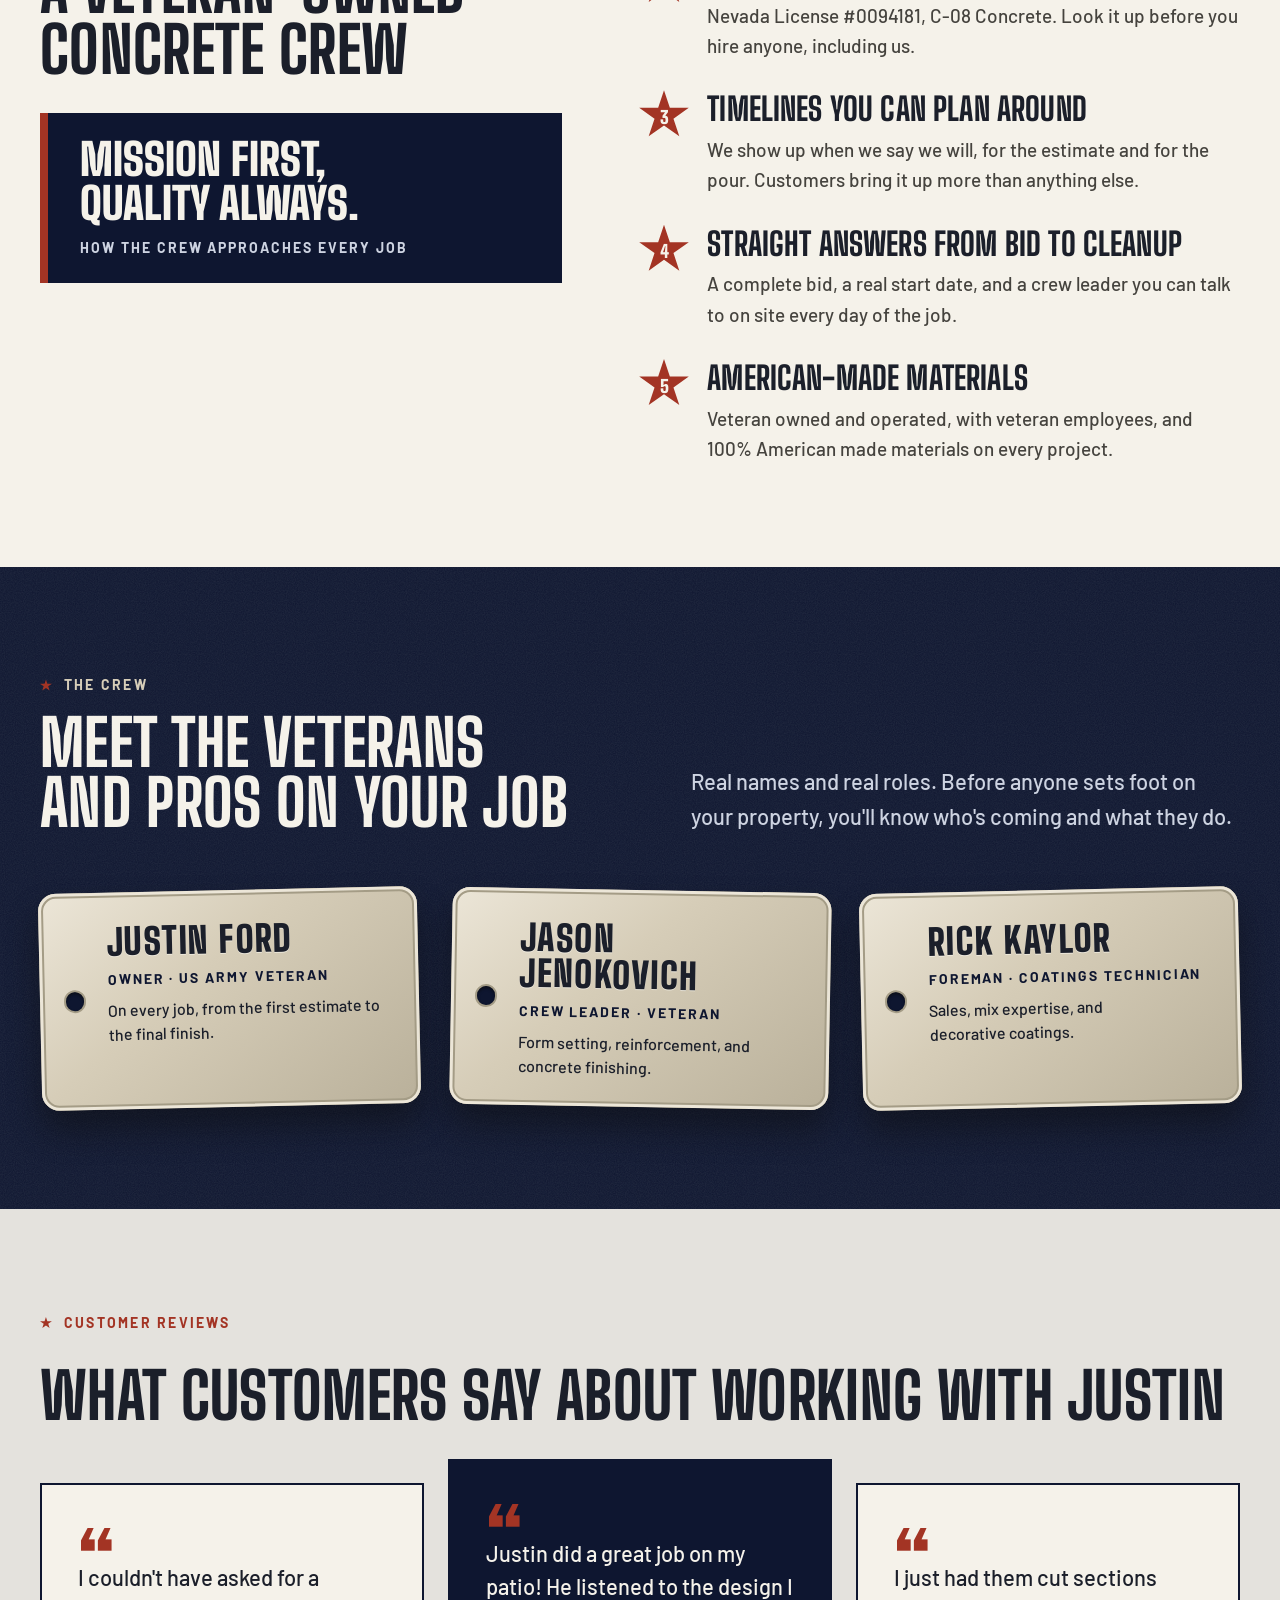
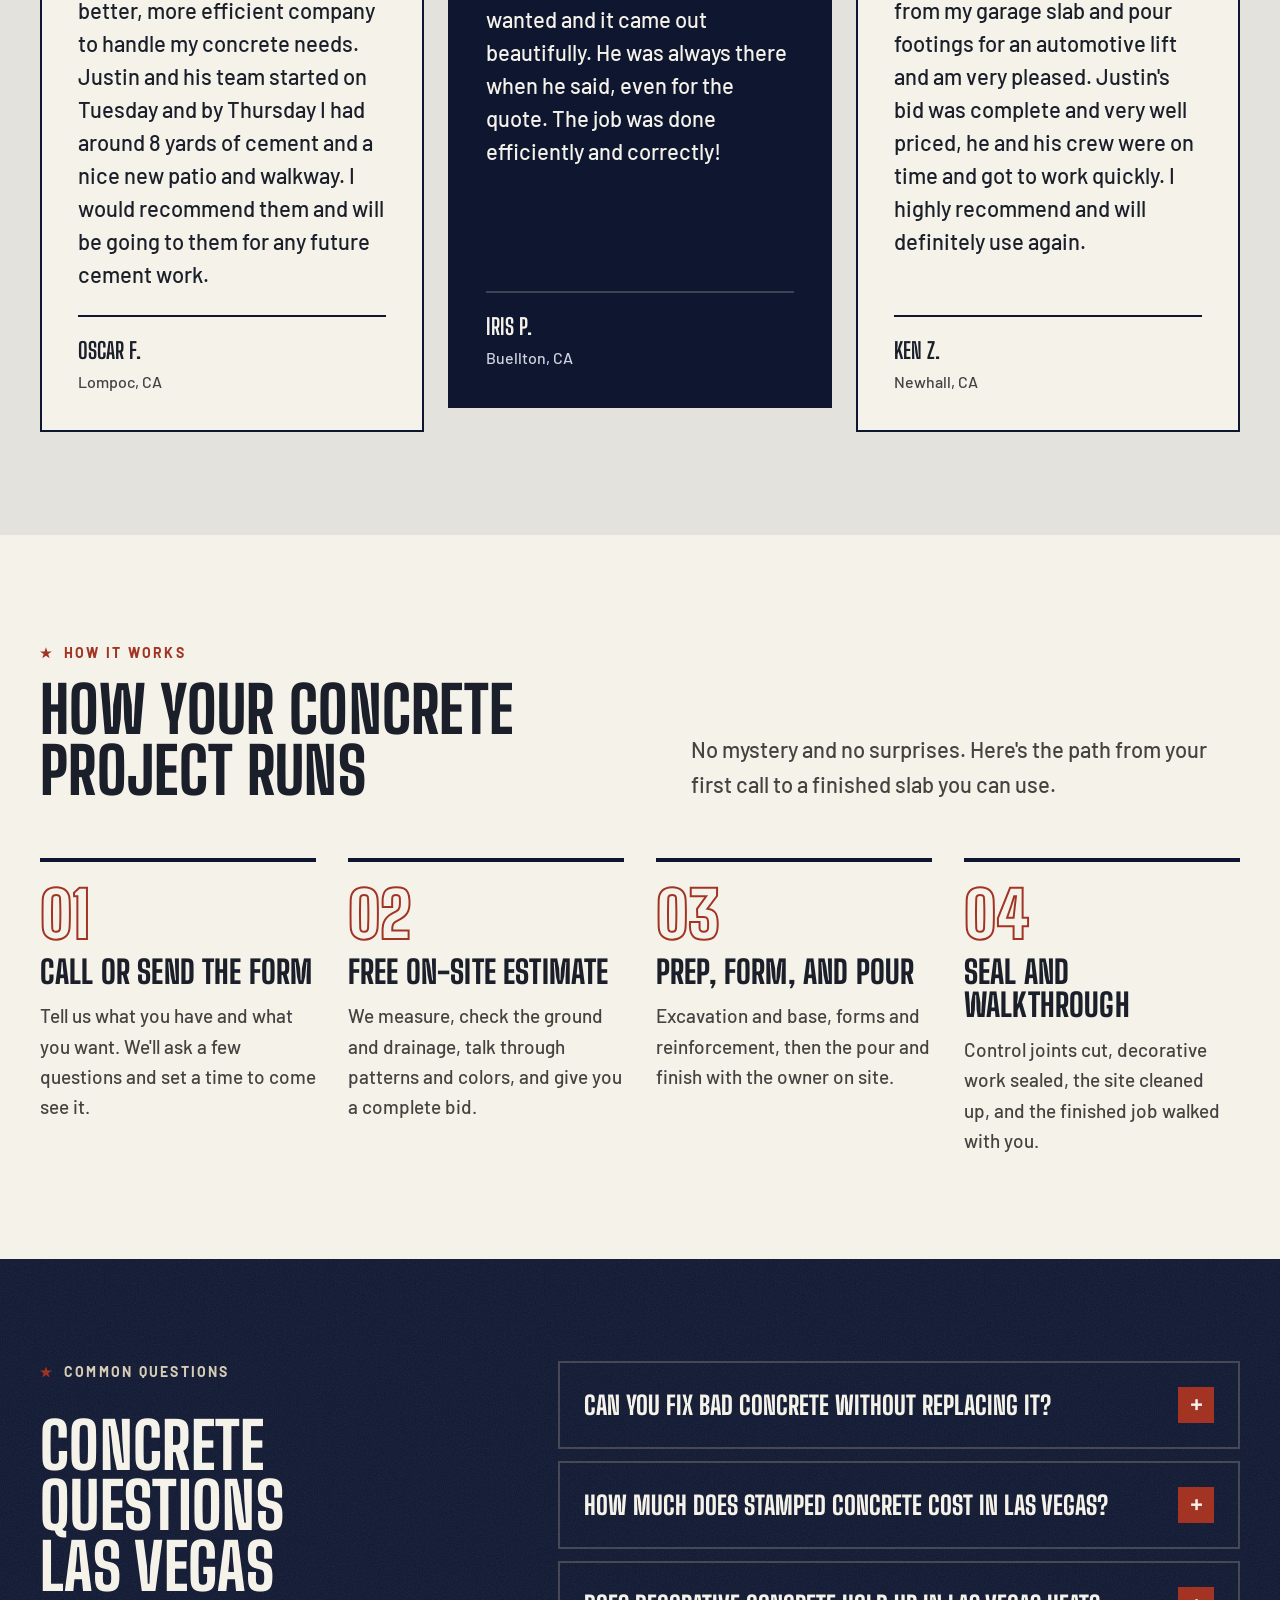
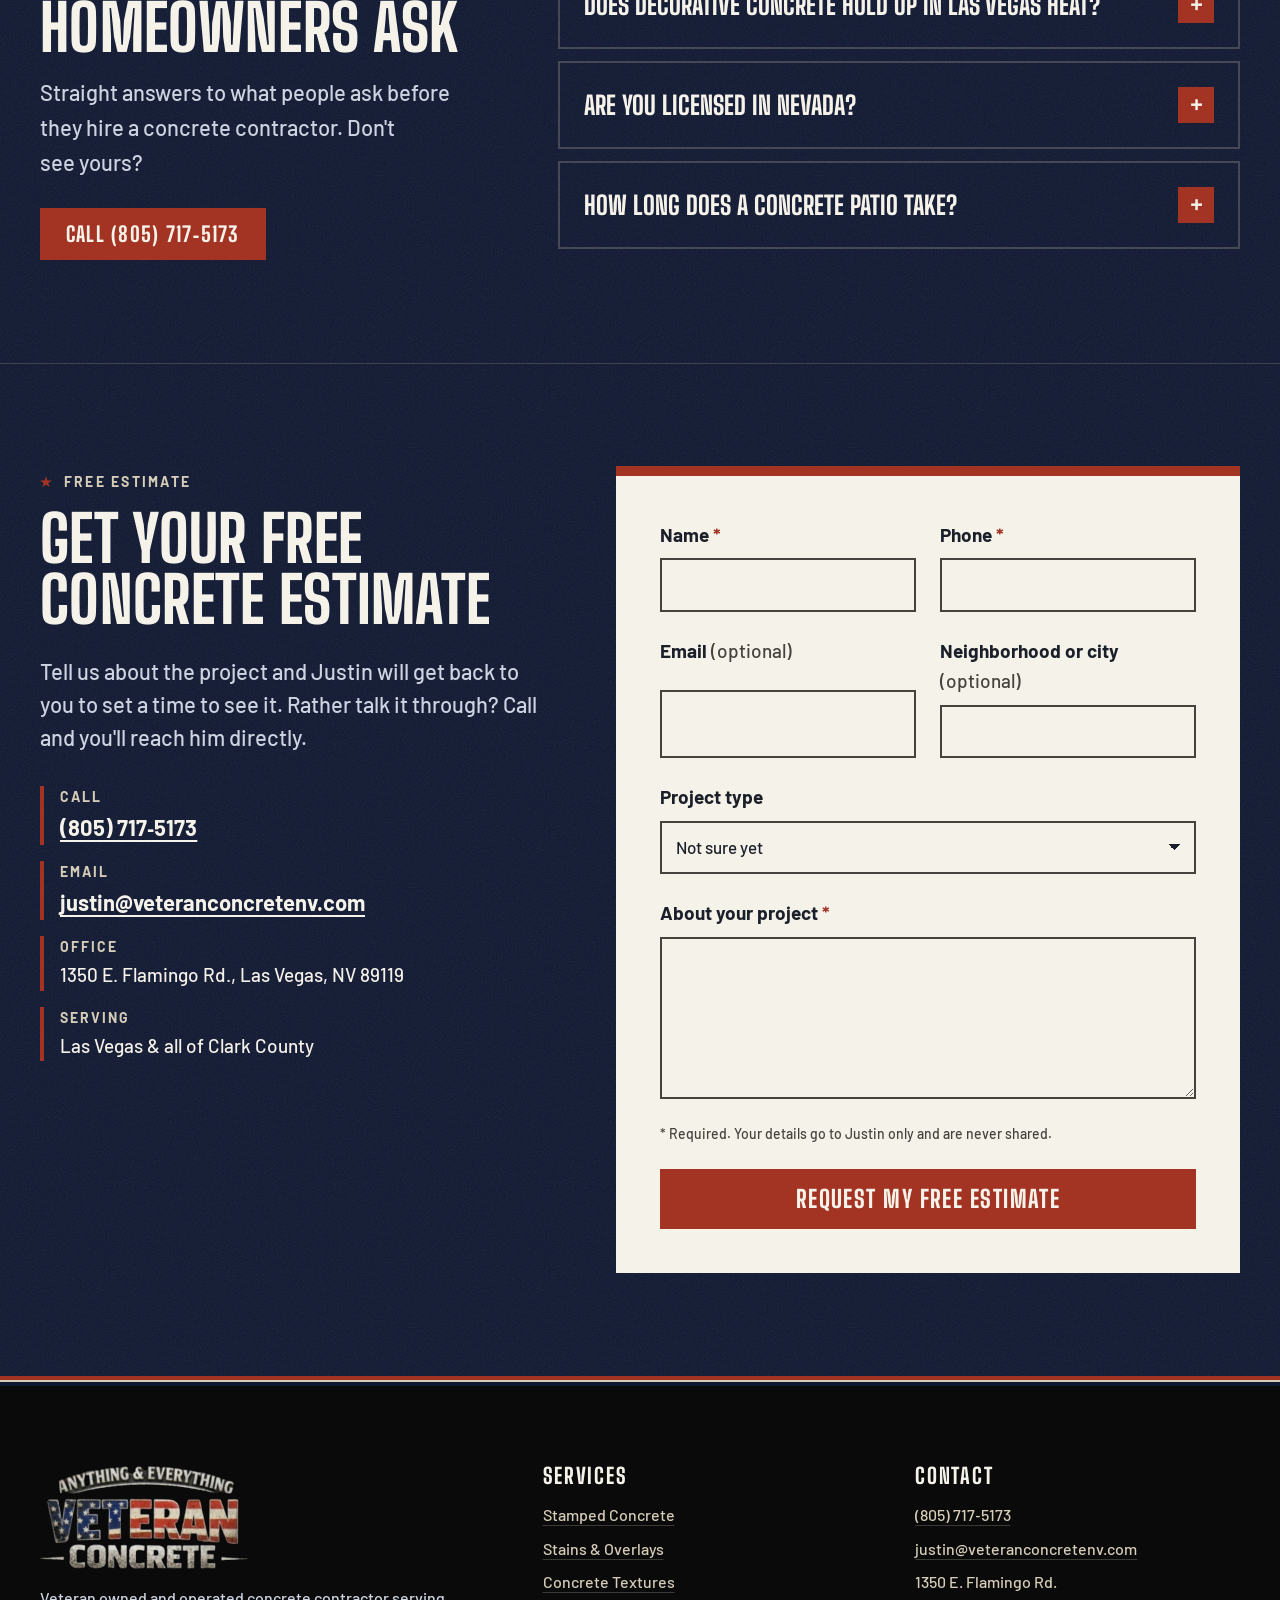
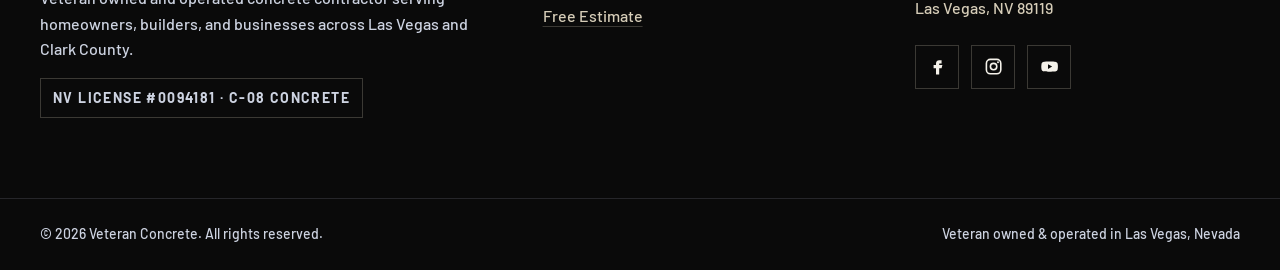
==== commit 819126fc: "Style the also-handled list as a riveted plate like the hero record card Co-Authored-By: Claude Opus" ====
--- a/index.html
+++ b/index.html
@@ -219,10 +219,10 @@
             </div>
           </div>
 
-          <aside class="record" aria-labelledby="record-title">
-            <div class="record__head">
-              <h2 id="record-title" class="record__title">On the record</h2>
-              <span class="record__stars" aria-hidden="true"></span>
+          <aside class="record plate" aria-labelledby="record-title">
+            <div class="plate__head">
+              <h2 id="record-title" class="plate__title">On the record</h2>
+              <span class="plate__stars" aria-hidden="true"></span>
             </div>
             <dl class="record__list">
               <div>
@@ -371,8 +371,11 @@
             </li>
           </ul>
 
-          <div class="also" data-reveal>
-            <h3 class="also__title">Also on the job list</h3>
+          <div class="also plate" data-reveal>
+            <div class="plate__head also__head">
+              <h3 class="plate__title">Also on the job list</h3>
+              <span class="plate__stars" aria-hidden="true"></span>
+            </div>
             <ul class="also__list">
               <li>Concrete driveways</li>
               <li>Patios and walkways</li>
--- a/css/tokens.css
+++ b/css/tokens.css
@@ -4,6 +4,7 @@
   /* Color */
   --black: #0a0a0a; /* matches the logo's black field; header, menu, footer */
   --ink: #0e1630;
+  --star-blue: #16244f; /* hero background star only */
   --red: #a33424;
   --red-deep: #842819; /* hover shade of --red only, never text */
   --parchment: #d6cdb8;
--- a/css/home.css
+++ b/css/home.css
@@ -13,9 +13,9 @@
   right: -12vw;
   width: min(70vw, 52rem);
   aspect-ratio: 1;
-  background: var(--black);
+  background: var(--star-blue);
   clip-path: var(--star);
-  opacity: 0.45;
+  opacity: 0.55;
   transform: translateY(-50%) rotate(-8deg);
   pointer-events: none;
 }
@@ -42,10 +42,9 @@
   }
 }
 
-/* "On the record" plate */
-.record {
+/* Riveted parchment plate: the hero "On the record" card and the also-handled list. */
+.plate {
   position: relative;
-  padding: clamp(1.5rem, 3vw, 2.25rem);
   background:
     radial-gradient(circle at 1rem 1rem, #9e9784 0 0.3rem, transparent 0.35rem),
     radial-gradient(circle at calc(100% - 1rem) 1rem, #9e9784 0 0.3rem, transparent 0.35rem),
@@ -59,7 +58,11 @@
     0 2rem 3rem rgb(10 10 10 / 40%);
 }
 
-.record__head {
+.record {
+  padding: clamp(1.5rem, 3vw, 2.25rem);
+}
+
+.plate__head {
   display: flex;
   align-items: center;
   justify-content: space-between;
@@ -69,17 +72,17 @@
   border-bottom: 3px solid var(--text);
 }
 
-.record__title {
+.plate__title {
   font-size: clamp(1.75rem, 2vw + 1rem, 2.25rem);
 }
 
-.record__stars {
+.plate__stars {
   display: flex;
   gap: 0.3rem;
 }
 
-.record__stars::before,
-.record__stars::after {
+.plate__stars::before,
+.plate__stars::after {
   content: "";
   width: 1.1rem;
   height: 1.1rem;
@@ -152,16 +155,22 @@
 /* ---------- Services: also-handled list ---------- */
 .also {
   display: grid;
-  gap: var(--space-5);
-  margin-top: clamp(2.5rem, 5vw, 4rem);
+  gap: var(--space-4);
+  margin: clamp(3rem, 6vw, 4.5rem) 9px 9px;
   padding: clamp(1.5rem, 3vw, 2.5rem);
-  border: 2px solid var(--ink);
-  background: var(--paper);
+  box-shadow:
+    0 0 0 6px var(--ink),
+    0 0 0 9px var(--red),
+    0 1.25rem 2.5rem rgb(10 10 10 / 18%);
+}
+
+.also__head {
+  margin-bottom: 0;
 }
 
 .also__list {
   display: grid;
-  gap: var(--space-3) var(--space-6);
+  column-gap: var(--space-6);
   list-style: none;
 }
 
@@ -169,7 +178,10 @@
   display: flex;
   align-items: baseline;
   gap: var(--space-3);
-  font-weight: 600;
+  padding-block: var(--space-3);
+  border-bottom: 1px dashed #8f8874;
+  font-weight: 700;
+  line-height: 1.35;
 }
 
 .also__list li::before {
@@ -182,12 +194,18 @@
 }
 
 .also__note {
+  max-width: none;
+  padding-top: var(--space-2);
+  font-size: var(--fs-sm);
   color: var(--steel);
 }
 
 .also__note a {
   font-weight: 700;
-  color: var(--red);
+  color: var(--text);
+  text-decoration-color: var(--red);
+  text-decoration-thickness: 2px;
+  text-underline-offset: 0.2em;
 }
 
 @media (width >= 40rem) {
@@ -197,17 +215,8 @@
 }
 
 @media (width >= 64rem) {
-  .also {
-    grid-template-columns: 14rem 1fr;
-    align-items: start;
-  }
-
   .also__list {
     grid-template-columns: repeat(4, 1fr);
-  }
-
-  .also__note {
-    grid-column: 2;
   }
 }
 
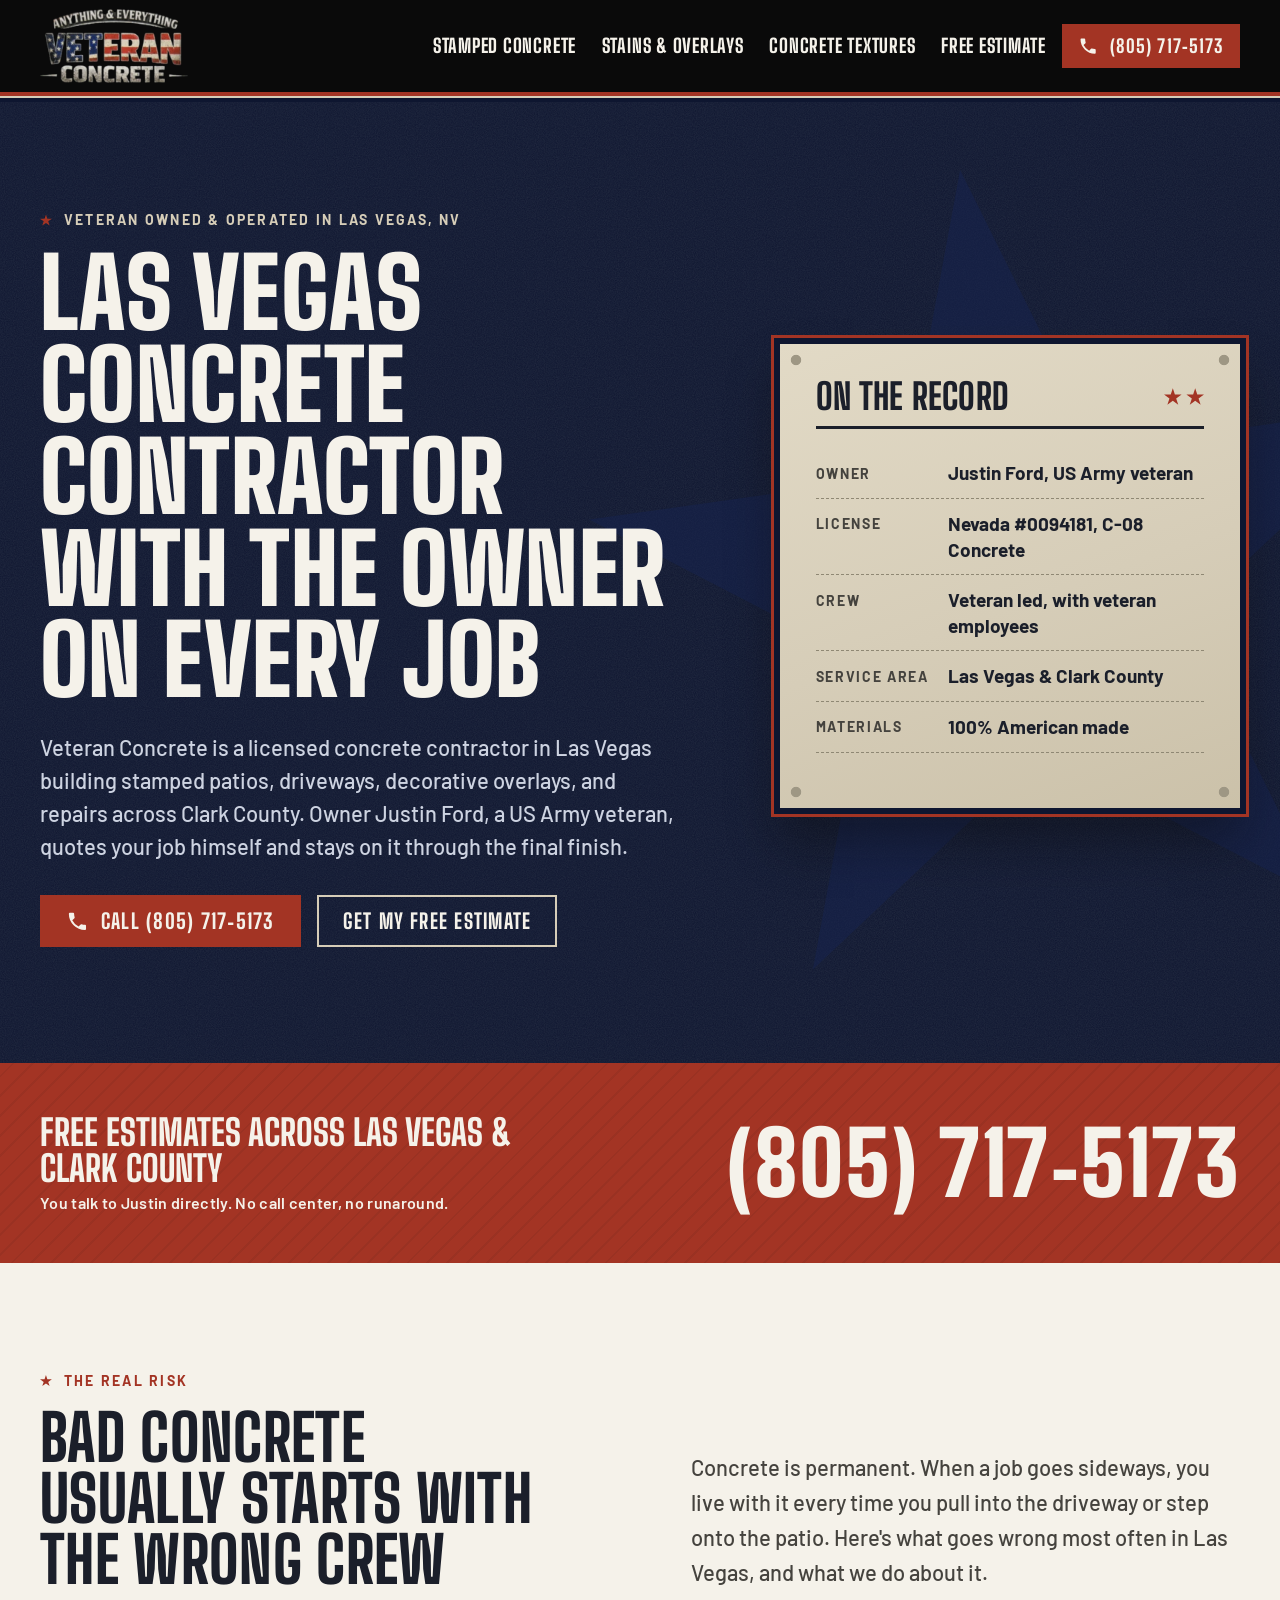
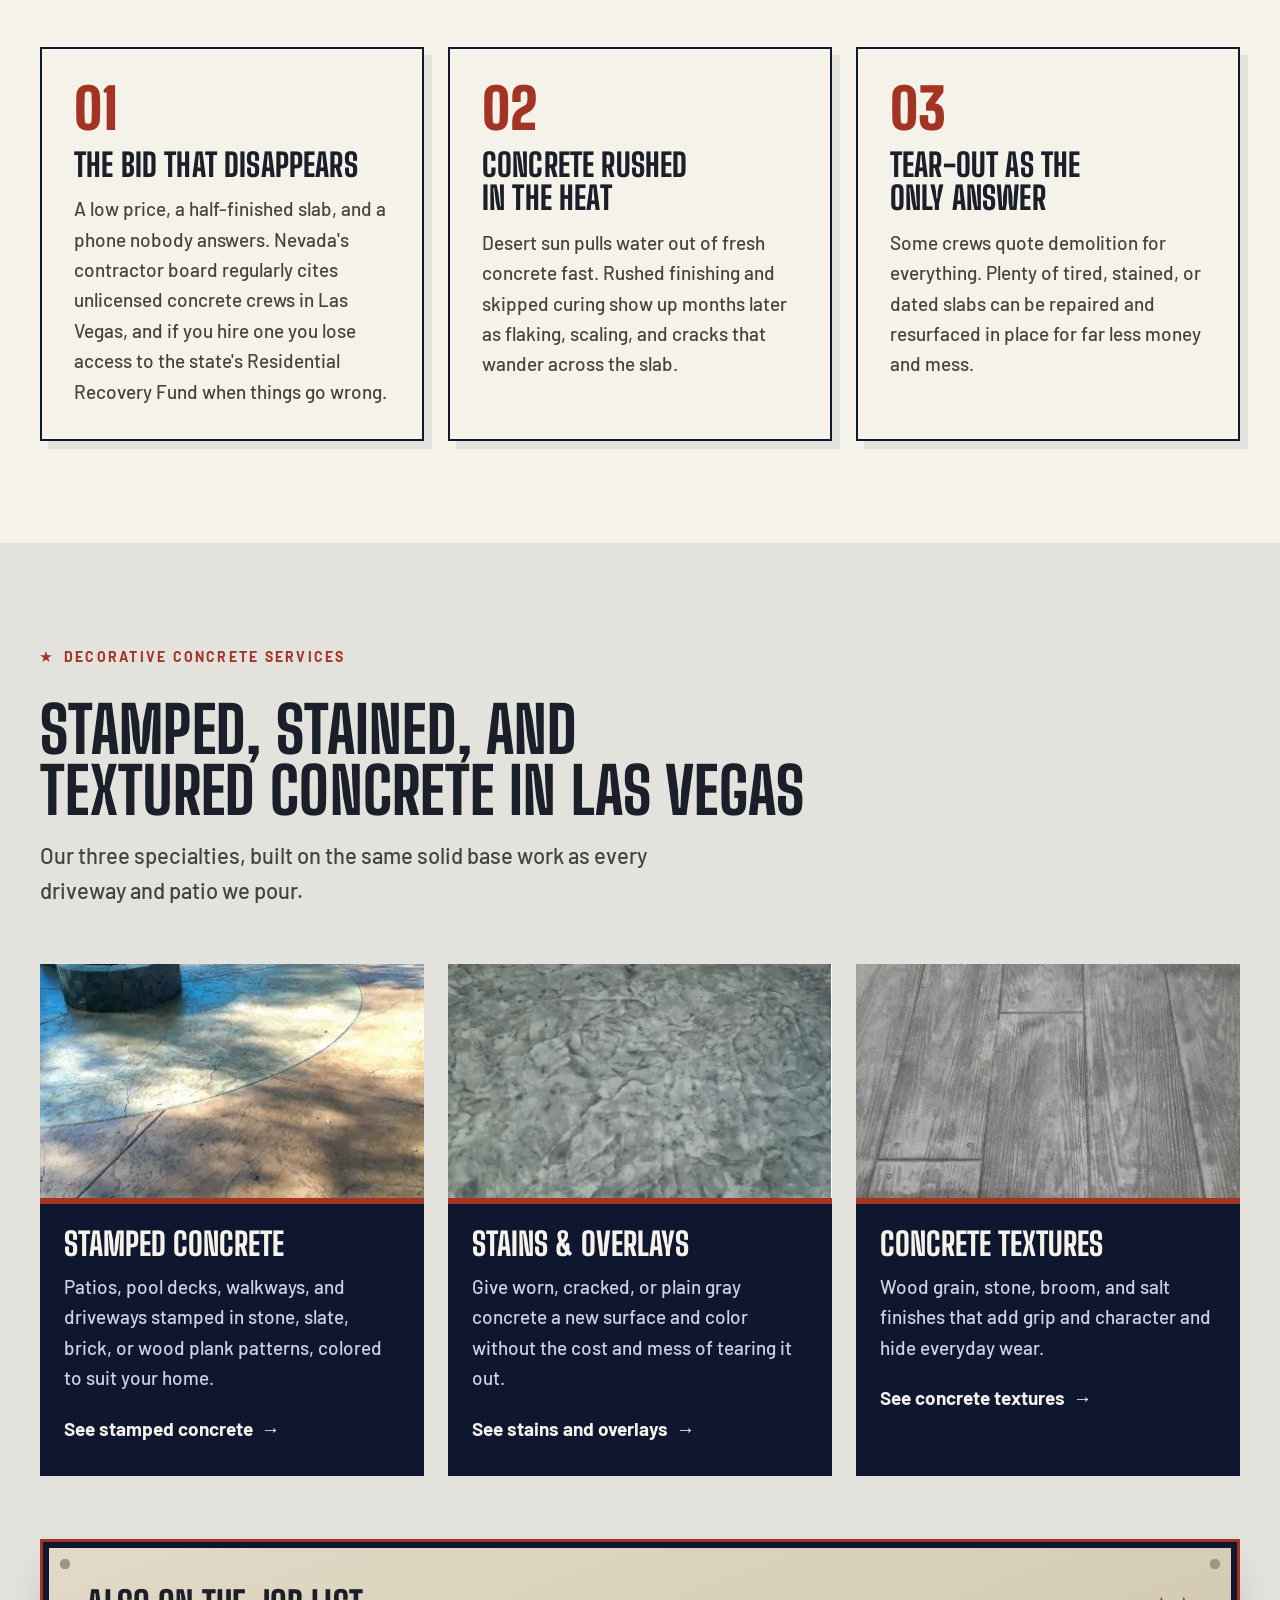
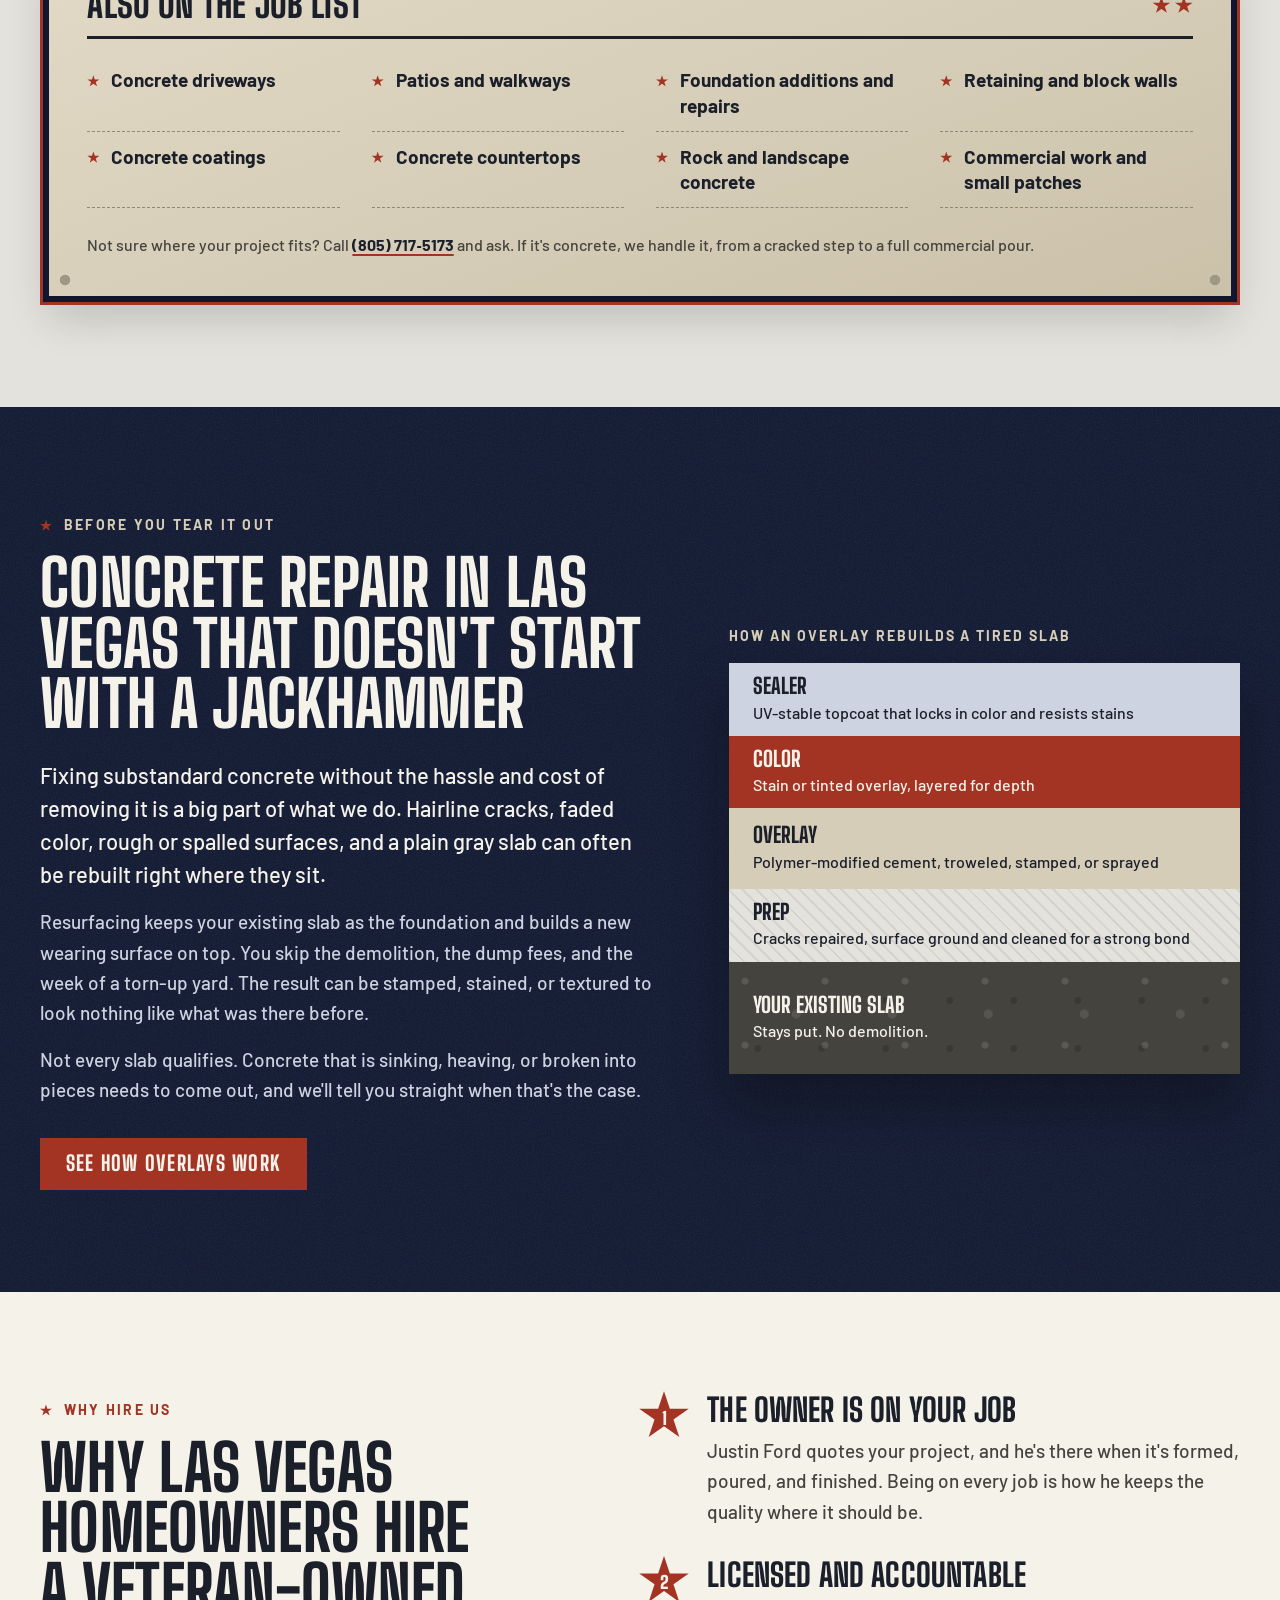
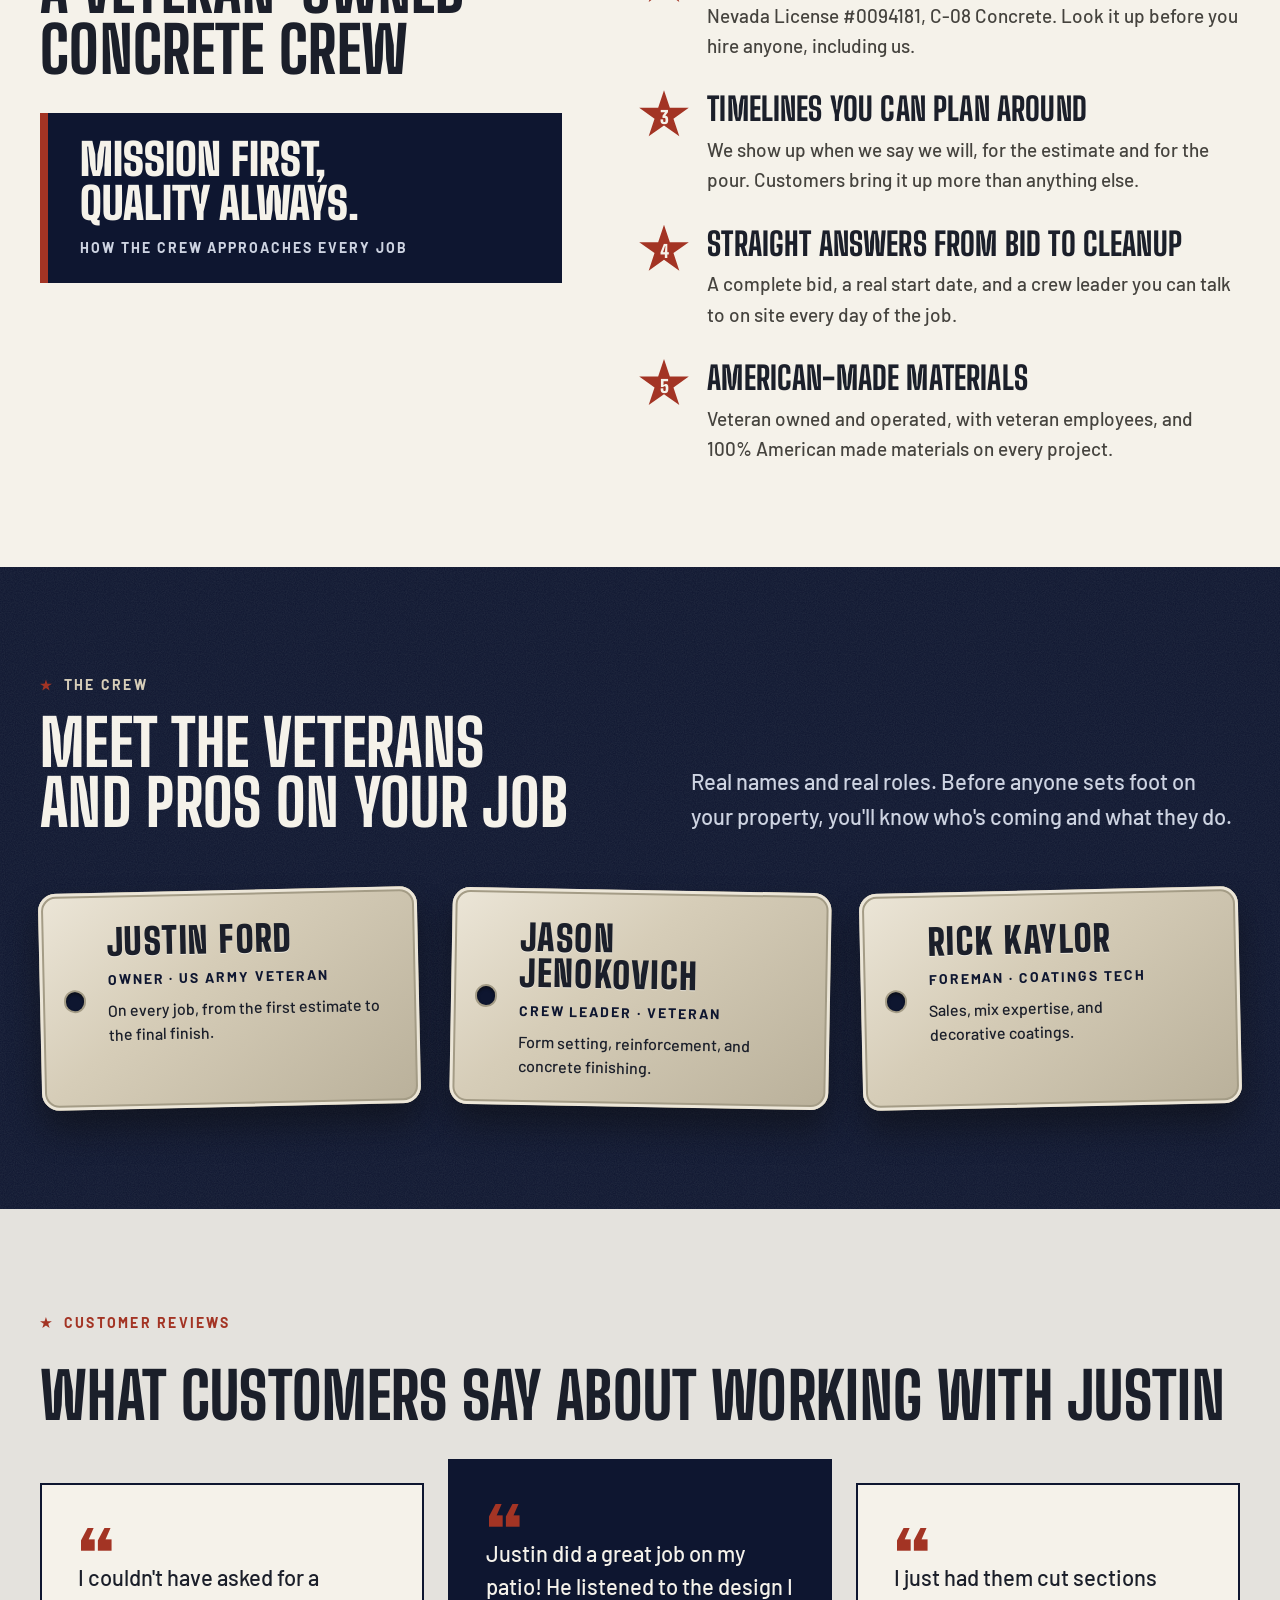
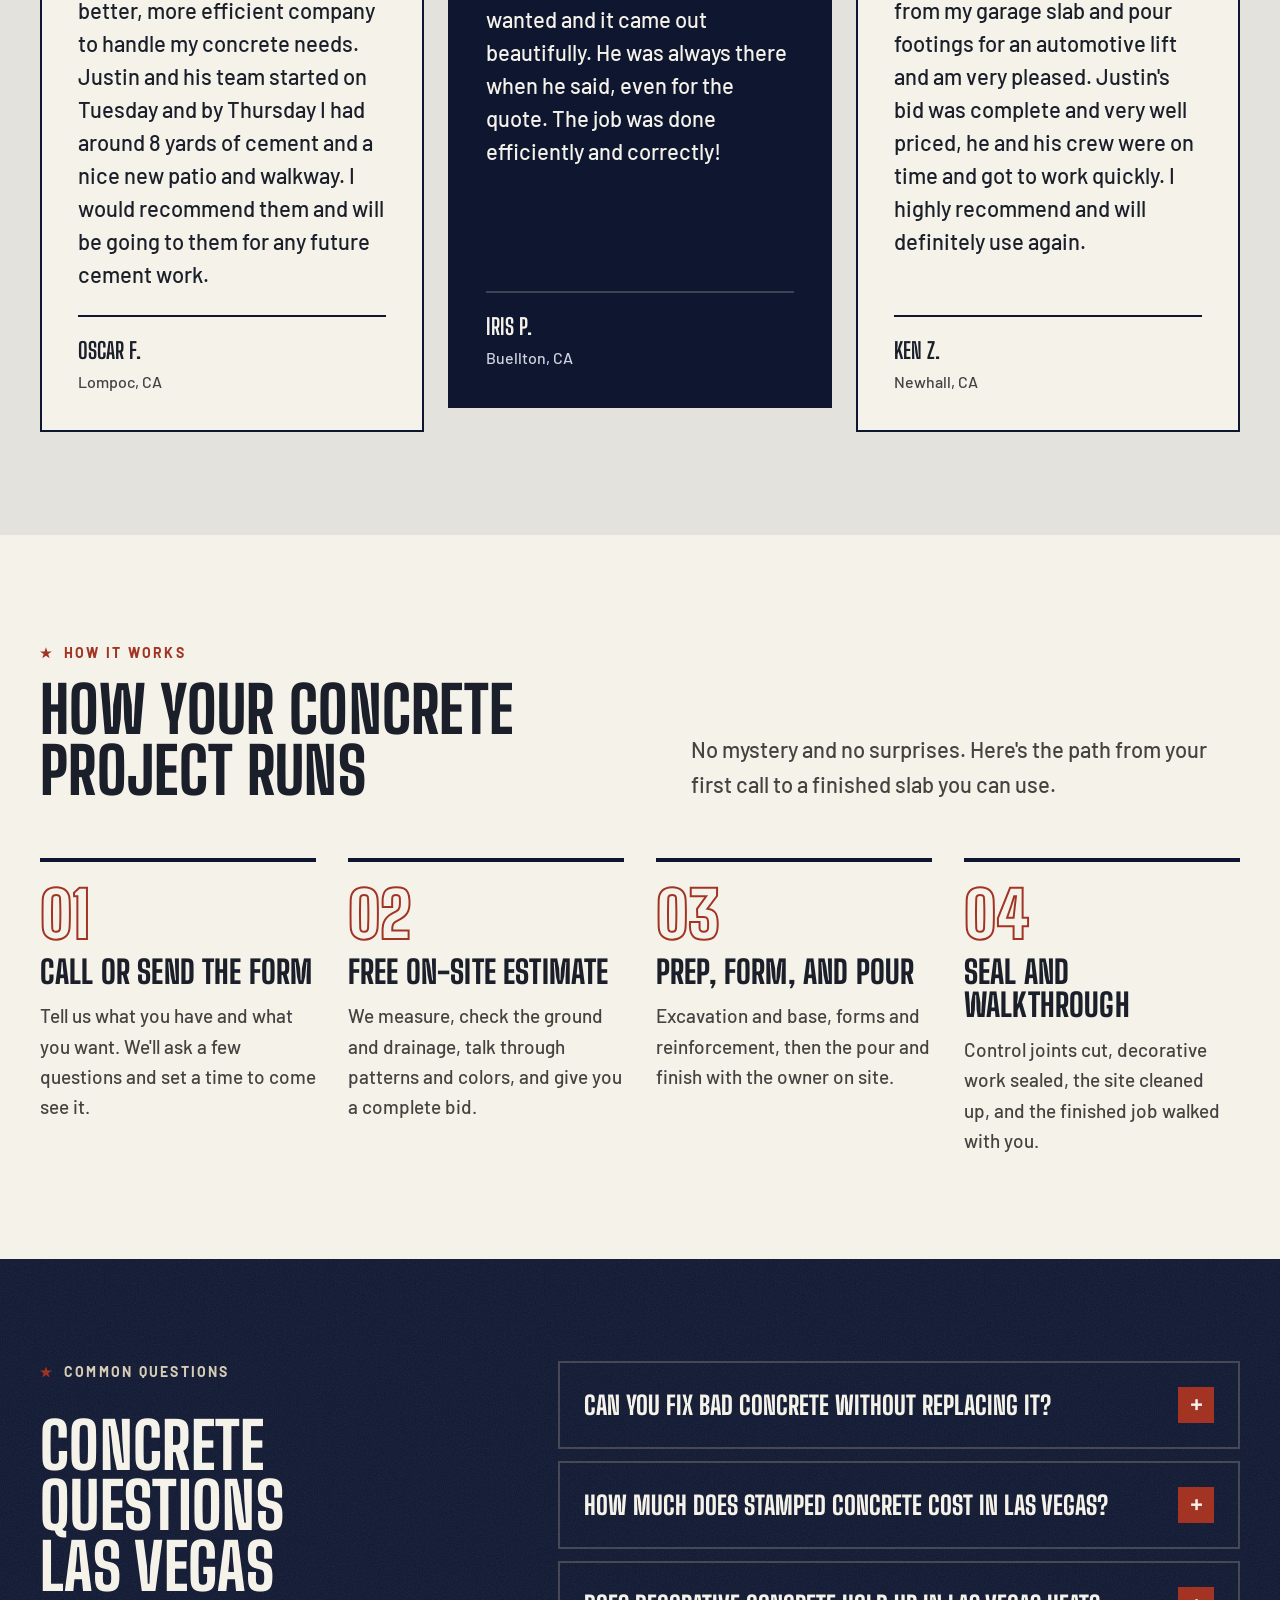
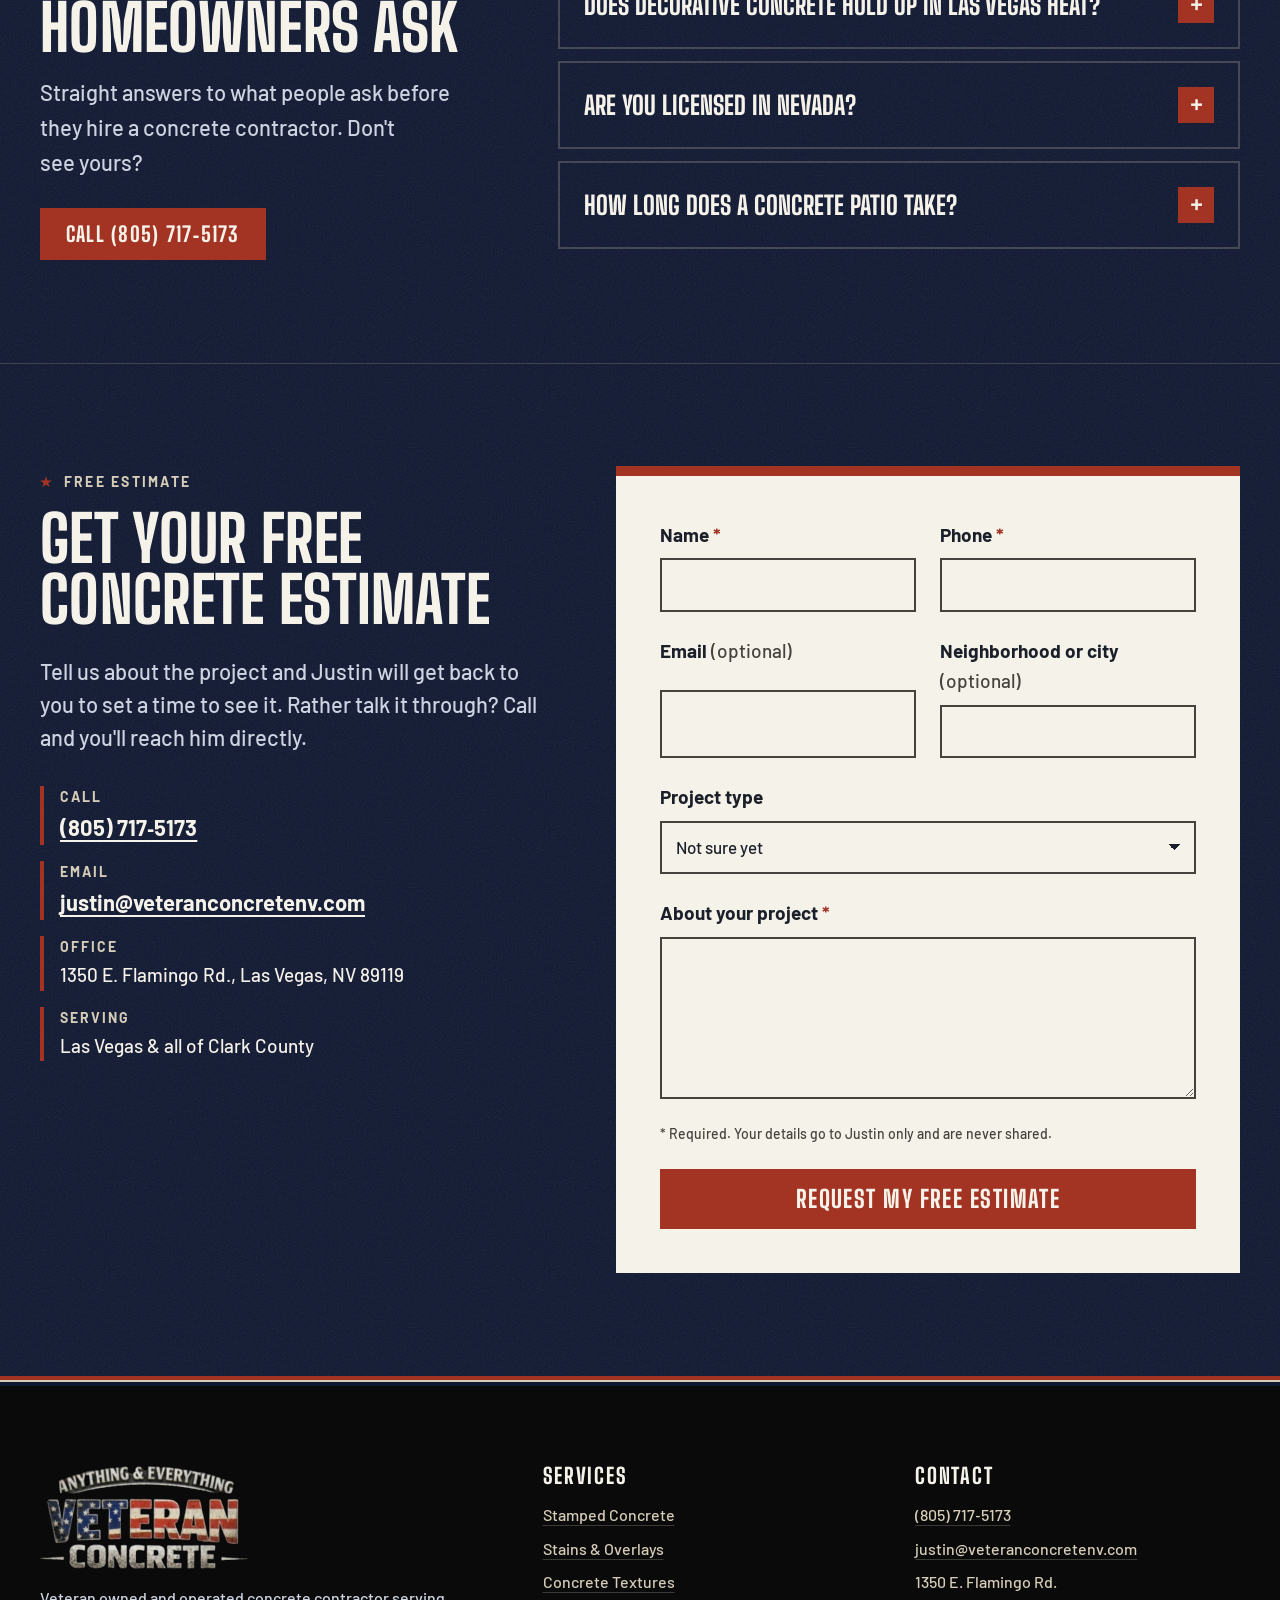
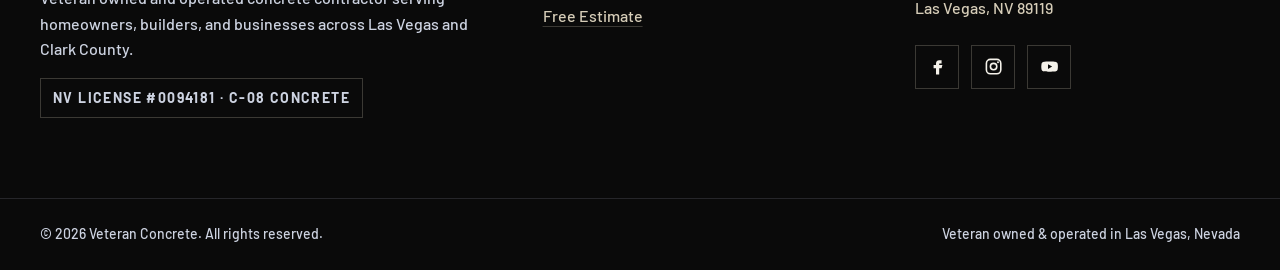
==== commit d9cbd9d2: "Shorten Rick's role to Coatings Tech Co-Authored-By: Claude Opus 5.5 <noreply@anthropic.com>" ====
--- a/index.html
+++ b/index.html
@@ -510,7 +510,7 @@
             </li>
             <li class="tag" data-reveal>
               <p class="tag__name">Rick Kaylor</p>
-              <p class="tag__role">Foreman &middot; Coatings Technician</p>
+              <p class="tag__role">Foreman &middot; Coatings Tech</p>
               <p class="tag__line">Sales, mix expertise, and decorative coatings.</p>
             </li>
           </ul>
--- a/css/home.css
+++ b/css/home.css
@@ -369,6 +369,7 @@
 /* ---------- Crew dog tags ---------- */
 .tags {
   display: grid;
+  grid-auto-rows: 1fr; /* every tag matches the tallest, whatever wraps */
   gap: var(--space-6);
   list-style: none;
 }
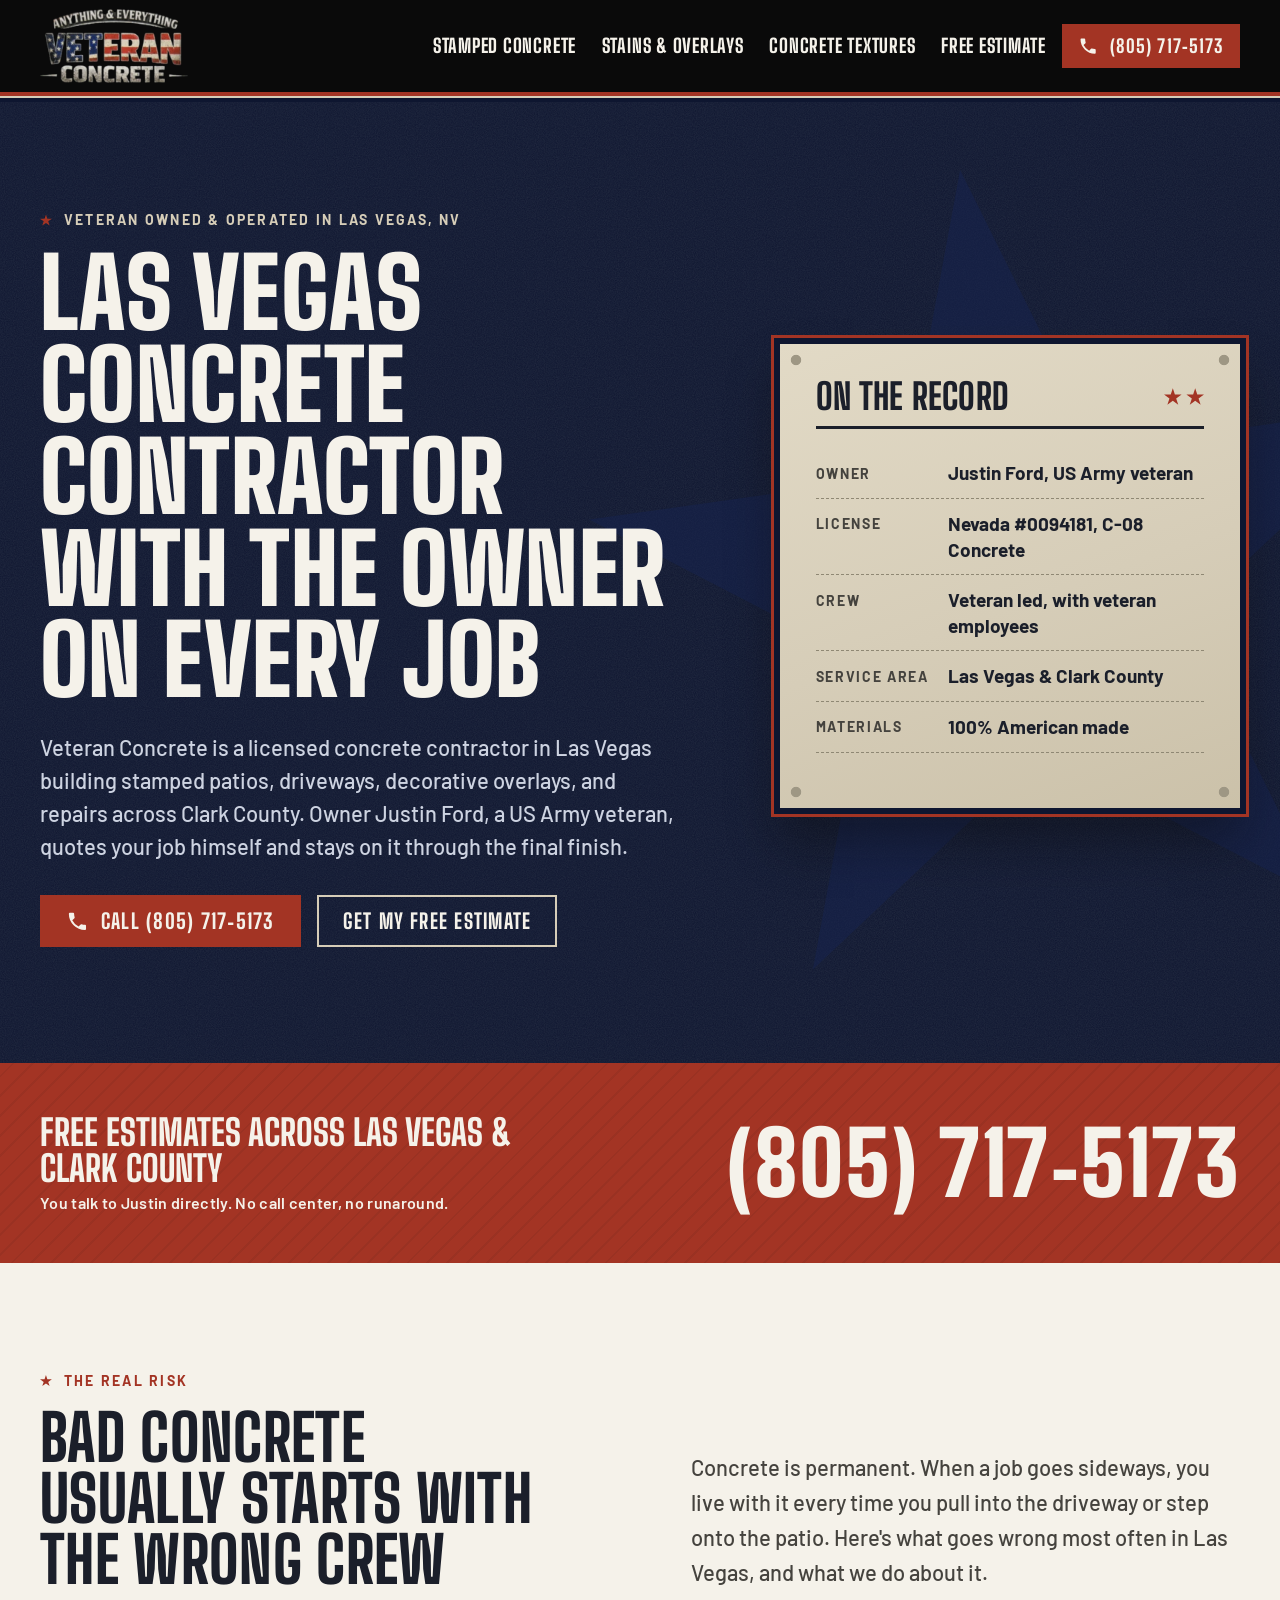
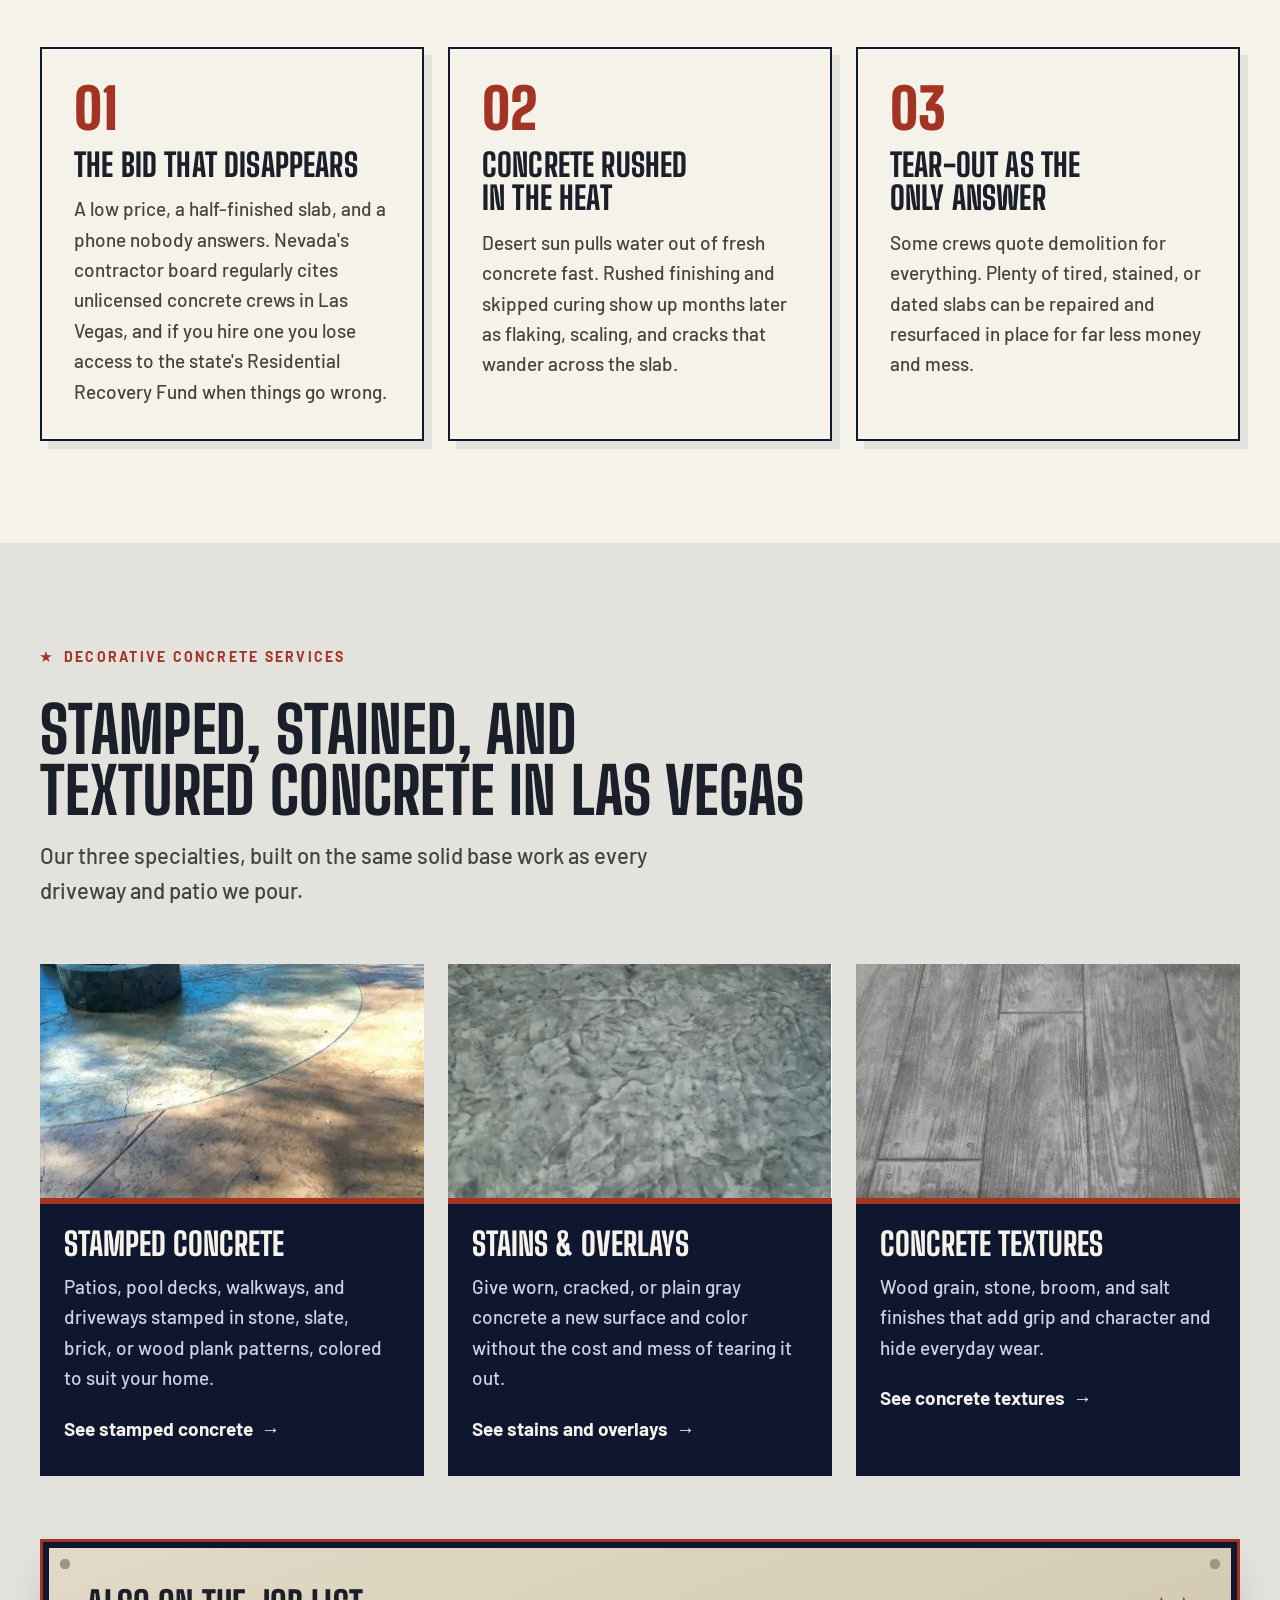
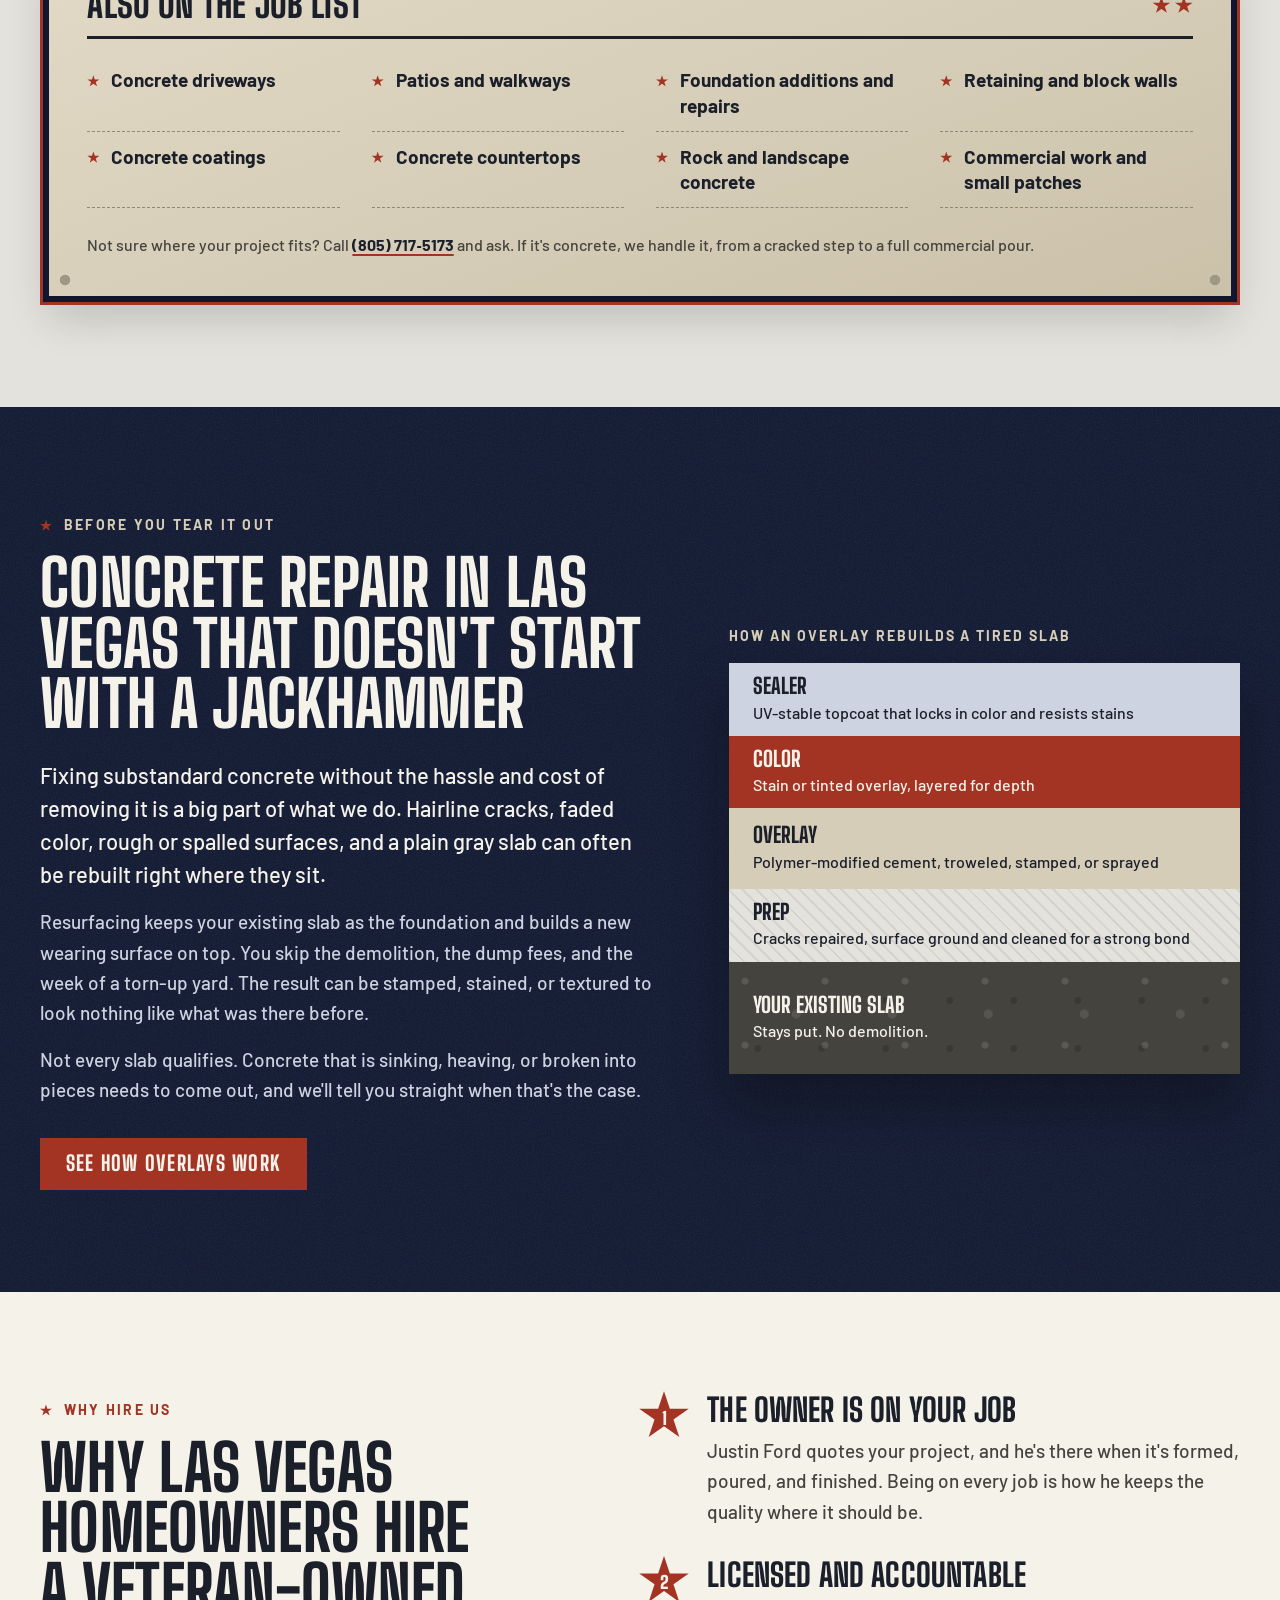
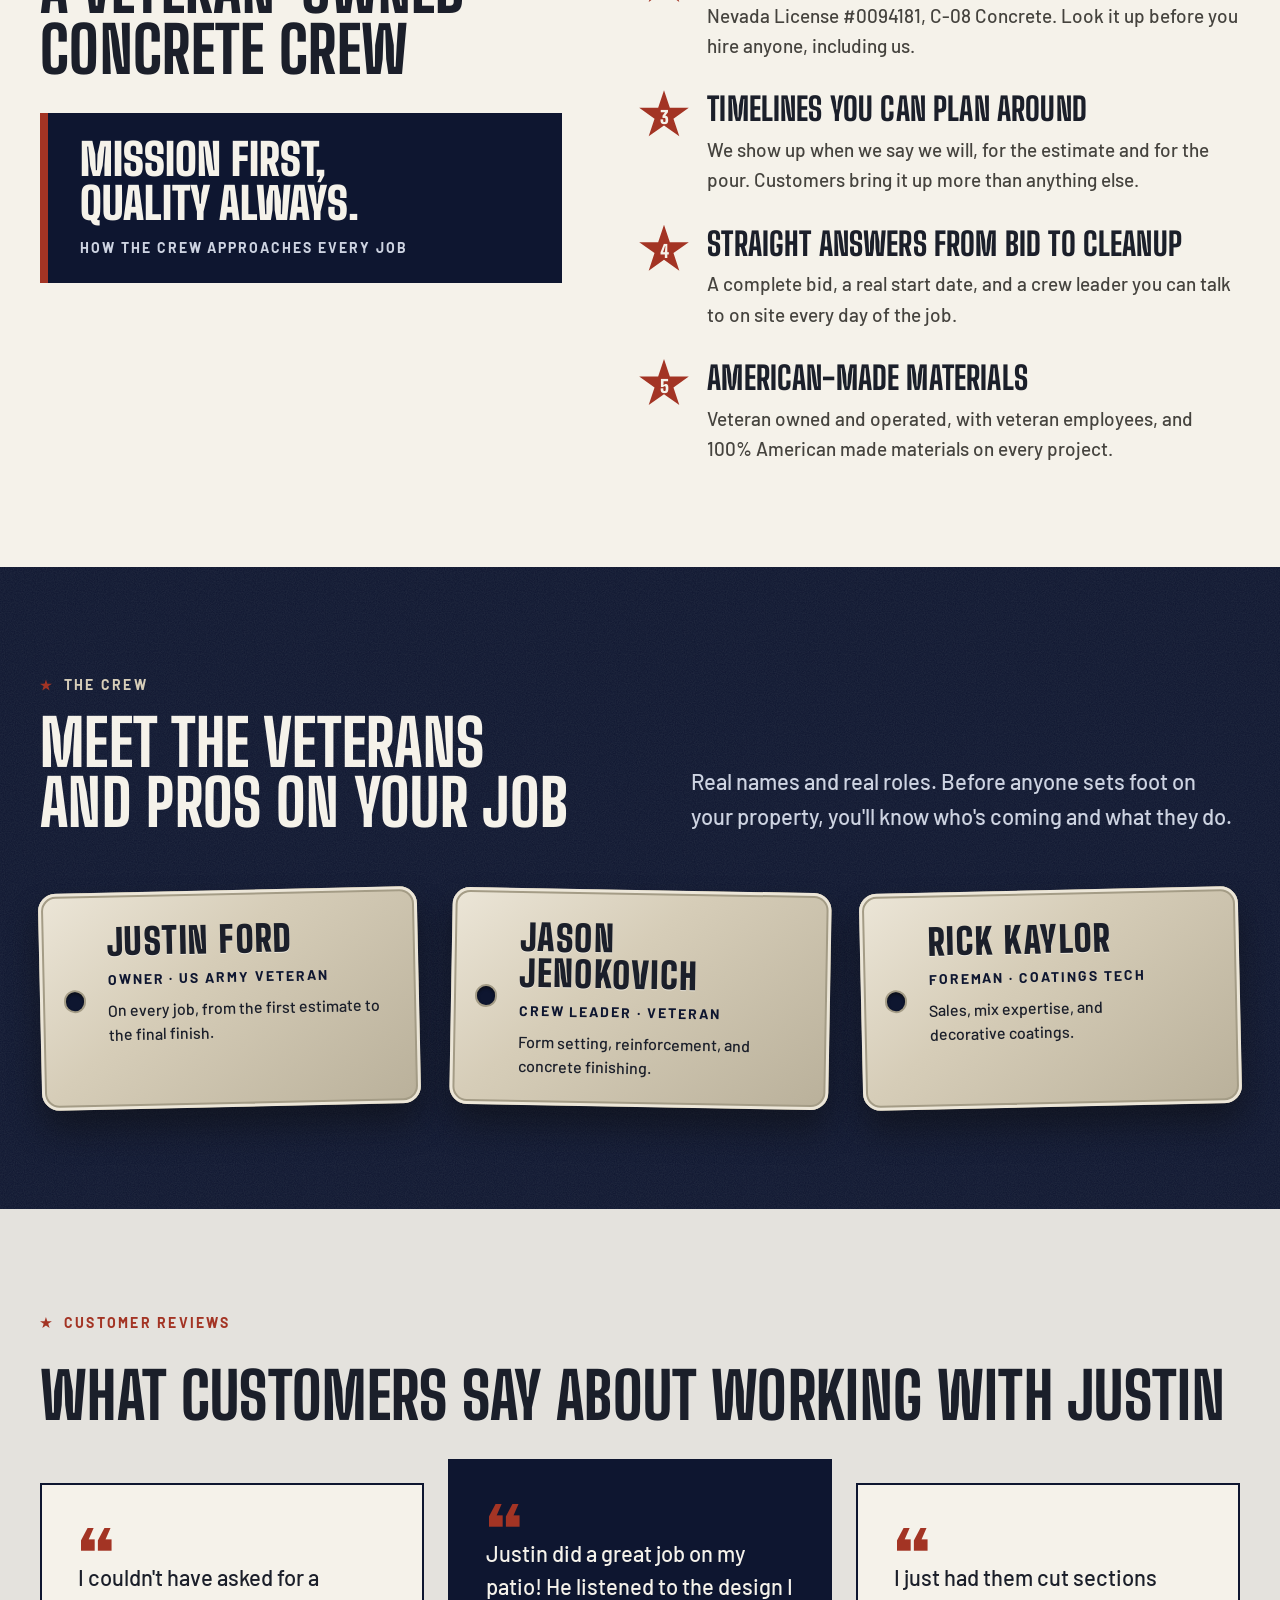
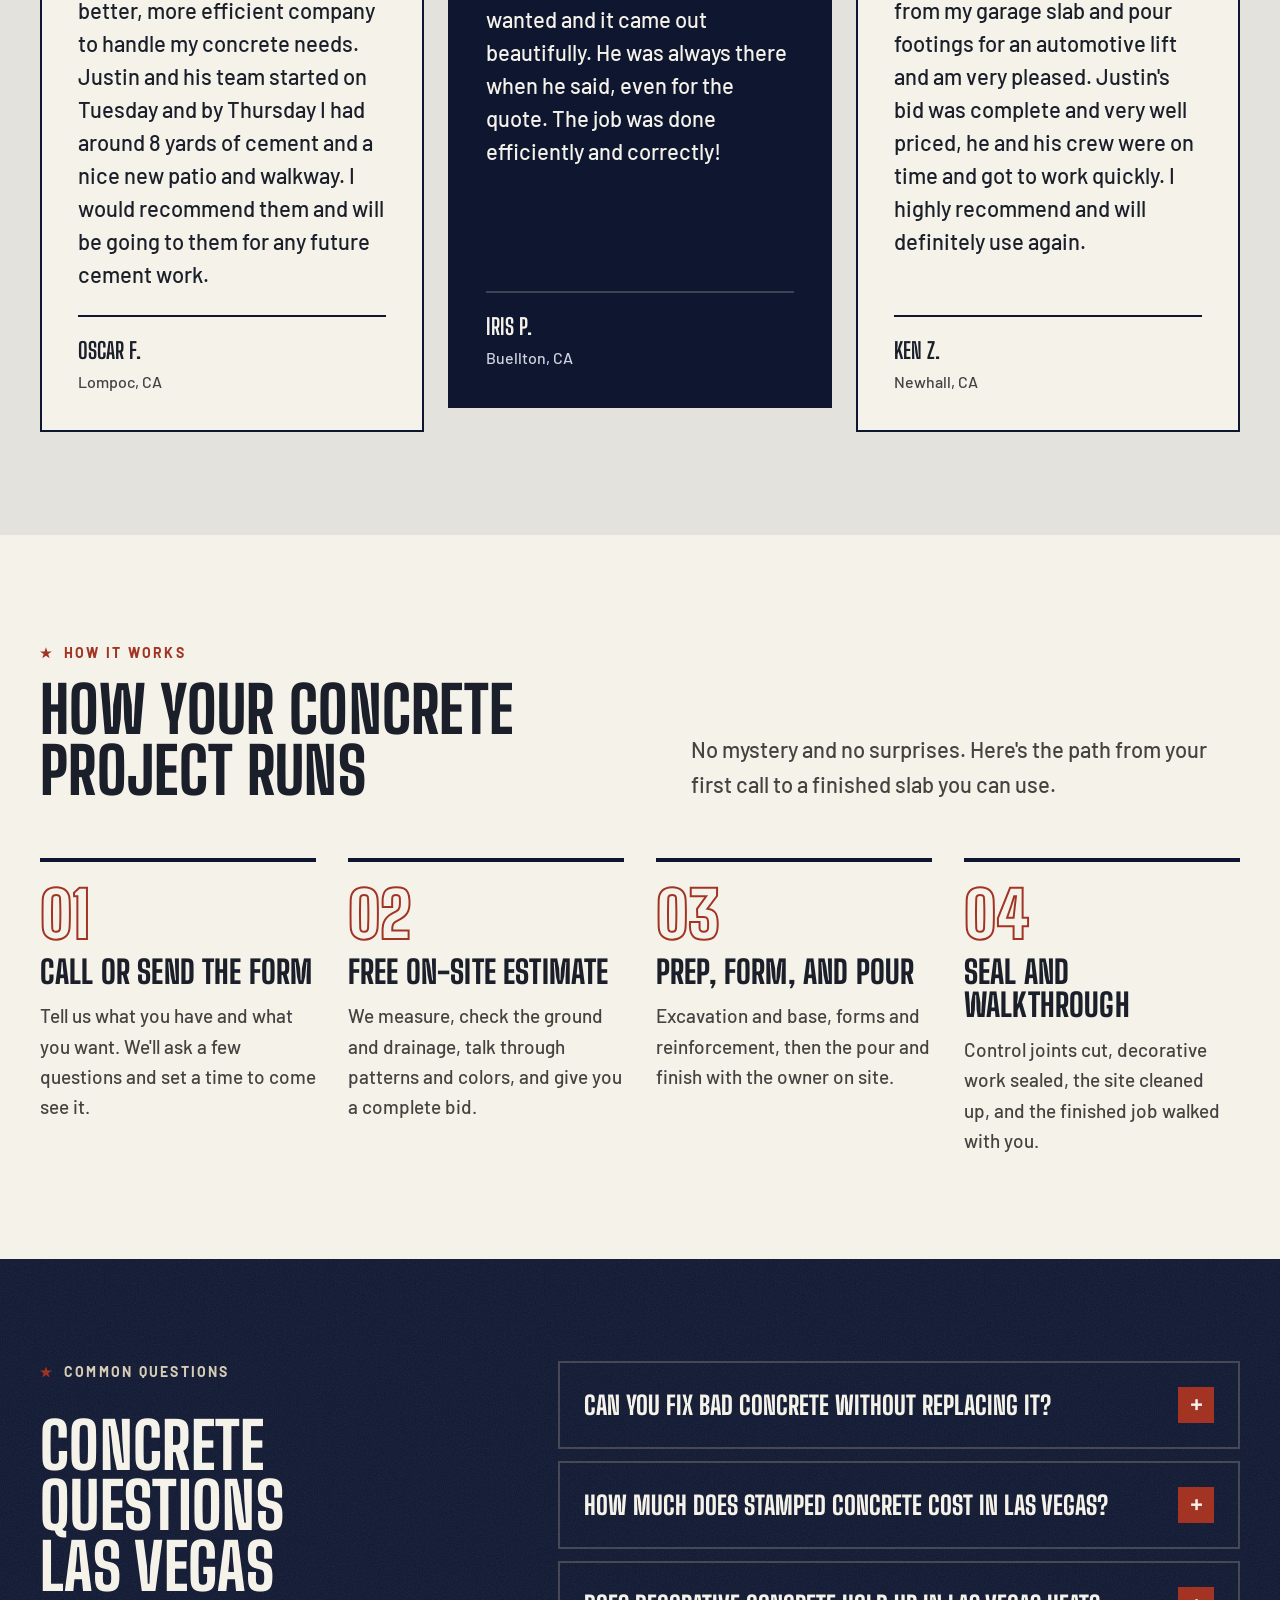
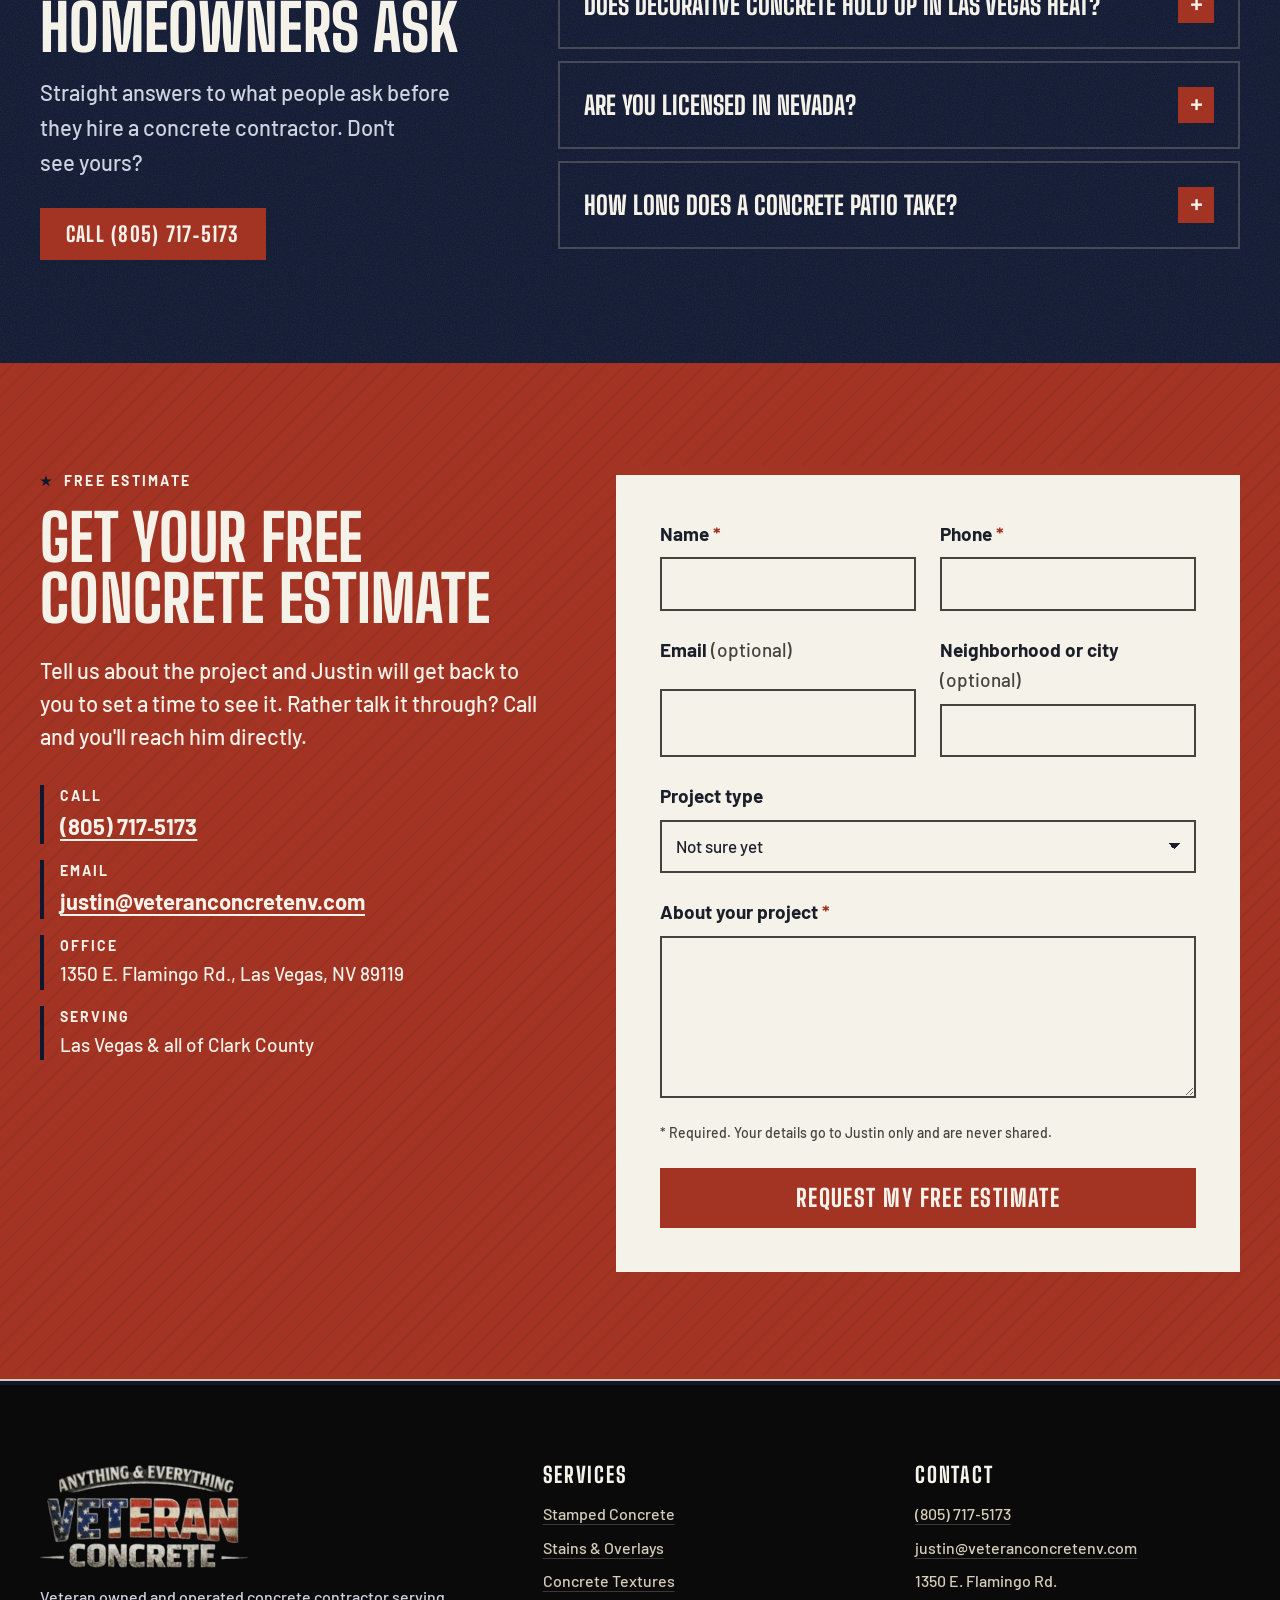
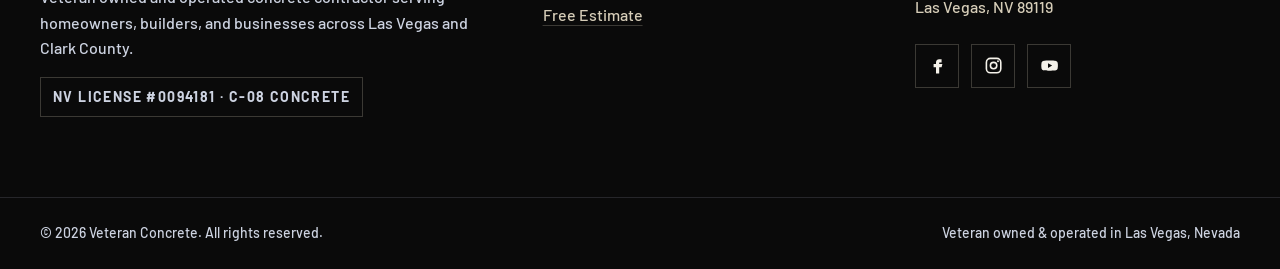
==== commit 9922a6f1: "Red estimate section and red service-page CTAs to break up the dark run Co-Authored-By: Claude Opus " ====
--- a/index.html
+++ b/index.html
@@ -663,7 +663,7 @@
       </section>
 
       <!-- CTA: ESTIMATE FORM -->
-      <section class="section section--ink estimate" id="estimate" aria-labelledby="estimate-title">
+      <section class="section section--red estimate" id="estimate" aria-labelledby="estimate-title">
         <div class="wrap estimate__grid">
           <div class="estimate__copy">
             <p class="eyebrow">Free estimate</p>
--- a/css/base.css
+++ b/css/base.css
@@ -239,6 +239,38 @@
 
 .section--ink + .section--ink {
   border-top: 1px solid var(--line-dark);
+}
+
+.section--red {
+  position: relative;
+  background: var(--red);
+  color: var(--paper);
+  isolation: isolate;
+}
+
+.section--red::before {
+  content: "";
+  position: absolute;
+  inset: 0;
+  z-index: -1;
+  background: repeating-linear-gradient(-45deg, rgb(10 10 10 / 6%) 0 2px, transparent 2px 14px);
+  pointer-events: none;
+}
+
+.section--red .eyebrow {
+  color: var(--paper);
+}
+
+.section--red .eyebrow::before {
+  background: var(--ink);
+}
+
+.section--red .btn--red:not(.form__submit) {
+  background: var(--ink);
+}
+
+.section--red .btn--red:not(.form__submit):hover {
+  background: var(--black);
 }
 
 .section--ink::before {
--- a/css/home.css
+++ b/css/home.css
@@ -483,6 +483,15 @@
   text-underline-offset: 0.2em;
 }
 
+.section--red .estimate__copy .lead,
+.section--red .contact-list__label {
+  color: var(--paper);
+}
+
+.section--red .contact-list li {
+  border-left-color: var(--ink);
+}
+
 @media (width >= 64rem) {
   .estimate__grid {
     grid-template-columns: 1fr 1.25fr;
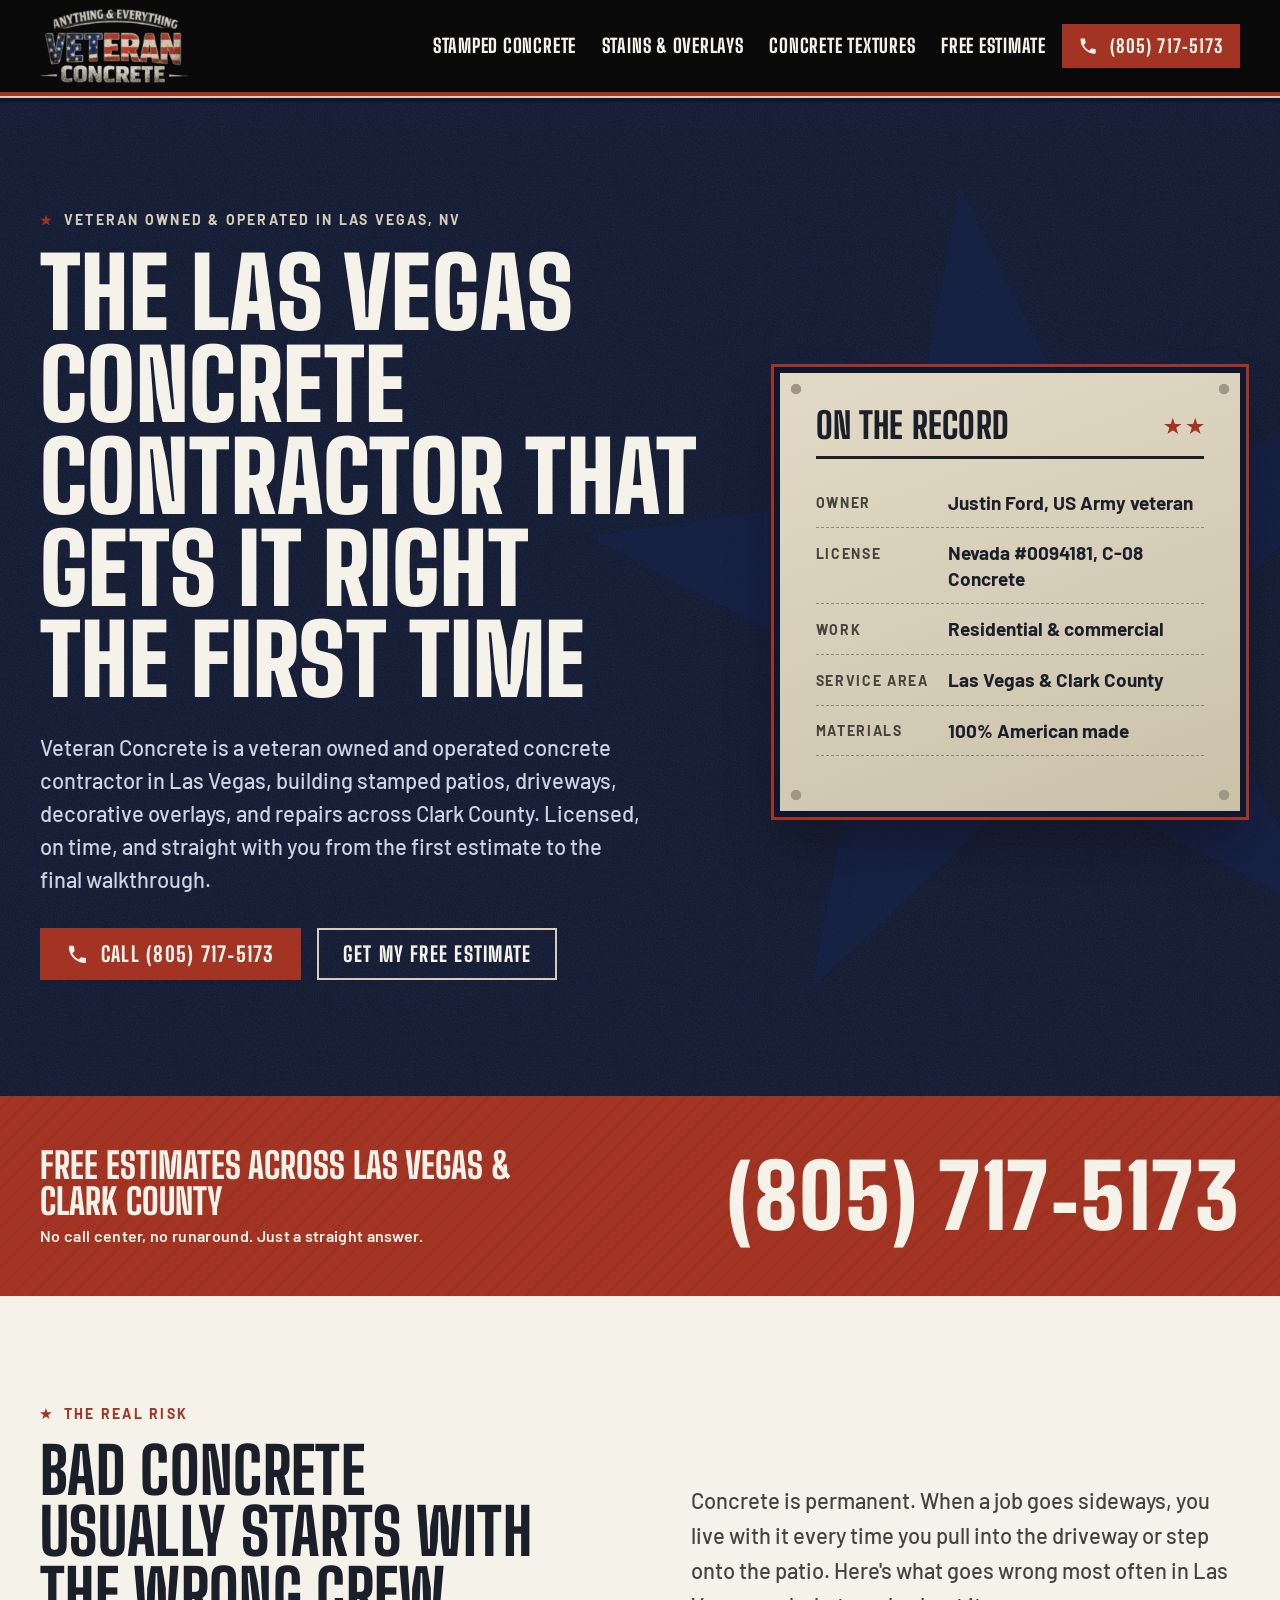
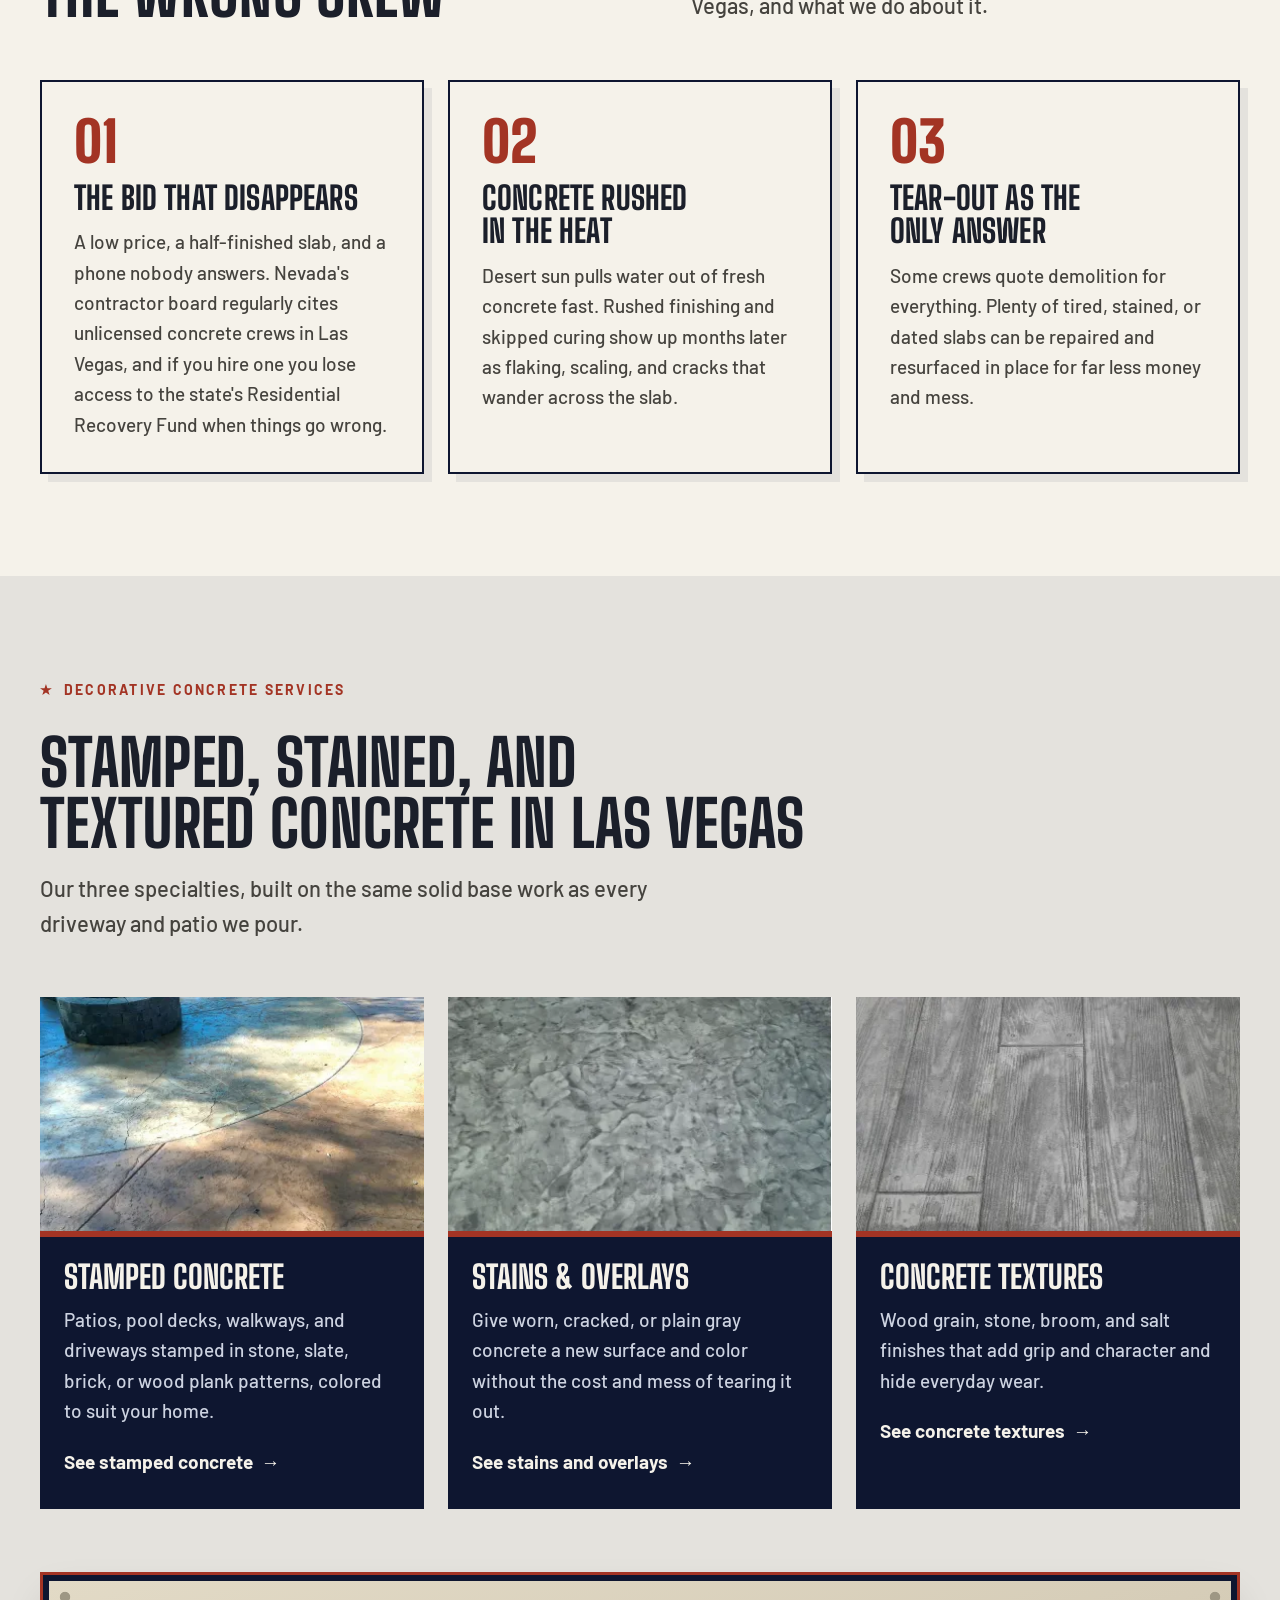
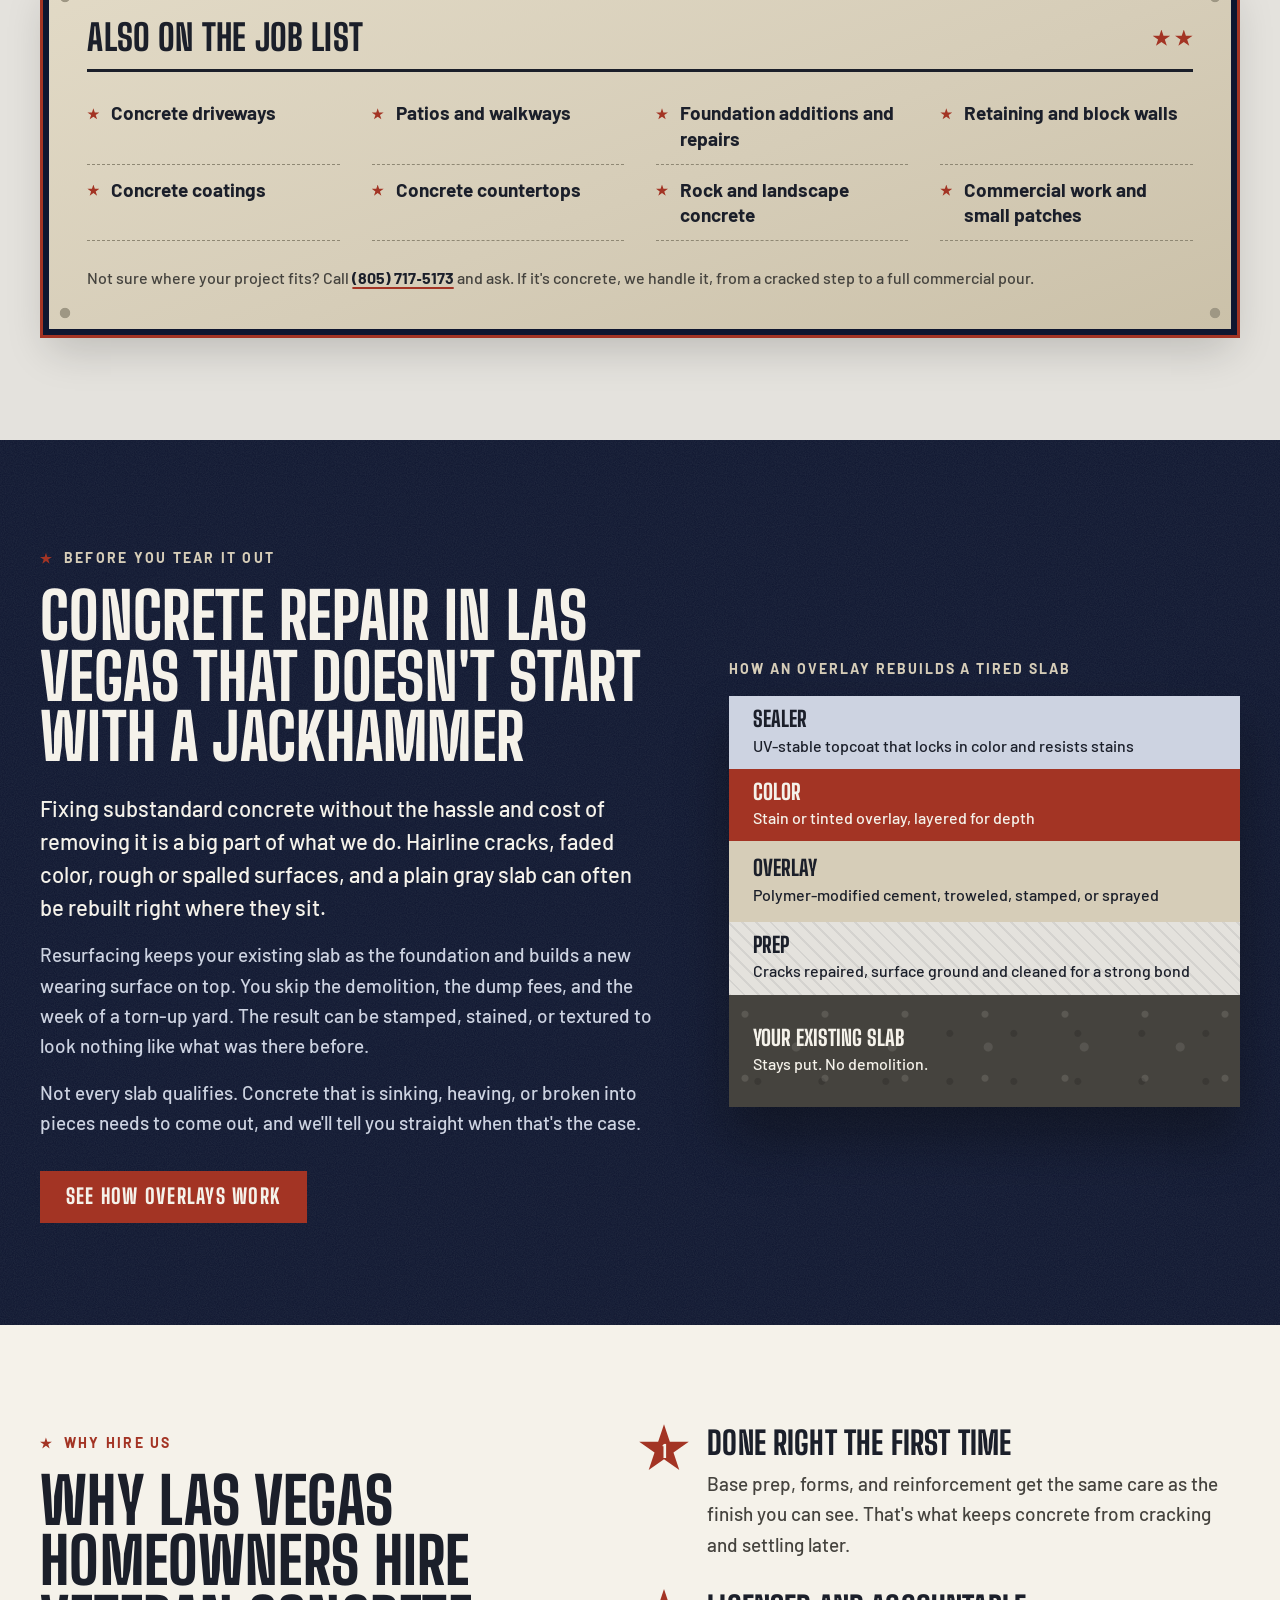
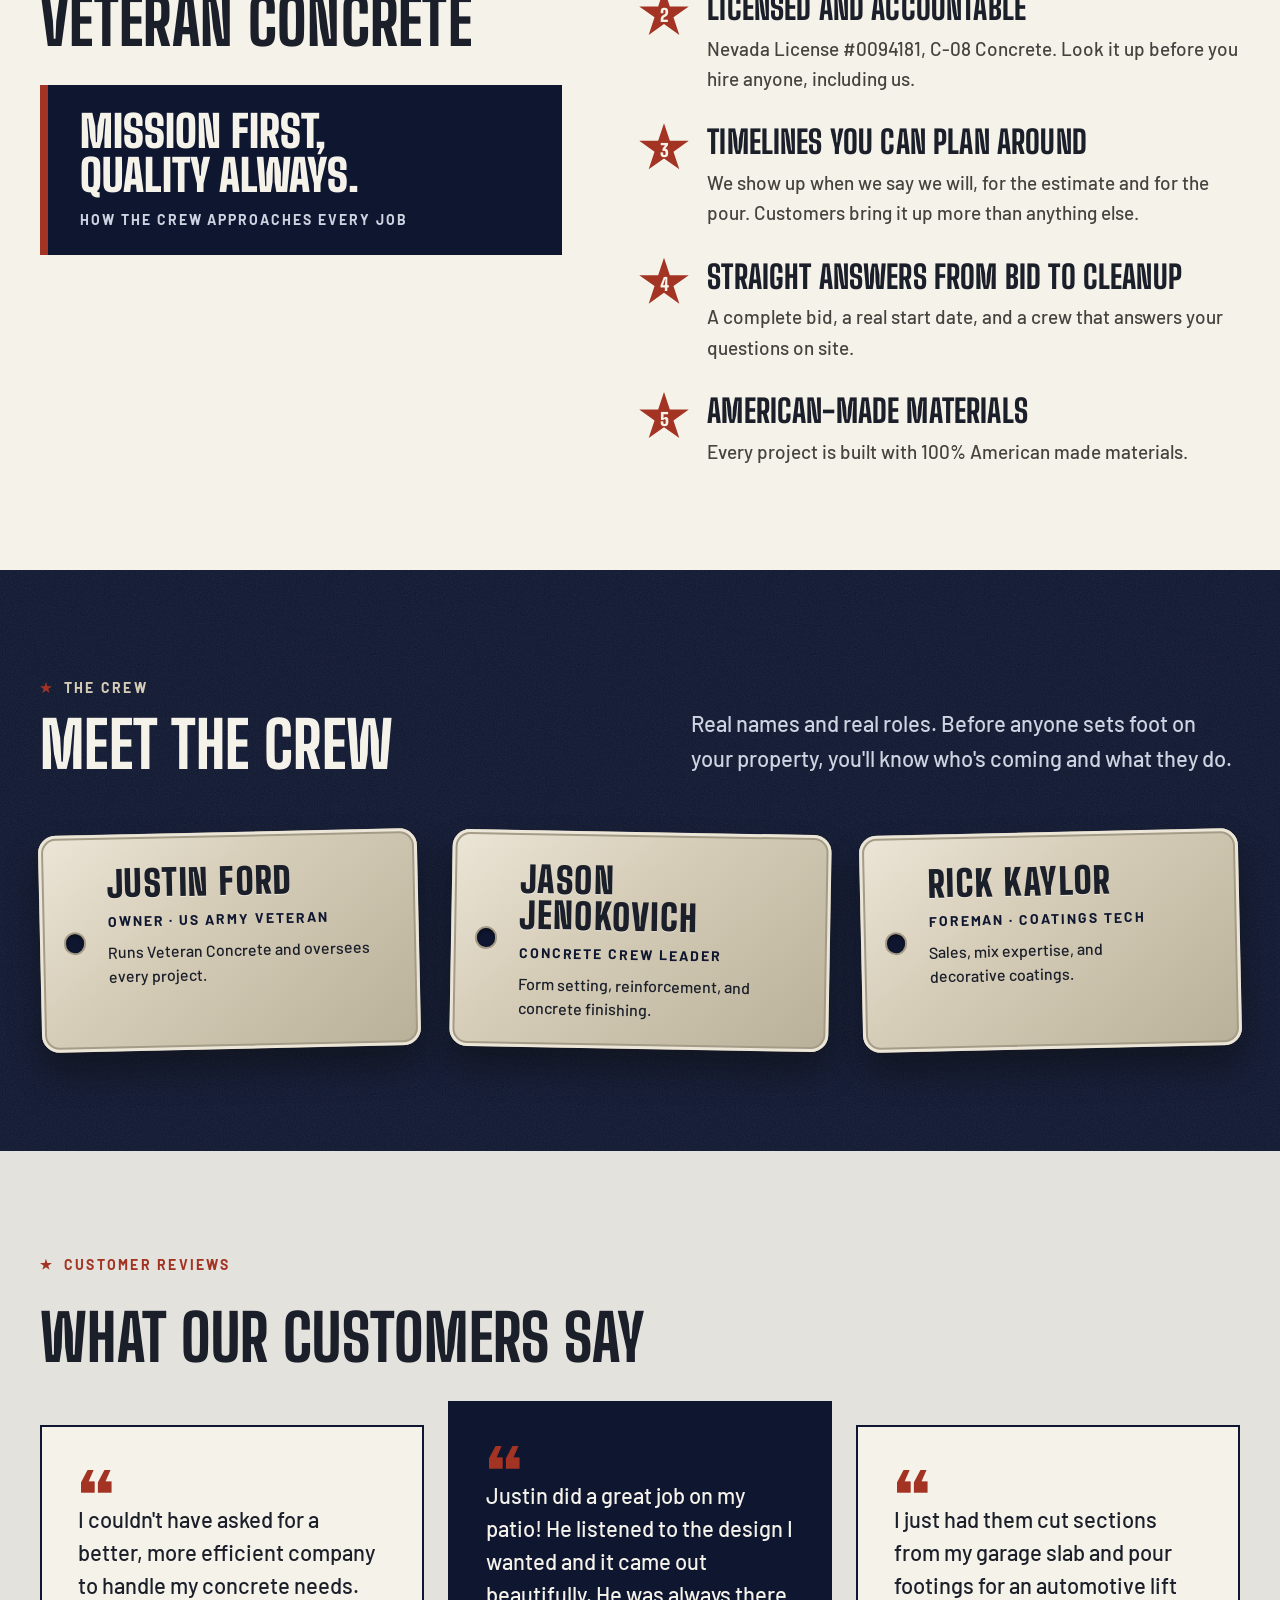
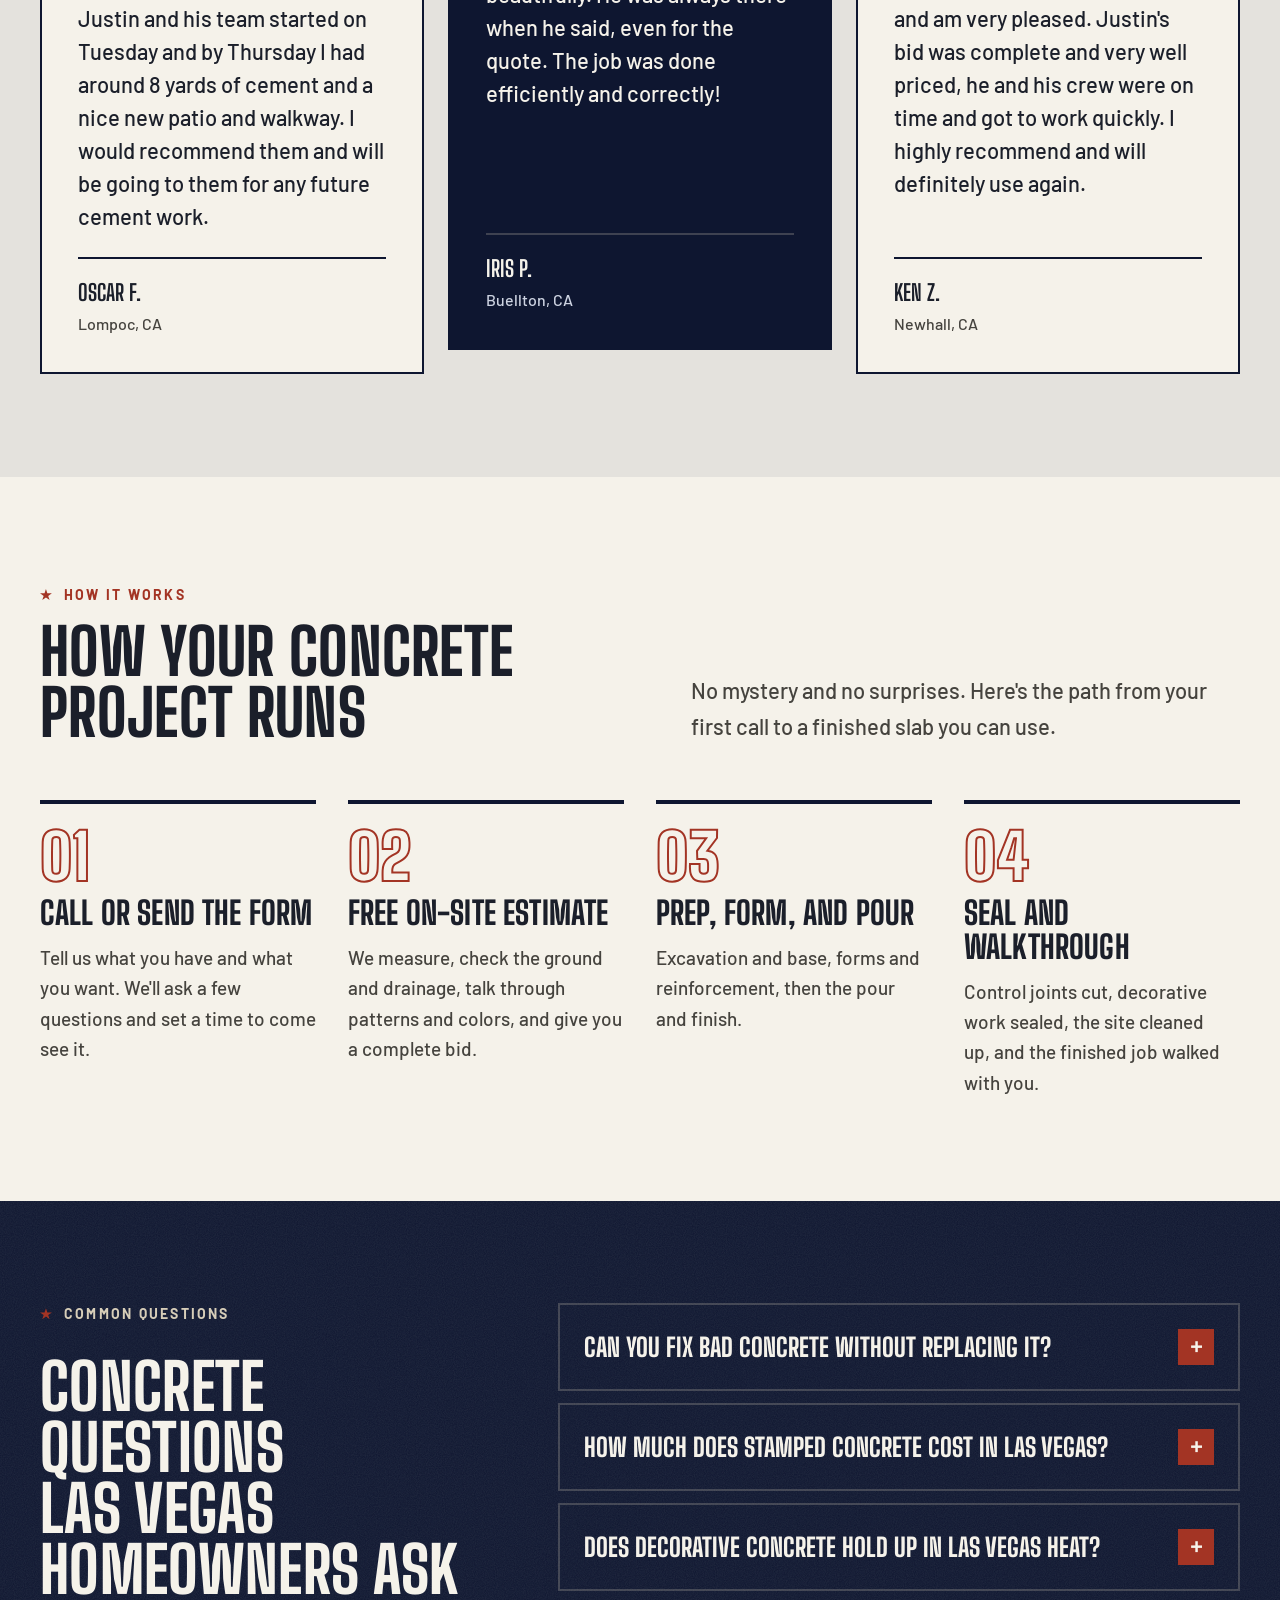
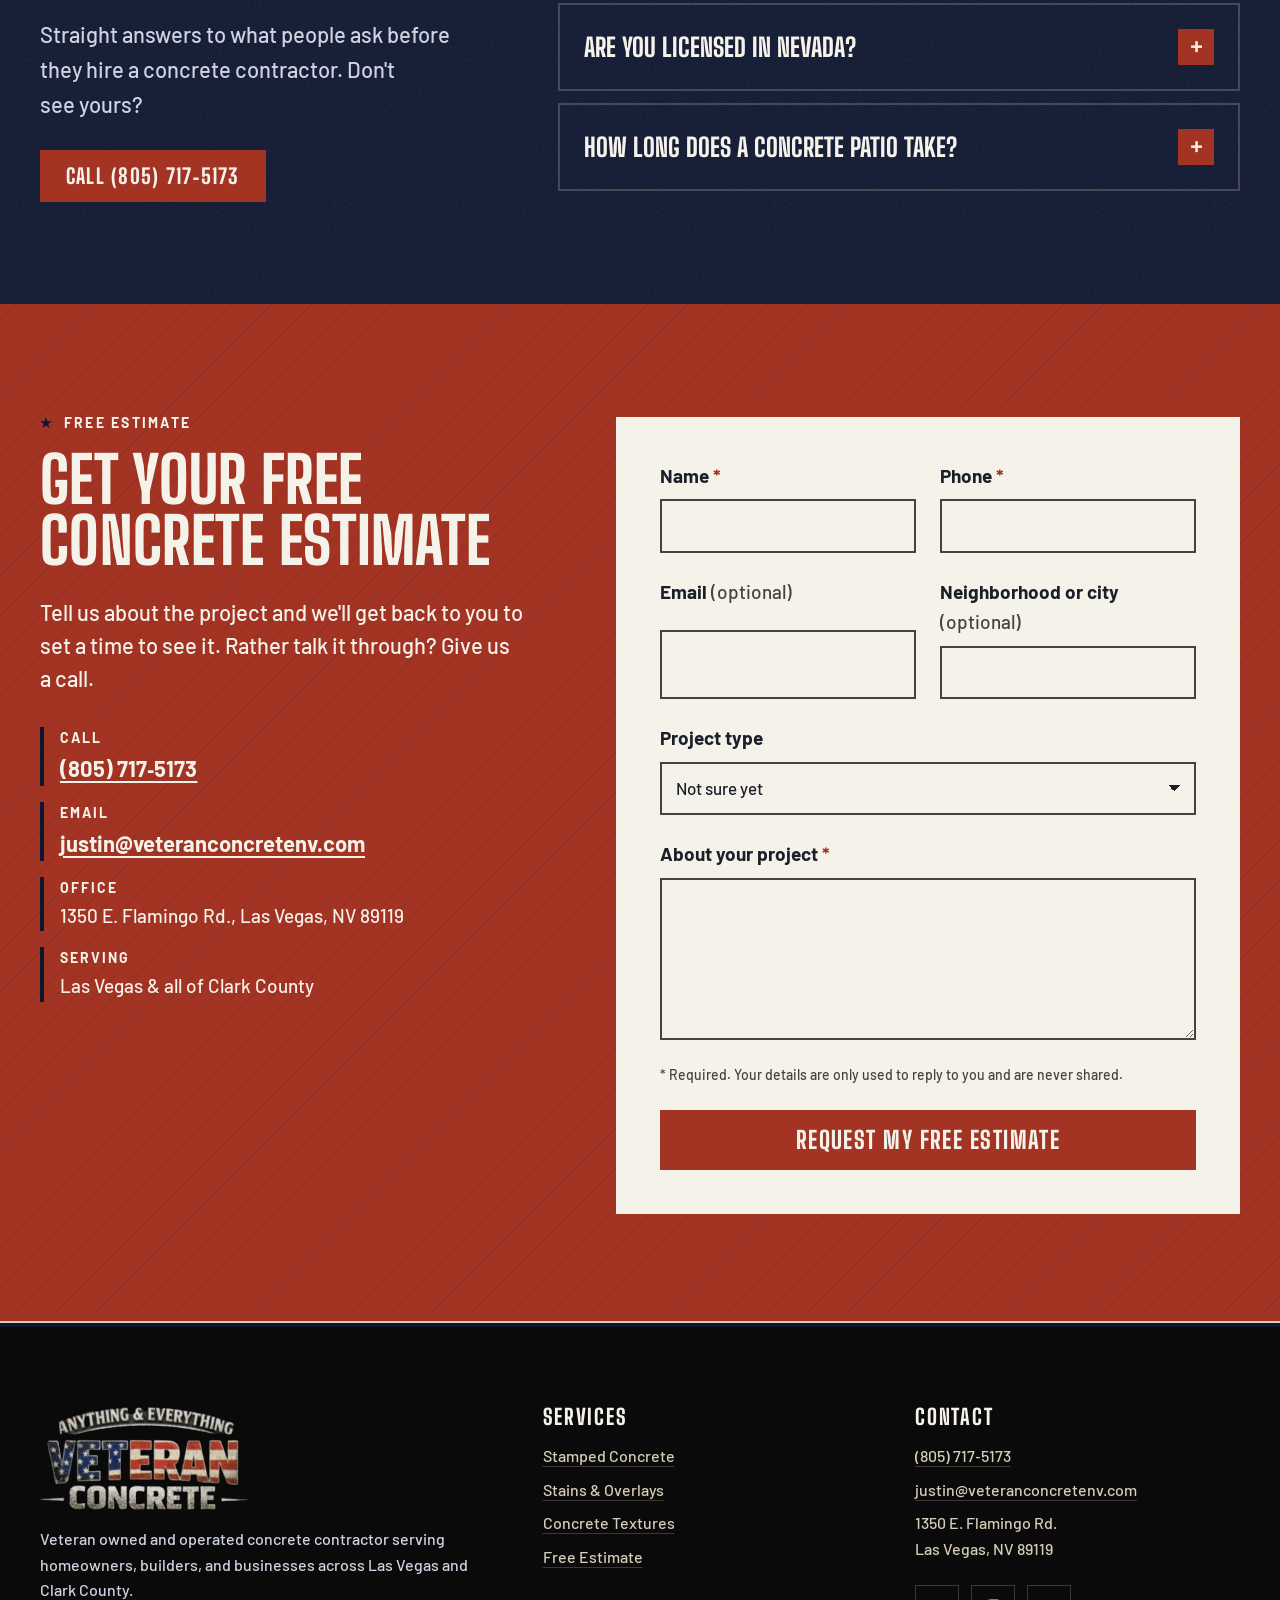
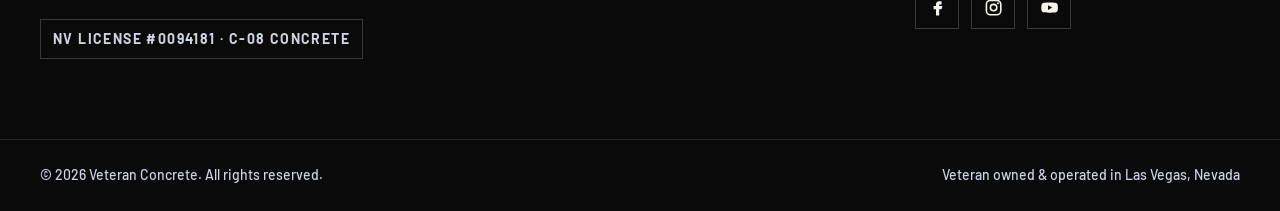
==== commit ab78b94d: "Tone down owner-on-every-job copy; simplify to veteran owned and operated Co-Authored-By: Claude Opu" ====
--- a/index.html
+++ b/index.html
@@ -204,11 +204,9 @@
         <div class="hero__inner wrap">
           <div class="hero__copy">
             <p class="eyebrow">Veteran owned &amp; operated in Las Vegas, NV</p>
-            <h1 id="hero-title">Las Vegas concrete contractor with the owner on every&nbsp;job</h1>
+            <h1 id="hero-title">The Las Vegas concrete contractor that gets it right the first&nbsp;time</h1>
             <p class="lead">
-              Veteran Concrete is a licensed concrete contractor in Las Vegas building stamped patios, driveways, decorative overlays, and
-              repairs across Clark County. Owner Justin Ford, a US Army veteran, quotes your job himself and stays on it through the final
-              finish.
+              Veteran Concrete is a veteran owned and operated concrete contractor in Las Vegas, building stamped patios, driveways, decorative overlays, and repairs across Clark County. Licensed, on time, and straight with you from the first estimate to the final walkthrough.
             </p>
             <div class="btn-row">
               <a class="btn btn--red" href="tel:+18057175173">
@@ -234,8 +232,8 @@
                 <dd>Nevada #0094181, C-08 Concrete</dd>
               </div>
               <div>
-                <dt>Crew</dt>
-                <dd>Veteran led, with veteran employees</dd>
+                <dt>Work</dt>
+                <dd>Residential &amp; commercial</dd>
               </div>
               <div>
                 <dt>Service area</dt>
@@ -255,7 +253,7 @@
         <div class="phone-band__inner wrap">
           <p class="phone-band__label">
             Free estimates across Las Vegas &amp; Clark County
-            <span>You talk to Justin directly. No call center, no runaround.</span>
+            <span>No call center, no runaround. Just a straight answer.</span>
           </p>
           <a class="phone-band__number" href="tel:+18057175173">(805)&nbsp;717&#8209;5173</a>
         </div>
@@ -449,7 +447,7 @@
         <div class="wrap why">
           <div class="why__head">
             <p class="eyebrow">Why hire us</p>
-            <h2 id="why-title">Why Las Vegas homeowners hire a veteran-owned concrete crew</h2>
+            <h2 id="why-title">Why Las Vegas homeowners hire Veteran Concrete</h2>
             <blockquote class="motto">
               <p>Mission first, quality always.</p>
               <footer>How the crew approaches every job</footer>
@@ -458,10 +456,9 @@
 
           <ol class="star-list">
             <li data-reveal>
-              <h3>The owner is on your job</h3>
+              <h3>Done right the first time</h3>
               <p>
-                Justin Ford quotes your project, and he's there when it's formed, poured, and finished. Being on every job is how he keeps
-                the quality where it should be.
+                Base prep, forms, and reinforcement get the same care as the finish you can see. That's what keeps concrete from cracking and settling later.
               </p>
             </li>
             <li data-reveal>
@@ -476,11 +473,11 @@
             </li>
             <li data-reveal>
               <h3>Straight answers from bid to cleanup</h3>
-              <p>A complete bid, a real start date, and a crew leader you can talk to on site every day of the job.</p>
+              <p>A complete bid, a real start date, and a crew that answers your questions on site.</p>
             </li>
             <li data-reveal>
               <h3>American-made materials</h3>
-              <p>Veteran owned and operated, with veteran employees, and 100% American made materials on every project.</p>
+              <p>Every project is built with 100% American made materials.</p>
             </li>
           </ol>
         </div>
@@ -492,7 +489,7 @@
           <div class="section-head section-head--split">
             <div>
               <p class="eyebrow">The crew</p>
-              <h2 id="crew-title">Meet the veterans and pros on your job</h2>
+              <h2 id="crew-title">Meet the crew</h2>
             </div>
             <p>Real names and real roles. Before anyone sets foot on your property, you'll know who's coming and what they do.</p>
           </div>
@@ -501,11 +498,11 @@
             <li class="tag" data-reveal>
               <p class="tag__name">Justin Ford</p>
               <p class="tag__role">Owner &middot; US Army Veteran</p>
-              <p class="tag__line">On every job, from the first estimate to the final finish.</p>
+              <p class="tag__line">Runs Veteran Concrete and oversees every project.</p>
             </li>
             <li class="tag" data-reveal>
               <p class="tag__name">Jason Jenokovich</p>
-              <p class="tag__role">Crew Leader &middot; Veteran</p>
+              <p class="tag__role">Concrete Crew Leader</p>
               <p class="tag__line">Form setting, reinforcement, and concrete finishing.</p>
             </li>
             <li class="tag" data-reveal>
@@ -522,7 +519,7 @@
         <div class="wrap">
           <div class="section-head">
             <p class="eyebrow">Customer reviews</p>
-            <h2 id="reviews-title">What customers say about working with Justin</h2>
+            <h2 id="reviews-title">What our customers say</h2>
           </div>
 
           <ul class="reviews">
@@ -587,7 +584,7 @@
             </li>
             <li class="step" data-reveal>
               <h3>Prep, form, and pour</h3>
-              <p>Excavation and base, forms and reinforcement, then the pour and finish with the owner on site.</p>
+              <p>Excavation and base, forms and reinforcement, then the pour and finish.</p>
             </li>
             <li class="step" data-reveal>
               <h3>Seal and walkthrough</h3>
@@ -669,8 +666,7 @@
             <p class="eyebrow">Free estimate</p>
             <h2 id="estimate-title">Get your free concrete estimate</h2>
             <p class="lead">
-              Tell us about the project and Justin will get back to you to set a time to see it. Rather talk it through? Call and you'll
-              reach him directly.
+              Tell us about the project and we'll get back to you to set a time to see it. Rather talk it through? Give us a call.
             </p>
             <ul class="contact-list">
               <li>
@@ -723,7 +719,7 @@
                     required
                     pattern="[0-9()+.\s\-]{10,}"
                     aria-describedby="est-phone-error"
-                    data-required="Please enter a phone number so Justin can call you back."
+                    data-required="Please enter a phone number so we can call you back."
                     data-invalid="Please enter a full phone number, including area code."
                   />
                   <span class="form-field__error" id="est-phone-error" aria-live="polite"></span>
@@ -778,15 +774,15 @@
                 <span class="form-field__error" id="est-message-error" aria-live="polite"></span>
               </div>
 
-              <p class="form__note"><span aria-hidden="true">*</span> Required. Your details go to Justin only and are never shared.</p>
+              <p class="form__note"><span aria-hidden="true">*</span> Required. Your details are only used to reply to you and are never shared.</p>
               <button type="submit" class="btn btn--red form__submit">Request My Free Estimate</button>
               <div class="form-status" role="alert"></div>
             </form>
 
             <div class="form-thankyou" id="estimate-thankyou" role="status" tabindex="-1" hidden>
-              <h3>Thanks. Your request is on its way to Justin.</h3>
+              <h3>Thanks. Your request is on its way.</h3>
               <p>
-                He'll reach out to set up a time to see your project. If it's time-sensitive, call
+                We'll reach out to set up a time to see your project. If it's time-sensitive, call
                 <a href="tel:+18057175173">(805)&nbsp;717&#8209;5173</a>.
               </p>
             </div>
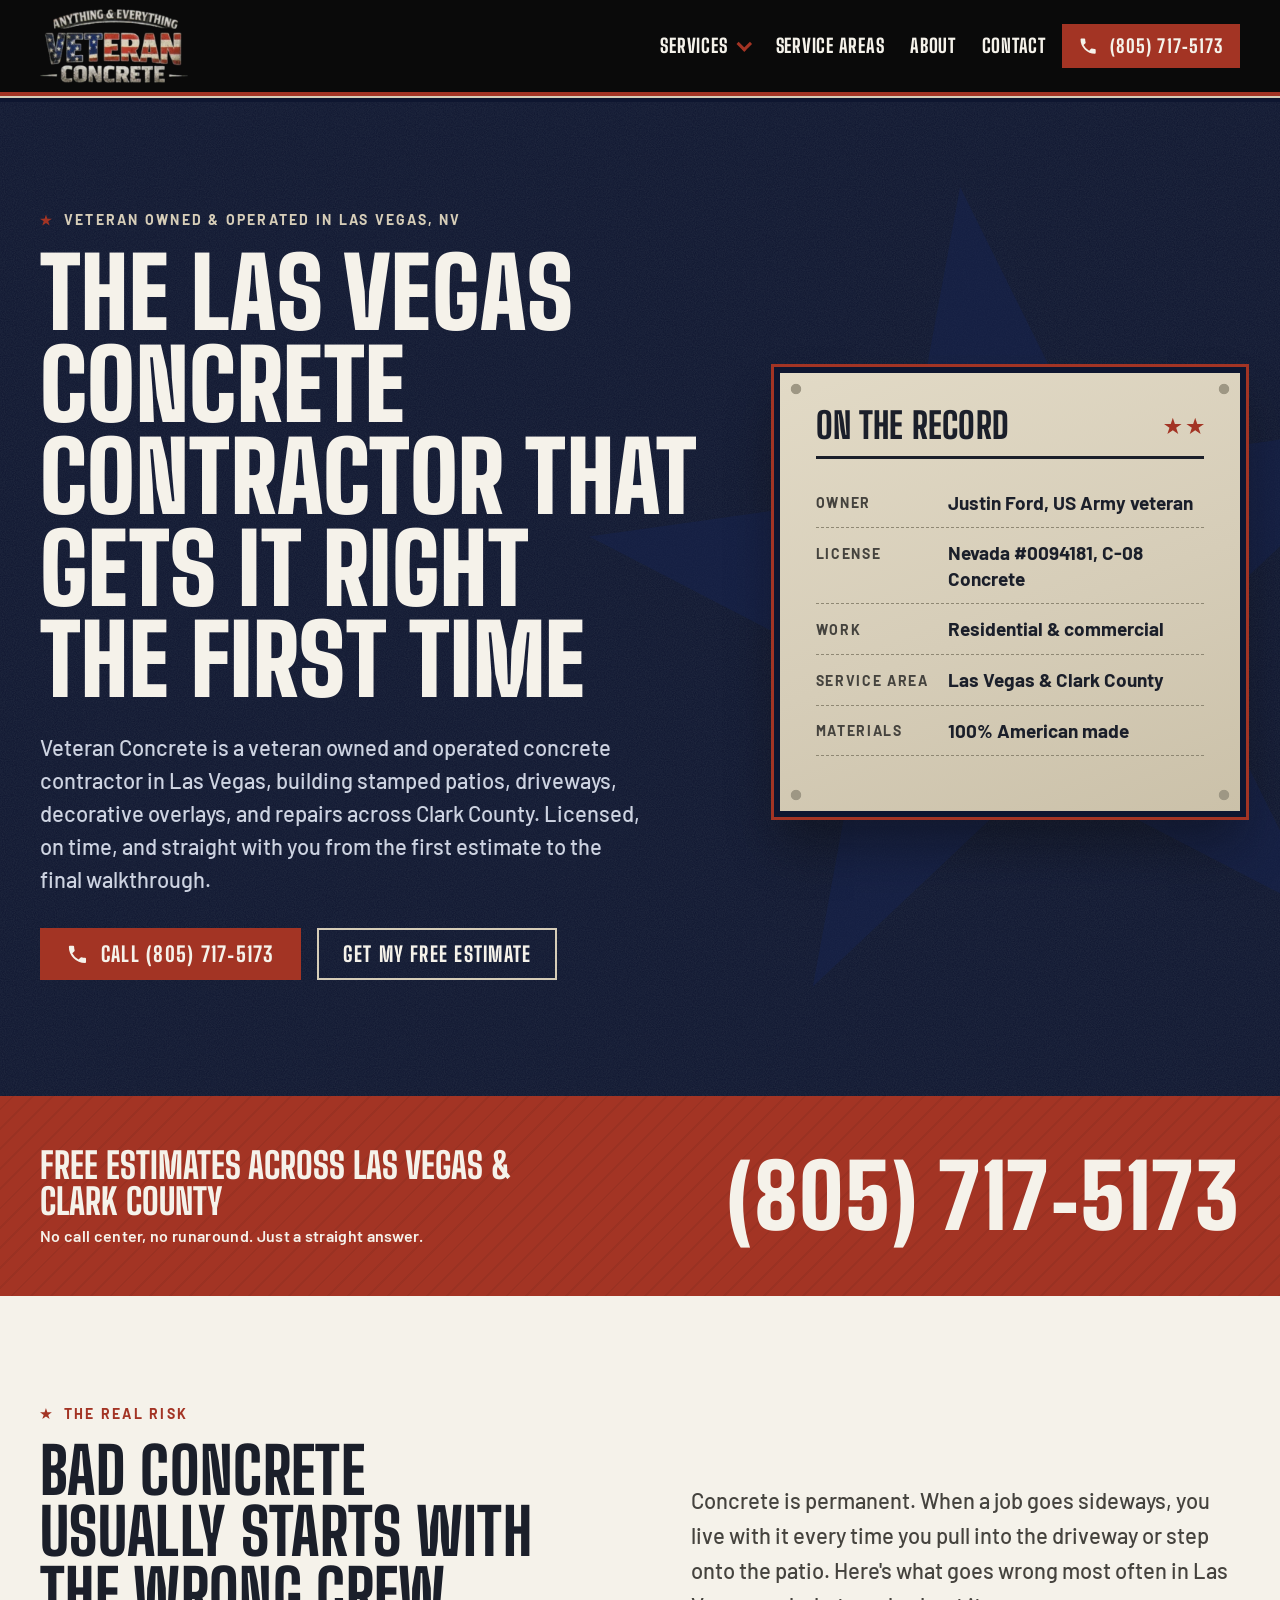
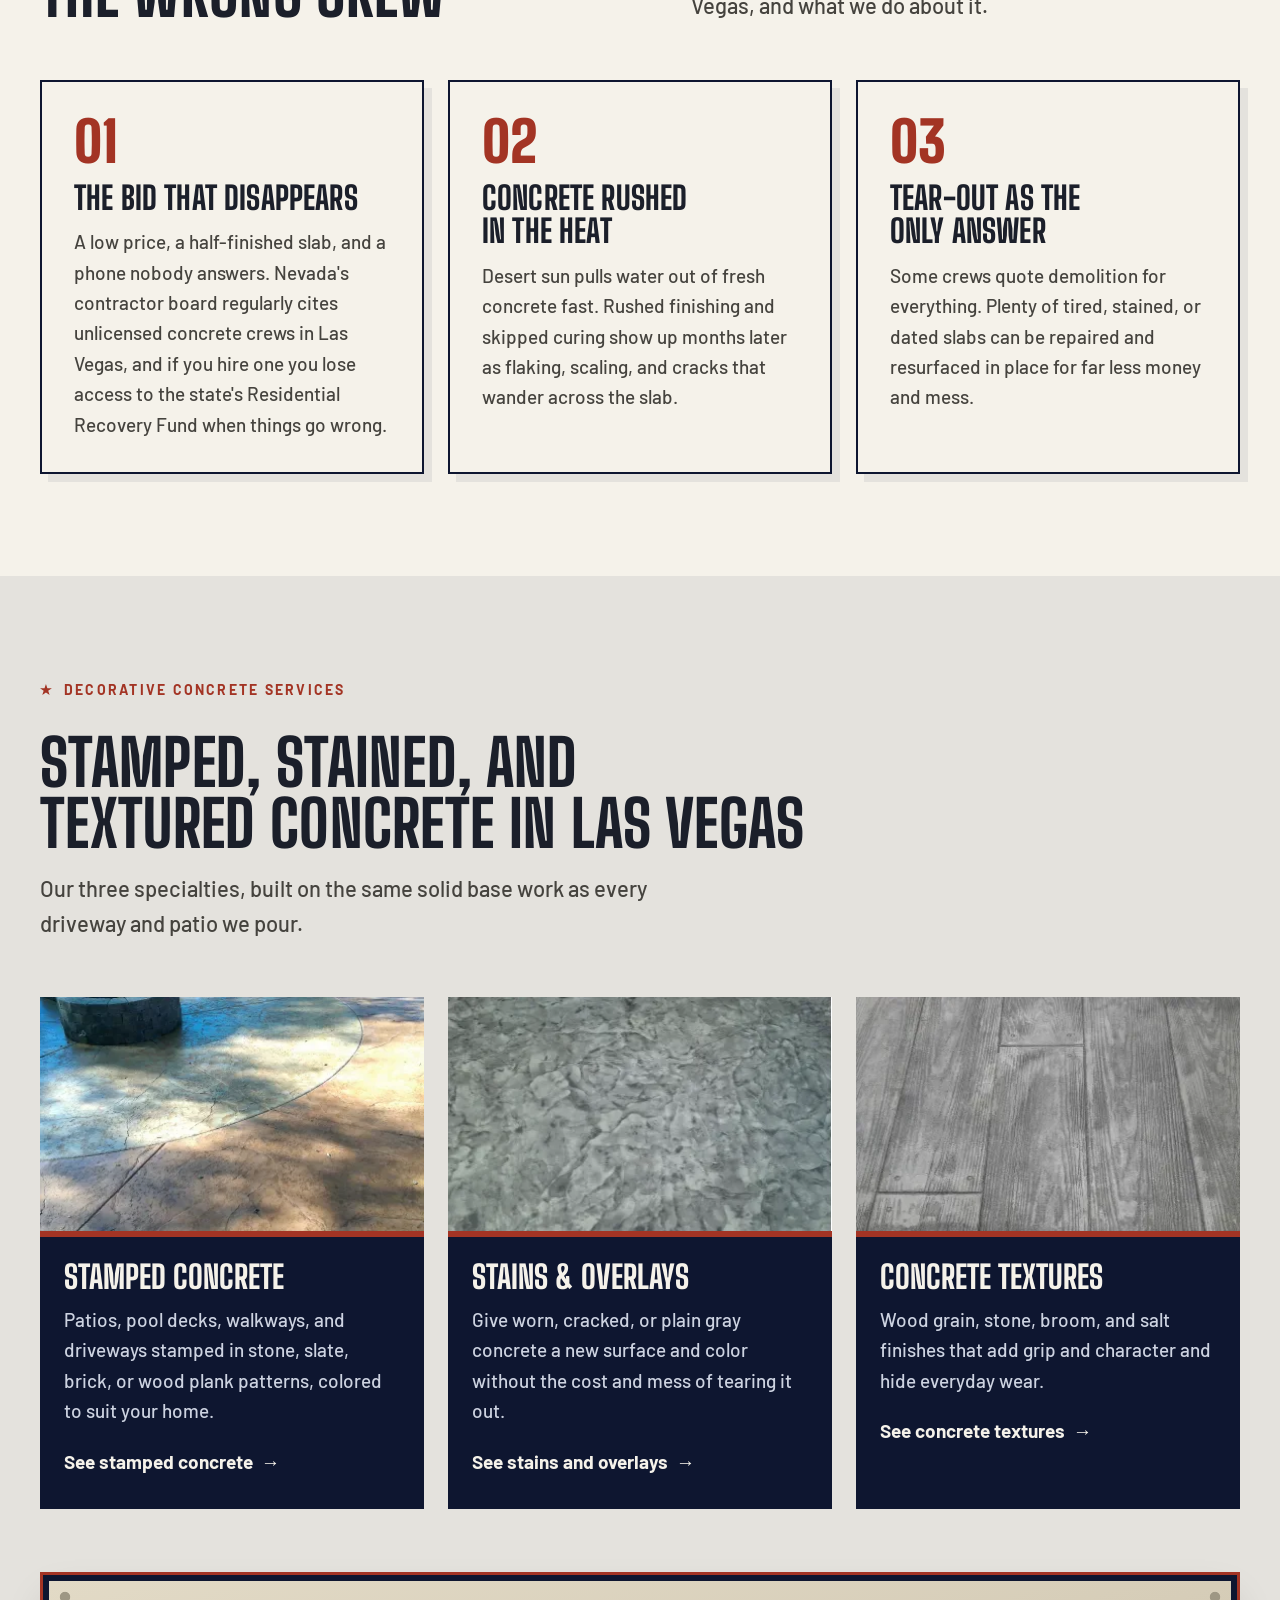
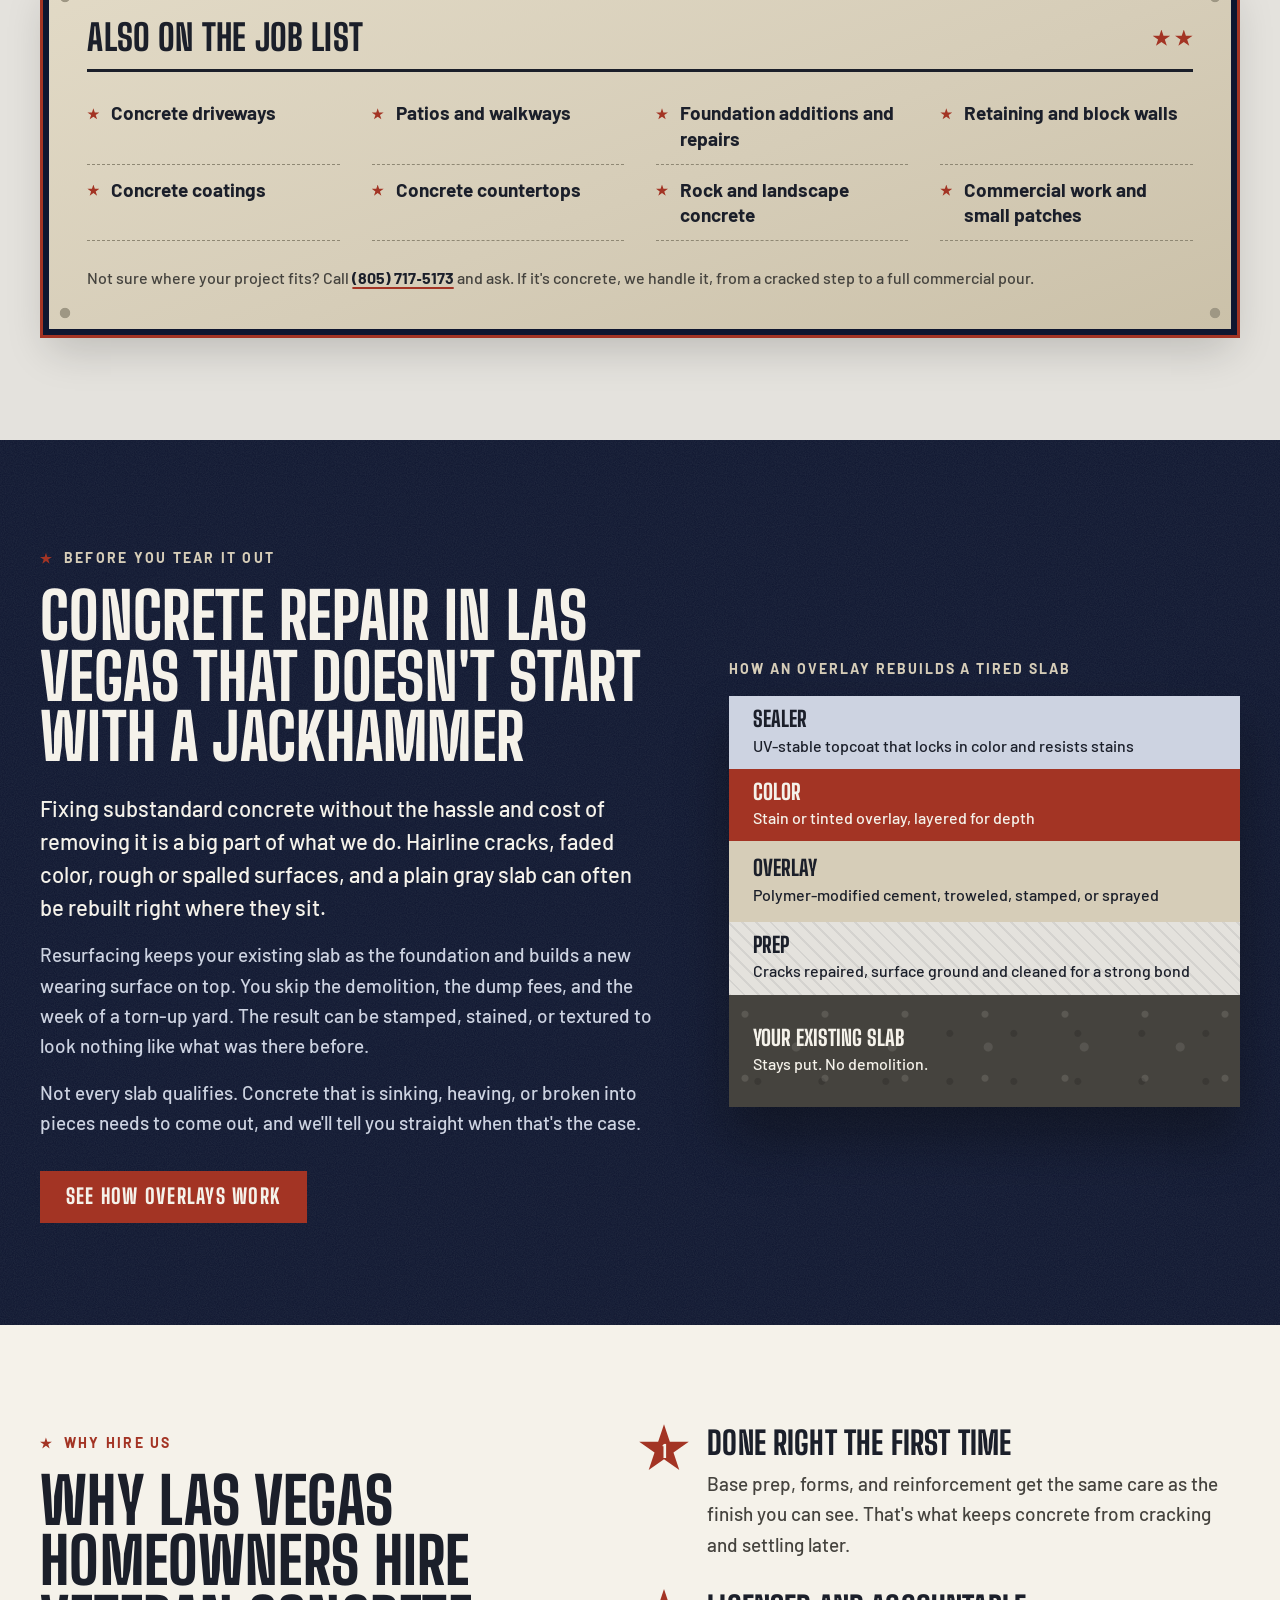
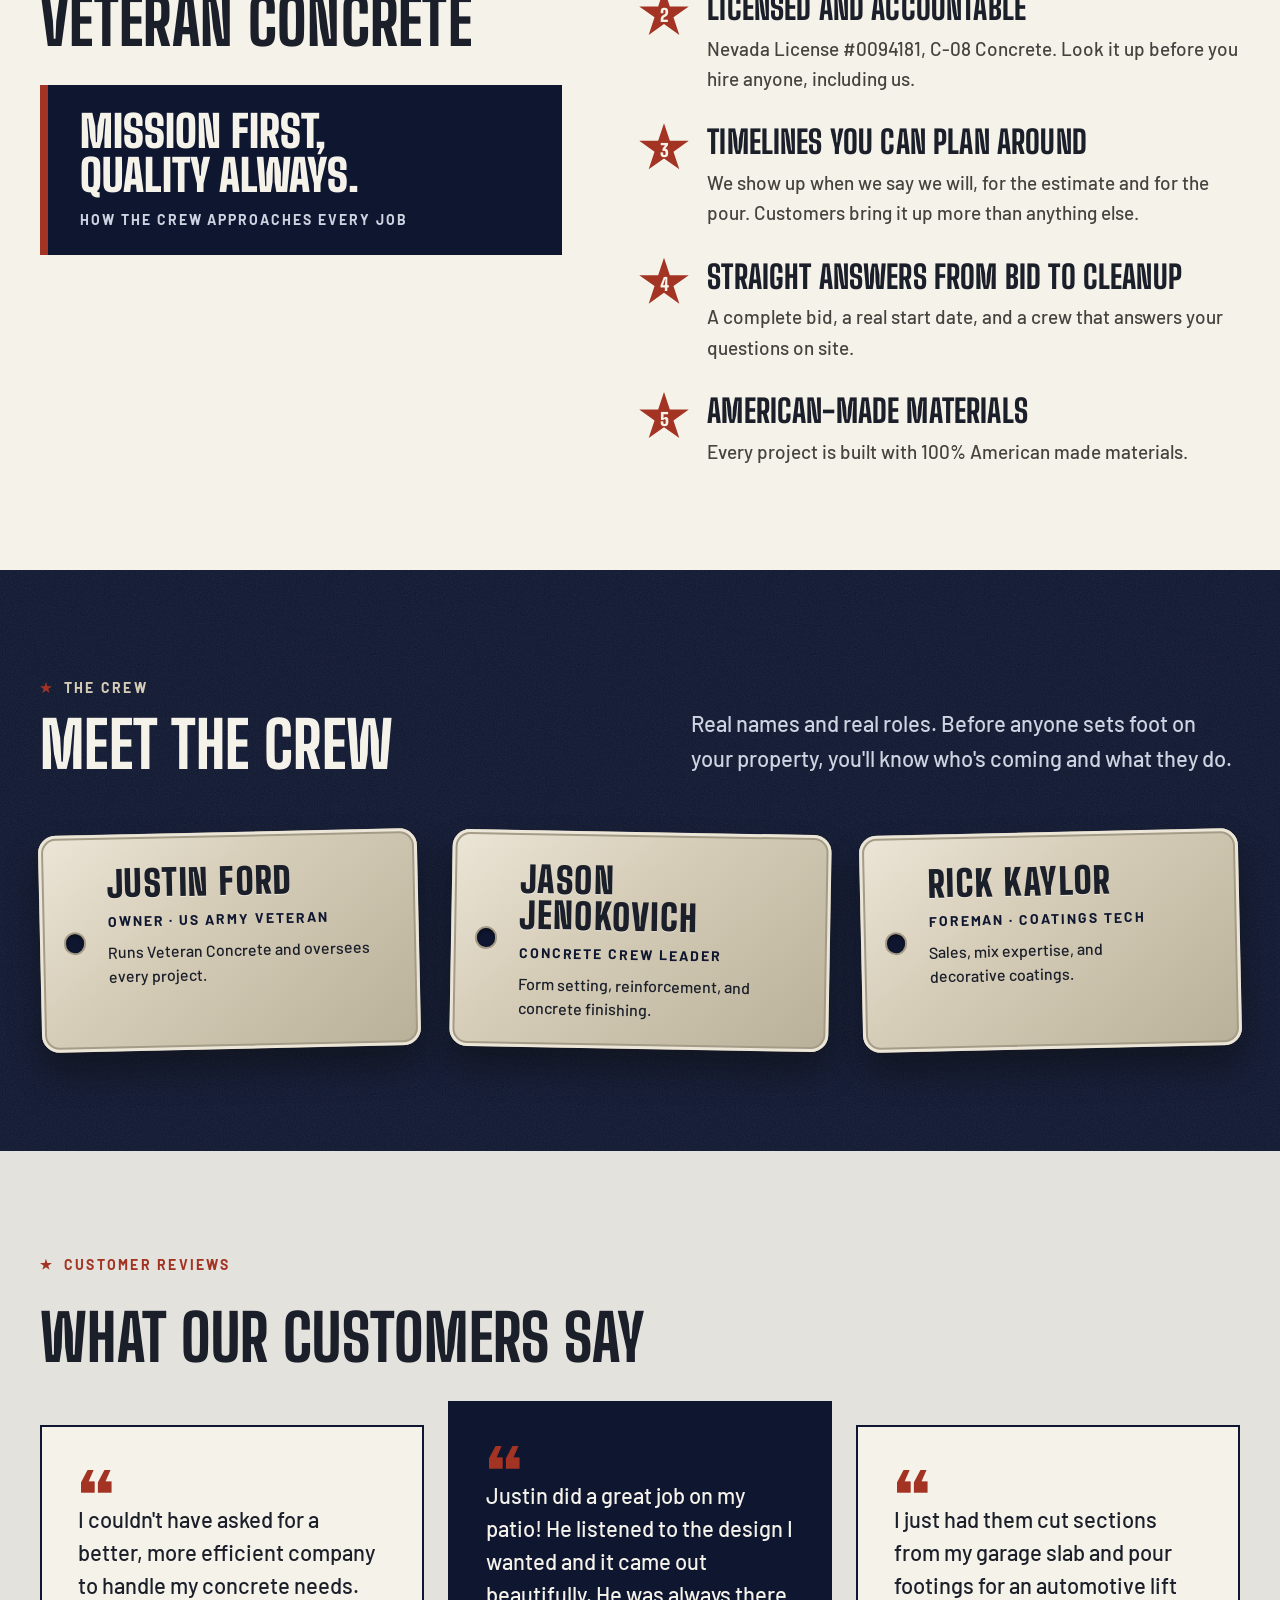
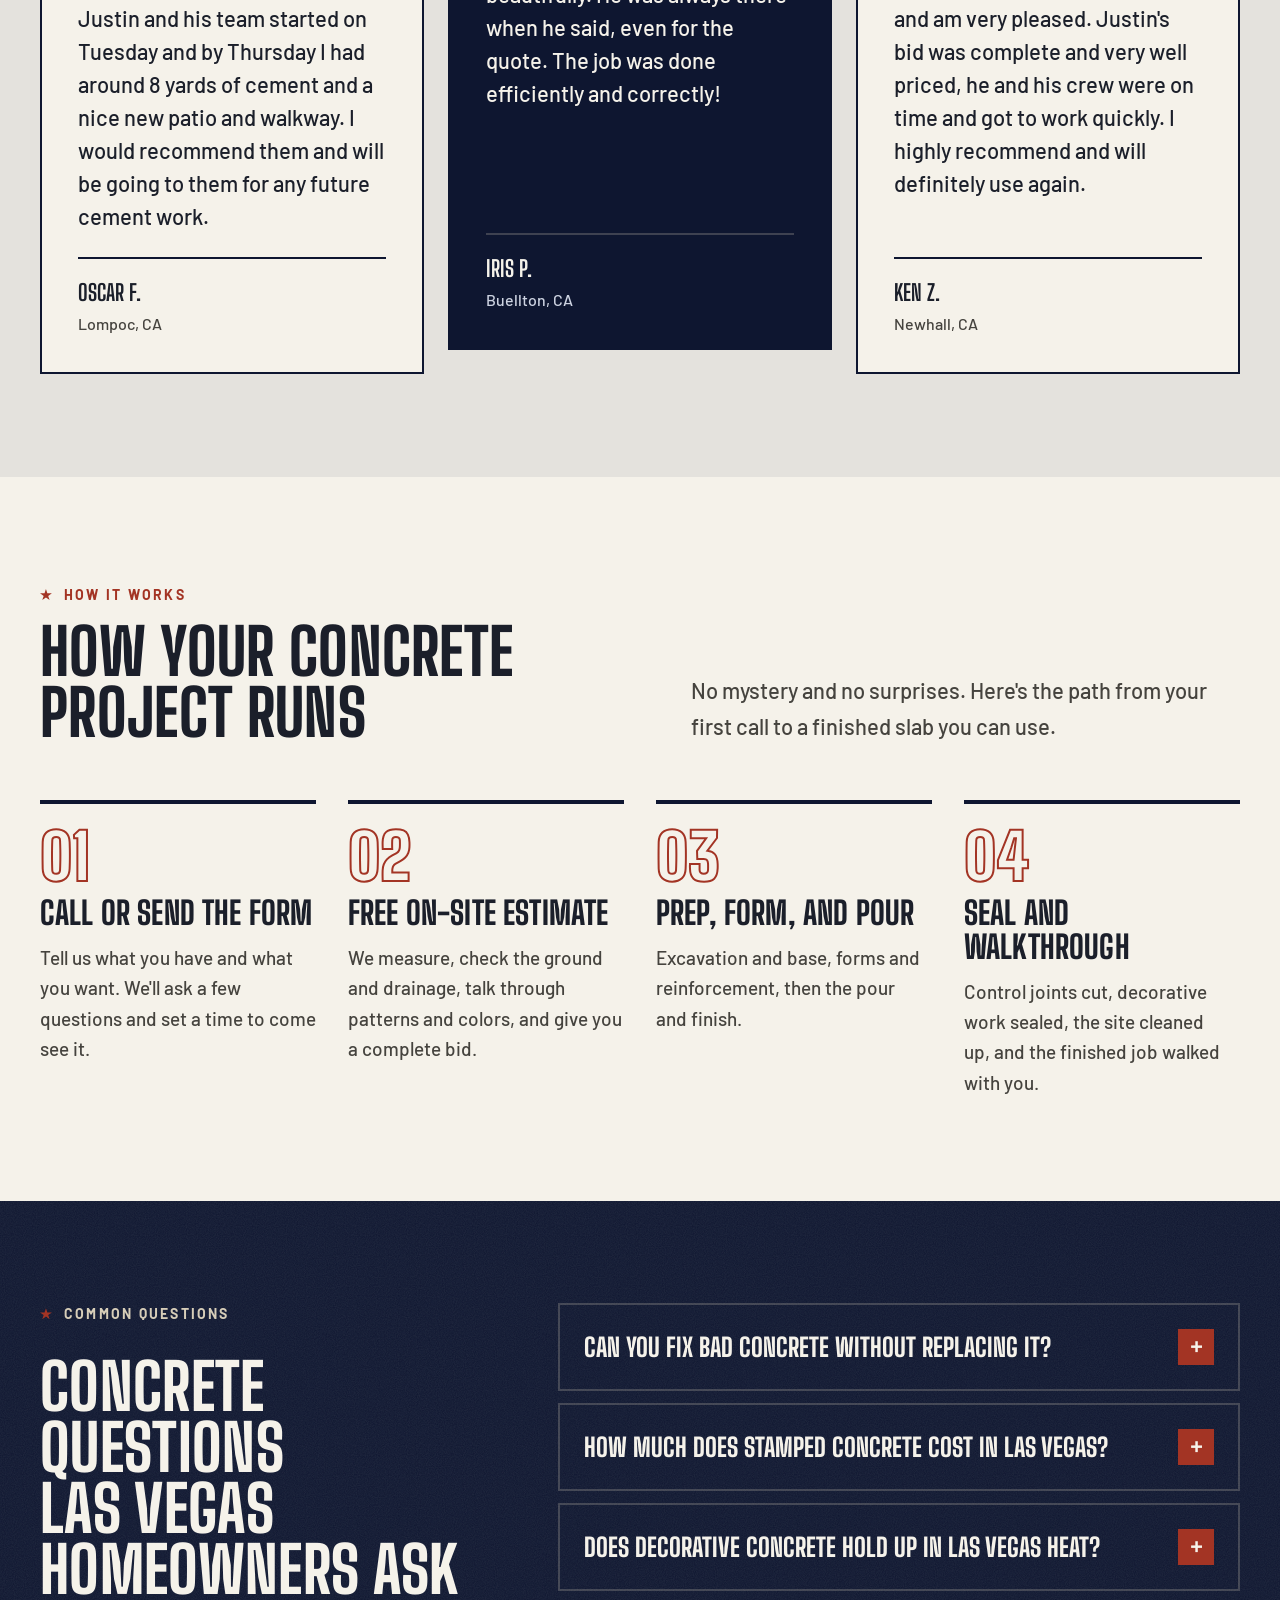
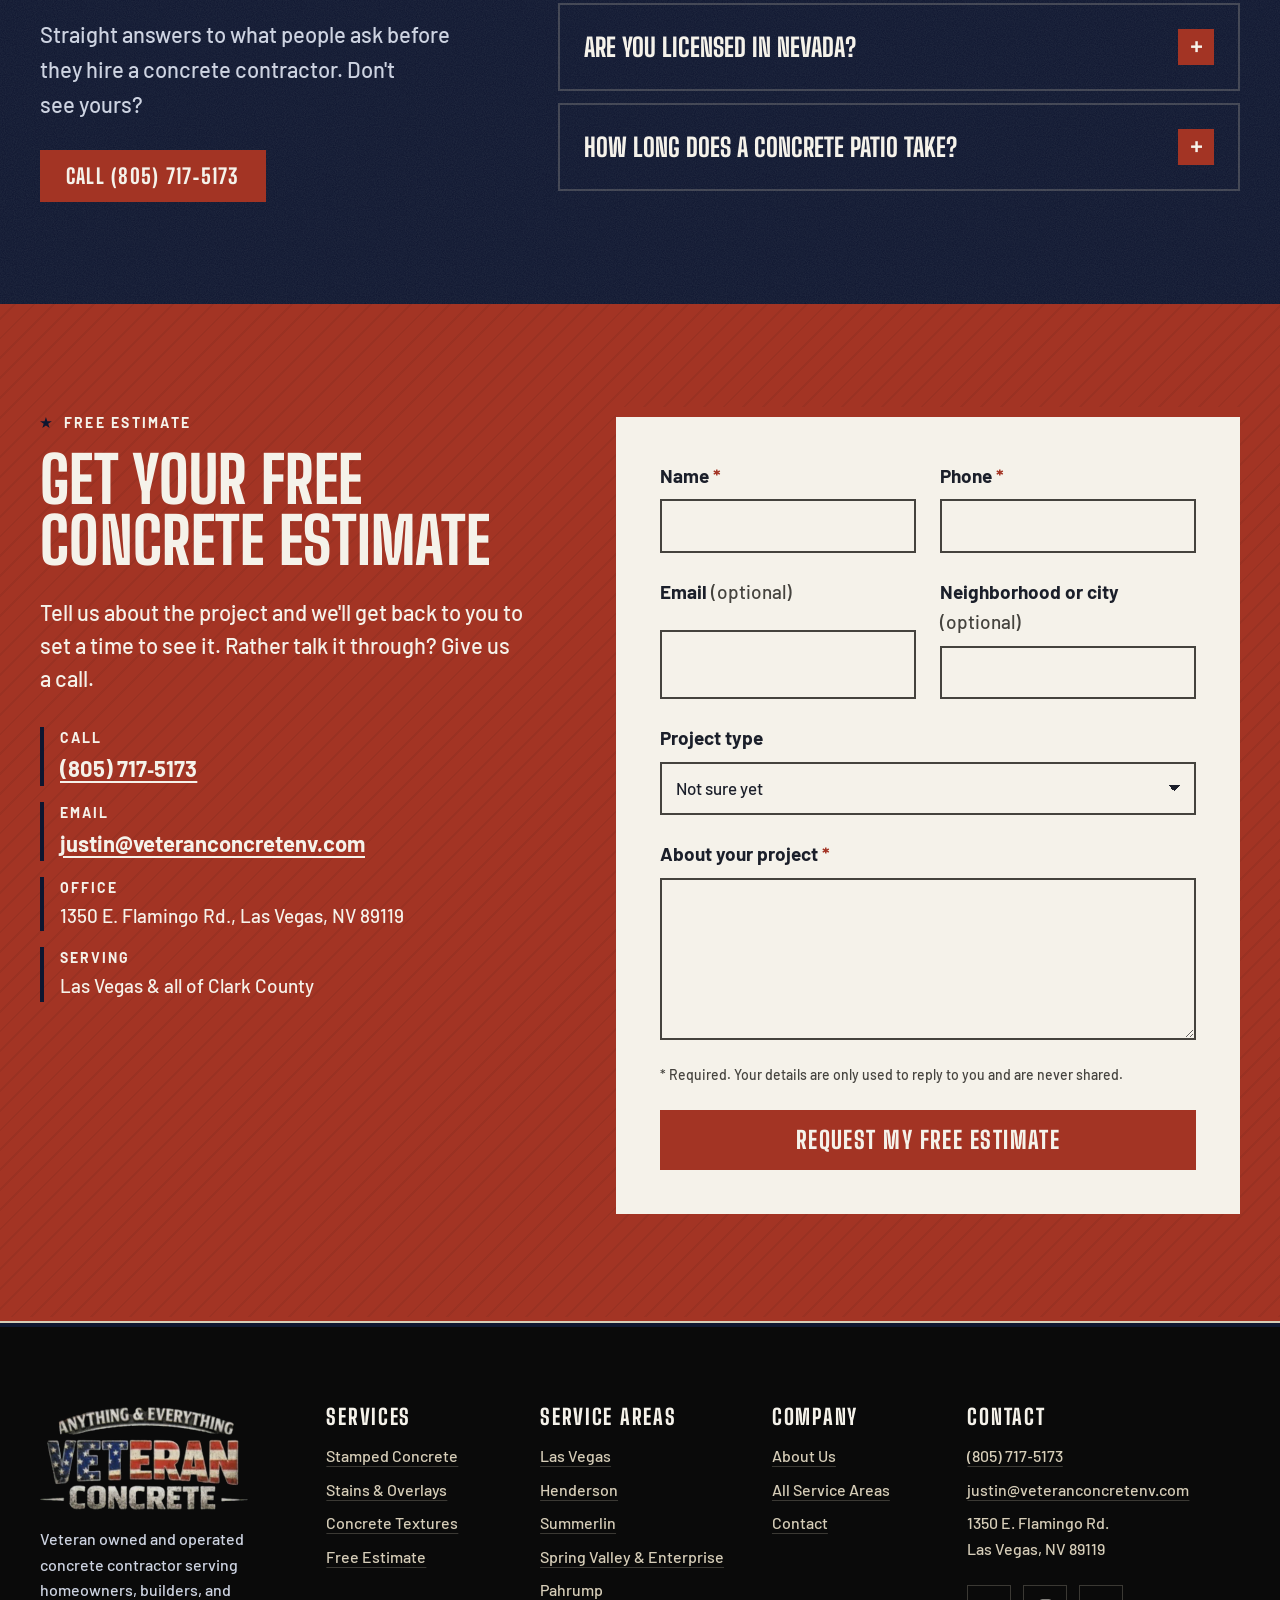
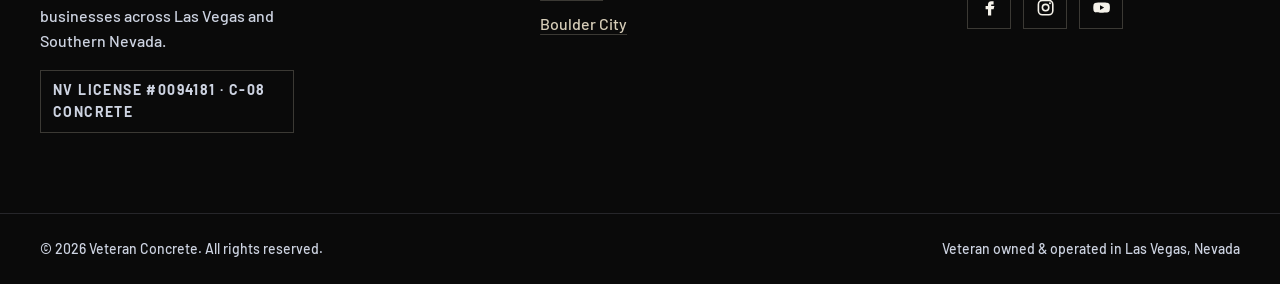
==== commit a3f8cfaa: "Add Contact, About, and Service Area pages; Services dropdown in header - New pages: /contact/ (esti" ====
--- a/index.html
+++ b/index.html
@@ -176,10 +176,19 @@
         </a>
         <nav id="primary-nav" class="primary-nav" aria-label="Primary">
           <ul>
-            <li><a href="/services/stamped-concrete/">Stamped Concrete</a></li>
-            <li><a href="/services/stains-overlays/">Stains &amp; Overlays</a></li>
-            <li><a href="/services/concrete-textures/">Concrete Textures</a></li>
-            <li><a href="/#estimate">Free Estimate</a></li>
+            <li class="nav-sub">
+              <button type="button" class="nav-sub__toggle" aria-expanded="false" aria-controls="nav-services">
+                Services<span class="nav-sub__caret" aria-hidden="true"></span>
+              </button>
+              <ul id="nav-services" class="nav-sub__menu">
+                <li><a href="/services/stamped-concrete/">Stamped Concrete</a></li>
+                <li><a href="/services/stains-overlays/">Stains &amp; Overlays</a></li>
+                <li><a href="/services/concrete-textures/">Concrete Textures</a></li>
+              </ul>
+            </li>
+            <li><a href="/locations/">Service Areas</a></li>
+            <li><a href="/about/">About</a></li>
+            <li><a href="/contact/">Contact</a></li>
           </ul>
         </nav>
         <div class="header-actions">
@@ -796,7 +805,7 @@
       <div class="site-footer__grid wrap">
         <div class="site-footer__brand">
           <img src="/images/veteran-concrete-logo.webp" width="400" height="199" loading="lazy" alt="Veteran Concrete" />
-          <p>Veteran owned and operated concrete contractor serving homeowners, builders, and businesses across Las Vegas and Clark County.</p>
+          <p>Veteran owned and operated concrete contractor serving homeowners, builders, and businesses across Las Vegas and Southern Nevada.</p>
           <p class="license-plate">NV License #0094181 &middot; C-08 Concrete</p>
         </div>
         <div>
@@ -805,7 +814,26 @@
             <li><a href="/services/stamped-concrete/">Stamped Concrete</a></li>
             <li><a href="/services/stains-overlays/">Stains &amp; Overlays</a></li>
             <li><a href="/services/concrete-textures/">Concrete Textures</a></li>
-            <li><a href="/#estimate">Free Estimate</a></li>
+            <li><a href="/contact/">Free Estimate</a></li>
+          </ul>
+        </div>
+        <div>
+          <h2>Service Areas</h2>
+          <ul>
+            <li><a href="/locations/las-vegas/">Las Vegas</a></li>
+            <li><a href="/locations/henderson/">Henderson</a></li>
+            <li><a href="/locations/summerlin/">Summerlin</a></li>
+            <li><a href="/locations/spring-valley-enterprise/">Spring Valley &amp; Enterprise</a></li>
+            <li><a href="/locations/pahrump/">Pahrump</a></li>
+            <li><a href="/locations/boulder-city/">Boulder City</a></li>
+          </ul>
+        </div>
+        <div>
+          <h2>Company</h2>
+          <ul>
+            <li><a href="/about/">About Us</a></li>
+            <li><a href="/locations/">All Service Areas</a></li>
+            <li><a href="/contact/">Contact</a></li>
           </ul>
         </div>
         <div>
--- a/css/base.css
+++ b/css/base.css
@@ -553,6 +553,53 @@
   }
 }
 
+/* ---------- Services dropdown (mobile: inline disclosure) ---------- */
+.nav-sub__toggle {
+  display: flex;
+  align-items: center;
+  justify-content: space-between;
+  gap: var(--space-3);
+  width: 100%;
+  padding: var(--space-4) 0;
+  border: 0;
+  border-bottom: 1px solid #26262a;
+  background: none;
+  color: inherit;
+  font-family: var(--font-display);
+  font-size: 1.6rem;
+  font-weight: 800;
+  letter-spacing: 0.04em;
+  text-align: left;
+  text-transform: uppercase;
+  cursor: pointer;
+}
+
+.nav-sub__caret {
+  width: 0.55em;
+  height: 0.55em;
+  border-right: 3px solid var(--red);
+  border-bottom: 3px solid var(--red);
+  transform: translateY(-25%) rotate(45deg);
+  transition: transform 0.2s var(--ease);
+}
+
+.nav-sub__toggle[aria-expanded="true"] .nav-sub__caret {
+  transform: translateY(15%) rotate(-135deg);
+}
+
+.primary-nav .nav-sub__menu {
+  display: none;
+  padding: 0 0 0 var(--space-5);
+}
+
+.nav-sub__toggle[aria-expanded="true"] + .nav-sub__menu {
+  display: grid;
+}
+
+.primary-nav .nav-sub__menu a {
+  font-size: 1.35rem;
+}
+
 @media (width >= 64rem) {
   .site-header__inner {
     min-height: 5.75rem;
@@ -587,6 +634,7 @@
     padding: var(--space-2) 0;
     border: 0;
     font-size: 1.2rem;
+    white-space: nowrap;
   }
 
   .primary-nav a::after {
@@ -614,6 +662,81 @@
 
   .header-actions {
     order: 3;
+  }
+
+  .primary-nav > ul {
+    align-items: center;
+  }
+
+  .nav-sub {
+    position: relative;
+  }
+
+  .nav-sub__toggle {
+    position: relative;
+    width: auto;
+    padding: var(--space-2) 0;
+    border: 0;
+    font-size: 1.2rem;
+    white-space: nowrap;
+  }
+
+  .nav-sub__toggle::after {
+    content: "";
+    position: absolute;
+    right: 0;
+    bottom: 0;
+    left: 0;
+    height: 3px;
+    background: var(--red);
+    transform: scaleX(0);
+    transform-origin: left;
+    transition: transform 0.25s var(--ease);
+  }
+
+  .nav-sub__toggle:hover::after,
+  .nav-sub__toggle.is-current::after,
+  .nav-sub__toggle[aria-expanded="true"]::after {
+    transform: scaleX(1);
+  }
+
+  .primary-nav .nav-sub__menu {
+    position: absolute;
+    top: 100%;
+    left: calc(-1 * var(--space-4));
+    z-index: 10;
+    gap: 0;
+    min-width: 15rem;
+    padding: var(--space-2) 0;
+    border-top: 3px solid var(--red);
+    background: var(--black);
+    box-shadow: 0 1.5rem 2rem rgb(10 10 10 / 45%);
+  }
+
+  .nav-sub__toggle[aria-expanded="true"] + .nav-sub__menu {
+    display: grid;
+  }
+
+  .primary-nav .nav-sub__menu a {
+    padding: var(--space-3) var(--space-4);
+    font-size: 1.15rem;
+  }
+
+  .primary-nav .nav-sub__menu a::after {
+    display: none;
+  }
+
+  .primary-nav .nav-sub__menu a:hover,
+  .primary-nav .nav-sub__menu a[aria-current="page"] {
+    background: var(--ink);
+    box-shadow: inset 4px 0 0 var(--red);
+  }
+}
+
+/* Mouse users get the dropdown on hover too; the button still toggles it for touch and keyboard. */
+@media (width >= 64rem) and (hover: hover) {
+  .nav-sub:hover .nav-sub__menu {
+    display: grid;
   }
 }
 
@@ -890,6 +1013,7 @@
   font-style: normal;
   display: grid;
   gap: var(--space-2);
+  overflow-wrap: anywhere;
 }
 
 .license-plate {
@@ -947,9 +1071,24 @@
   margin-top: 0;
 }
 
-@media (width >= 48rem) {
+@media (width >= 40rem) {
   .site-footer__grid {
-    grid-template-columns: 1.4fr 1fr 1fr;
+    grid-template-columns: repeat(2, 1fr);
+  }
+
+  .site-footer__brand {
+    grid-column: 1 / -1;
+  }
+}
+
+@media (width >= 64rem) {
+  .site-footer__grid {
+    grid-template-columns: 1.4fr 1fr 1.1fr 0.9fr 1.5fr;
+    gap: var(--space-6);
+  }
+
+  .site-footer__brand {
+    grid-column: auto;
   }
 }
 
